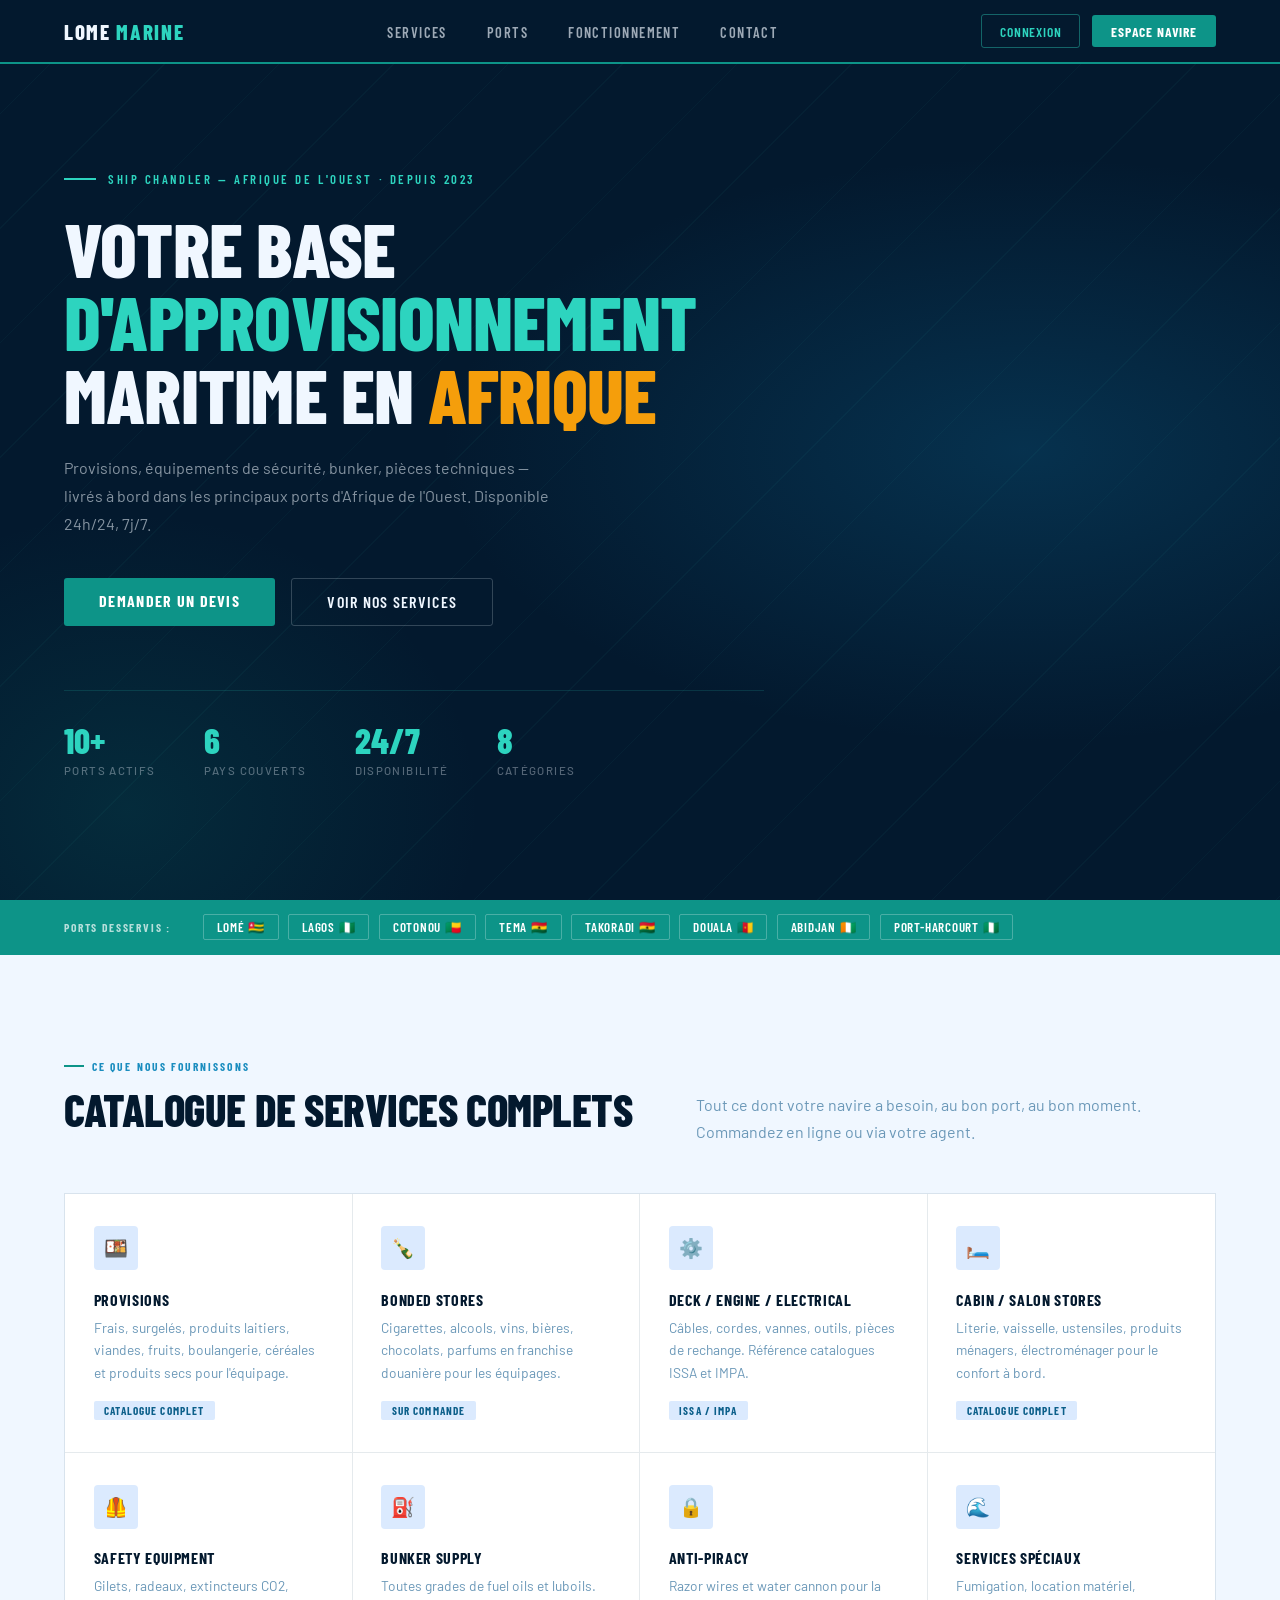
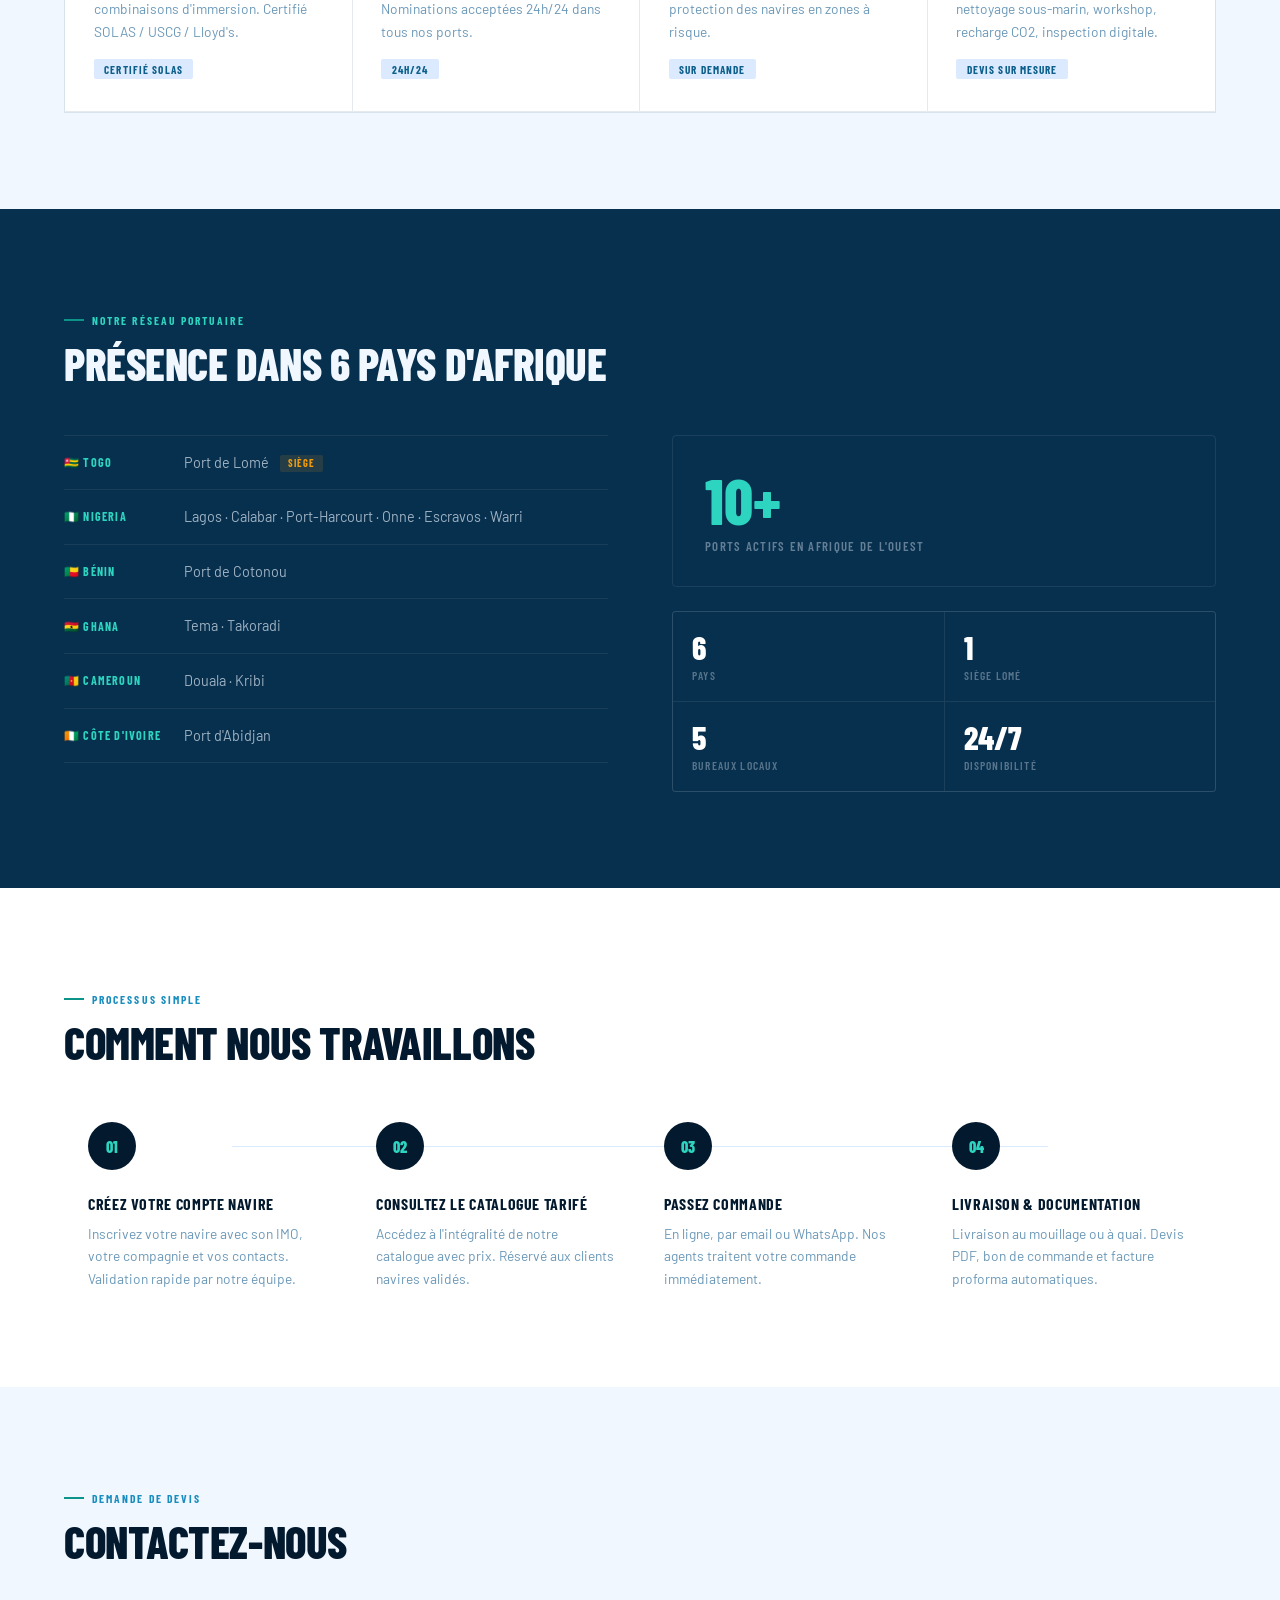
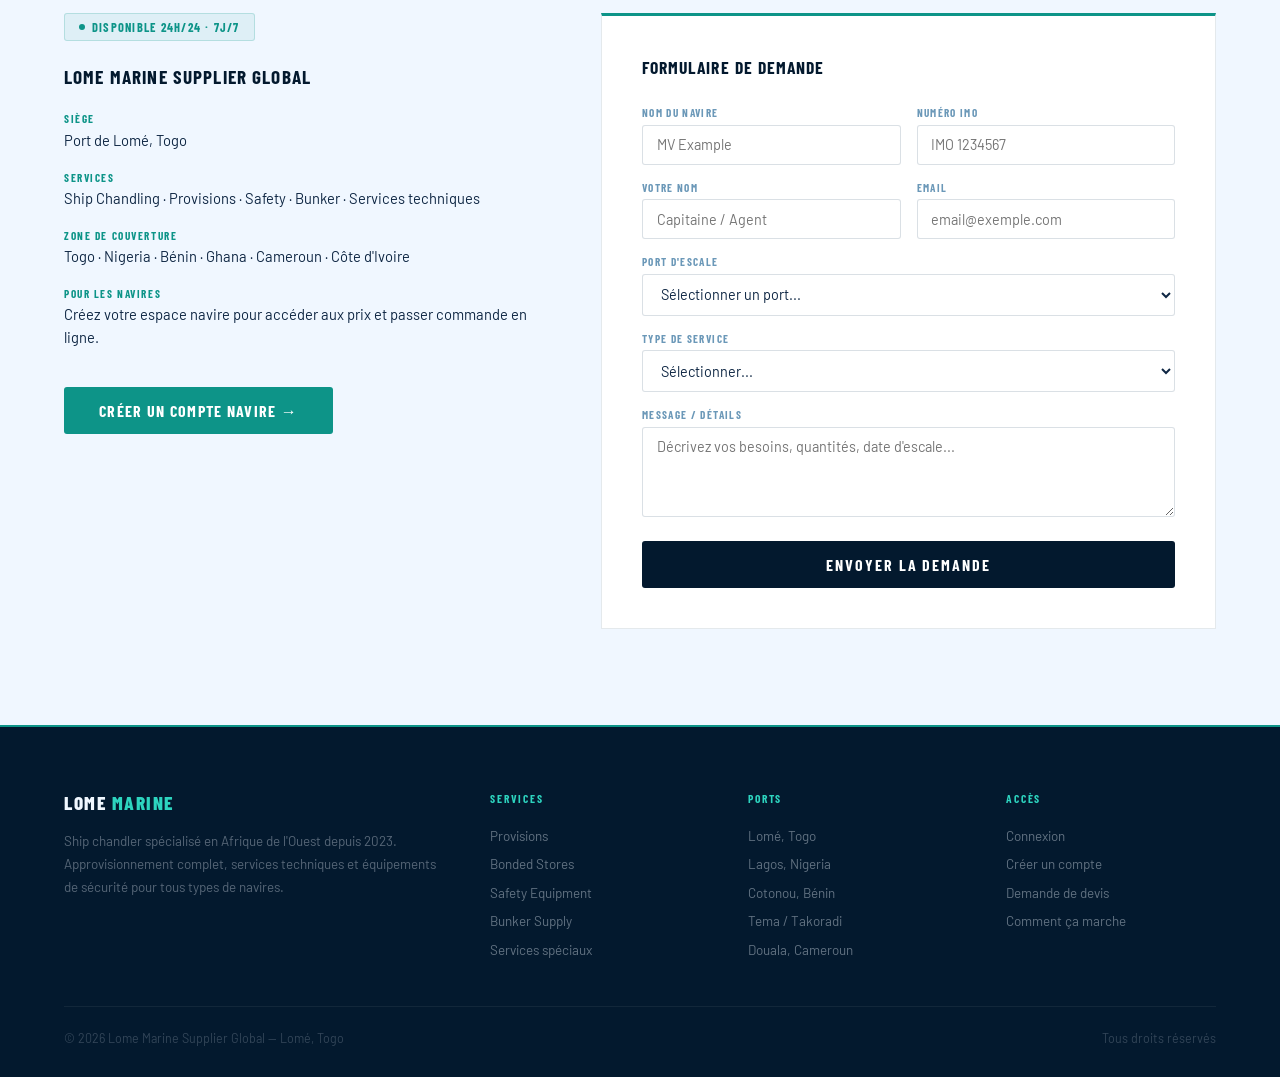
==== frontend/index.html @ 874ab438 "feat: page accueil vitrine publique + CSS maritime + JS interactions" ====
<!DOCTYPE html>
<html lang="fr">
<head>
  <meta charset="UTF-8" />
  <meta name="viewport" content="width=device-width, initial-scale=1.0" />
  <title>Lome Marine Supplier Global</title>
  <link href="https://fonts.googleapis.com/css2?family=Barlow+Condensed:wght@400;600;700;800&family=Barlow:wght@300;400;500&display=swap" rel="stylesheet" />
  <link rel="stylesheet" href="css/style.css" />
</head>
<body>

<!-- ─── NAVBAR ─── -->
<nav>
  <div class="nav-logo">LOME <span>MARINE</span></div>
  <ul class="nav-links" id="navLinks">
    <li><a href="#services">Services</a></li>
    <li><a href="#ports">Ports</a></li>
    <li><a href="#how">Fonctionnement</a></li>
    <li><a href="#contact">Contact</a></li>
  </ul>
  <div class="nav-actions">
    <button class="nav-hamburger" id="hamburger" aria-label="Menu">&#9776;</button>
    <a href="pages/login.html" class="btn-nav-out">Connexion</a>
    <a href="pages/register.html" class="btn-nav-in">Espace navire</a>
  </div>
</nav>

<!-- ─── HERO ─── -->
<section class="hero">
  <div class="hero-lines"></div>
  <div class="hero-content">
    <div class="hero-eyebrow">
      <span>Ship Chandler — Afrique de l'Ouest · Depuis 2023</span>
    </div>
    <h1>
      Votre base<br/>
      <span class="accent">d'approvisionnement</span>
      maritime en <span class="sub-accent">Afrique</span>
    </h1>
    <p class="hero-desc">
      Provisions, équipements de sécurité, bunker, pièces techniques — livrés à bord dans les principaux ports d'Afrique de l'Ouest. Disponible 24h/24, 7j/7.
    </p>
    <div class="hero-ctas">
      <a href="#contact" class="btn-cta-p">Demander un devis</a>
      <a href="#services" class="btn-cta-o">Voir nos services</a>
    </div>
    <div class="hero-stats">
      <div class="hero-stat"><strong>10+</strong><span>Ports actifs</span></div>
      <div class="hero-stat"><strong>6</strong><span>Pays couverts</span></div>
      <div class="hero-stat"><strong>24/7</strong><span>Disponibilité</span></div>
      <div class="hero-stat"><strong>8</strong><span>Catégories</span></div>
    </div>
  </div>
</section>

<!-- ─── BANDEAU PORTS ─── -->
<div class="port-banner">
  <span class="port-banner-label">Ports desservis :</span>
  <div class="port-pills">
    <span class="port-pill">Lomé 🇹🇬</span>
    <span class="port-pill">Lagos 🇳🇬</span>
    <span class="port-pill">Cotonou 🇧🇯</span>
    <span class="port-pill">Tema 🇬🇭</span>
    <span class="port-pill">Takoradi 🇬🇭</span>
    <span class="port-pill">Douala 🇨🇲</span>
    <span class="port-pill">Abidjan 🇨🇮</span>
    <span class="port-pill">Port-Harcourt 🇳🇬</span>
  </div>
</div>

<!-- ─── SERVICES ─── -->
<section id="services">
  <div class="services-top">
    <div>
      <p class="label-tag">Ce que nous fournissons</p>
      <h2 class="section-h">Catalogue de services complets</h2>
    </div>
    <p class="section-p">Tout ce dont votre navire a besoin, au bon port, au bon moment. Commandez en ligne ou via votre agent.</p>
  </div>
  <div class="services-grid">
    <div class="service-card">
      <div class="sc-icon">🍱</div>
      <div class="sc-title">Provisions</div>
      <p class="sc-desc">Frais, surgelés, produits laitiers, viandes, fruits, boulangerie, céréales et produits secs pour l'équipage.</p>
      <span class="sc-tag">Catalogue complet</span>
    </div>
    <div class="service-card">
      <div class="sc-icon">🍾</div>
      <div class="sc-title">Bonded Stores</div>
      <p class="sc-desc">Cigarettes, alcools, vins, bières, chocolats, parfums en franchise douanière pour les équipages.</p>
      <span class="sc-tag">Sur commande</span>
    </div>
    <div class="service-card">
      <div class="sc-icon">⚙️</div>
      <div class="sc-title">Deck / Engine / Electrical</div>
      <p class="sc-desc">Câbles, cordes, vannes, outils, pièces de rechange. Référence catalogues ISSA et IMPA.</p>
      <span class="sc-tag">ISSA / IMPA</span>
    </div>
    <div class="service-card">
      <div class="sc-icon">🛏️</div>
      <div class="sc-title">Cabin / Salon Stores</div>
      <p class="sc-desc">Literie, vaisselle, ustensiles, produits ménagers, électroménager pour le confort à bord.</p>
      <span class="sc-tag">Catalogue complet</span>
    </div>
    <div class="service-card">
      <div class="sc-icon">🦺</div>
      <div class="sc-title">Safety Equipment</div>
      <p class="sc-desc">Gilets, radeaux, extincteurs CO2, combinaisons d'immersion. Certifié SOLAS / USCG / Lloyd's.</p>
      <span class="sc-tag">Certifié SOLAS</span>
    </div>
    <div class="service-card">
      <div class="sc-icon">⛽</div>
      <div class="sc-title">Bunker Supply</div>
      <p class="sc-desc">Toutes grades de fuel oils et luboils. Nominations acceptées 24h/24 dans tous nos ports.</p>
      <span class="sc-tag">24h/24</span>
    </div>
    <div class="service-card">
      <div class="sc-icon">🔒</div>
      <div class="sc-title">Anti-Piracy</div>
      <p class="sc-desc">Razor wires et water cannon pour la protection des navires en zones à risque.</p>
      <span class="sc-tag">Sur demande</span>
    </div>
    <div class="service-card">
      <div class="sc-icon">🌊</div>
      <div class="sc-title">Services spéciaux</div>
      <p class="sc-desc">Fumigation, location matériel, nettoyage sous-marin, workshop, recharge CO2, inspection digitale.</p>
      <span class="sc-tag">Devis sur mesure</span>
    </div>
  </div>
</section>

<!-- ─── PORTS ─── -->
<section id="ports">
  <p class="label-tag">Notre réseau portuaire</p>
  <h2 class="section-h">Présence dans 6 pays d'Afrique</h2>
  <div class="ports-body">
    <table class="ports-table">
      <tbody>
        <tr><td class="flag-col">🇹🇬 Togo</td><td class="port-names">Port de Lomé <span class="hq-badge">Siège</span></td></tr>
        <tr><td class="flag-col">🇳🇬 Nigeria</td><td class="port-names">Lagos · Calabar · Port-Harcourt · Onne · Escravos · Warri</td></tr>
        <tr><td class="flag-col">🇧🇯 Bénin</td><td class="port-names">Port de Cotonou</td></tr>
        <tr><td class="flag-col">🇬🇭 Ghana</td><td class="port-names">Tema · Takoradi</td></tr>
        <tr><td class="flag-col">🇨🇲 Cameroun</td><td class="port-names">Douala · Kribi</td></tr>
        <tr><td class="flag-col">🇨🇮 Côte d'Ivoire</td><td class="port-names">Port d'Abidjan</td></tr>
      </tbody>
    </table>
    <div class="ports-numbers">
      <div class="port-big-number">
        <strong>10+</strong>
        <p>Ports actifs en Afrique de l'Ouest</p>
      </div>
      <div class="port-mini-grid">
        <div class="port-mini-cell"><strong>6</strong><span>Pays</span></div>
        <div class="port-mini-cell"><strong>1</strong><span>Siège Lomé</span></div>
        <div class="port-mini-cell"><strong>5</strong><span>Bureaux locaux</span></div>
        <div class="port-mini-cell"><strong>24/7</strong><span>Disponibilité</span></div>
      </div>
    </div>
  </div>
</section>

<!-- ─── COMMENT ÇA MARCHE ─── -->
<section id="how">
  <p class="label-tag">Processus simple</p>
  <h2 class="section-h">Comment nous travaillons</h2>
  <div class="how-steps">
    <div class="how-step">
      <div class="how-step-num">01</div>
      <h3>Créez votre compte navire</h3>
      <p>Inscrivez votre navire avec son IMO, votre compagnie et vos contacts. Validation rapide par notre équipe.</p>
    </div>
    <div class="how-step">
      <div class="how-step-num">02</div>
      <h3>Consultez le catalogue tarifé</h3>
      <p>Accédez à l'intégralité de notre catalogue avec prix. Réservé aux clients navires validés.</p>
    </div>
    <div class="how-step">
      <div class="how-step-num">03</div>
      <h3>Passez commande</h3>
      <p>En ligne, par email ou WhatsApp. Nos agents traitent votre commande immédiatement.</p>
    </div>
    <div class="how-step">
      <div class="how-step-num">04</div>
      <h3>Livraison & documentation</h3>
      <p>Livraison au mouillage ou à quai. Devis PDF, bon de commande et facture proforma automatiques.</p>
    </div>
  </div>
</section>

<!-- ─── CONTACT ─── -->
<section id="contact">
  <p class="label-tag">Demande de devis</p>
  <h2 class="section-h">Contactez-nous</h2>
  <div class="contact-grid">
    <div class="contact-aside">
      <div class="avail-badge">Disponible 24h/24 · 7j/7</div>
      <h3>Lome Marine Supplier Global</h3>
      <div class="contact-detail">
        <div class="cd-label">Siège</div>
        <p>Port de Lomé, Togo</p>
      </div>
      <div class="contact-detail">
        <div class="cd-label">Services</div>
        <p>Ship Chandling · Provisions · Safety · Bunker · Services techniques</p>
      </div>
      <div class="contact-detail">
        <div class="cd-label">Zone de couverture</div>
        <p>Togo · Nigeria · Bénin · Ghana · Cameroun · Côte d'Ivoire</p>
      </div>
      <div class="contact-detail">
        <div class="cd-label">Pour les navires</div>
        <p>Créez votre espace navire pour accéder aux prix et passer commande en ligne.</p>
      </div>
      <br/>
      <a href="pages/register.html" class="btn-cta-p">Créer un compte navire →</a>
    </div>
    <div class="contact-form-box">
      <h3>Formulaire de demande</h3>
      <form id="contactForm">
        <div class="form-row">
          <div class="form-group">
            <label>Nom du navire</label>
            <input type="text" placeholder="MV Example" />
          </div>
          <div class="form-group">
            <label>Numéro IMO</label>
            <input type="text" placeholder="IMO 1234567" />
          </div>
        </div>
        <div class="form-row">
          <div class="form-group">
            <label>Votre nom</label>
            <input type="text" placeholder="Capitaine / Agent" />
          </div>
          <div class="form-group">
            <label>Email</label>
            <input type="email" placeholder="email@exemple.com" />
          </div>
        </div>
        <div class="form-group">
          <label>Port d'escale</label>
          <select>
            <option value="">Sélectionner un port...</option>
            <option>Lomé, Togo</option>
            <option>Lagos, Nigeria</option>
            <option>Cotonou, Bénin</option>
            <option>Tema, Ghana</option>
            <option>Takoradi, Ghana</option>
            <option>Douala, Cameroun</option>
            <option>Abidjan, Côte d'Ivoire</option>
            <option>Autre port</option>
          </select>
        </div>
        <div class="form-group">
          <label>Type de service</label>
          <select>
            <option value="">Sélectionner...</option>
            <option>Provisions</option>
            <option>Bonded Stores</option>
            <option>Deck / Engine / Electrical</option>
            <option>Safety Equipment</option>
            <option>Bunker Supply</option>
            <option>Services spéciaux</option>
            <option>Plusieurs services</option>
          </select>
        </div>
        <div class="form-group">
          <label>Message / Détails</label>
          <textarea placeholder="Décrivez vos besoins, quantités, date d'escale..."></textarea>
        </div>
        <button type="submit" class="btn-send">Envoyer la demande</button>
      </form>
    </div>
  </div>
</section>

<!-- ─── FOOTER ─── -->
<footer>
  <div class="footer-grid">
    <div class="footer-brand">
      <span class="nav-logo">LOME <span>MARINE</span></span>
      <p>Ship chandler spécialisé en Afrique de l'Ouest depuis 2023. Approvisionnement complet, services techniques et équipements de sécurité pour tous types de navires.</p>
    </div>
    <div class="footer-col">
      <h4>Services</h4>
      <ul>
        <li><a href="#">Provisions</a></li>
        <li><a href="#">Bonded Stores</a></li>
        <li><a href="#">Safety Equipment</a></li>
        <li><a href="#">Bunker Supply</a></li>
        <li><a href="#">Services spéciaux</a></li>
      </ul>
    </div>
    <div class="footer-col">
      <h4>Ports</h4>
      <ul>
        <li><a href="#">Lomé, Togo</a></li>
        <li><a href="#">Lagos, Nigeria</a></li>
        <li><a href="#">Cotonou, Bénin</a></li>
        <li><a href="#">Tema / Takoradi</a></li>
        <li><a href="#">Douala, Cameroun</a></li>
      </ul>
    </div>
    <div class="footer-col">
      <h4>Accès</h4>
      <ul>
        <li><a href="pages/login.html">Connexion</a></li>
        <li><a href="pages/register.html">Créer un compte</a></li>
        <li><a href="#contact">Demande de devis</a></li>
        <li><a href="#how">Comment ça marche</a></li>
      </ul>
    </div>
  </div>
  <div class="footer-bottom">
    <span>© 2026 Lome Marine Supplier Global — Lomé, Togo</span>
    <span>Tous droits réservés</span>
  </div>
</footer>

<script src="js/main.js"></script>
</body>
</html>
---- frontend/css/style.css ----
/* ─── VARIABLES MARITIMES ─── */
:root {
  --ocean-deep:   #03192e;
  --ocean-mid:    #07304f;
  --ocean-bright: #0c5f8a;
  --ocean-light:  #1a8dbf;
  --teal-sea:     #0d9488;
  --teal-light:   #2dd4bf;
  --rust-light:   #f59e0b;
  --salt-white:   #f0f7ff;
  --mist:         #dbeafe;
  --text-dark:    #0f2744;
  --text-muted:   #6b98b8;
}

*, *::before, *::after { box-sizing: border-box; margin: 0; padding: 0; }
html { scroll-behavior: smooth; }
body { font-family: 'Barlow', sans-serif; color: var(--text-dark); background: #fff; overflow-x: hidden; }

/* ─── NAVBAR ─── */
nav {
  position: fixed; top: 0; left: 0; right: 0; z-index: 100;
  display: flex; align-items: center; justify-content: space-between;
  padding: 0 4rem; height: 64px;
  background: var(--ocean-deep);
  border-bottom: 2px solid var(--teal-sea);
}
.nav-logo { font-family: 'Barlow Condensed', sans-serif; font-weight: 800; font-size: 1.3rem; color: var(--salt-white); letter-spacing: 0.08em; text-transform: uppercase; }
.nav-logo span { color: var(--teal-light); }
.nav-links { display: flex; gap: 2.5rem; list-style: none; }
.nav-links a { font-family: 'Barlow Condensed', sans-serif; font-size: 0.9rem; font-weight: 600; color: rgba(240,247,255,0.65); text-decoration: none; letter-spacing: 0.1em; text-transform: uppercase; transition: color 0.2s; }
.nav-links a:hover { color: var(--teal-light); }
.nav-actions { display: flex; gap: 0.75rem; align-items: center; }
.btn-nav-out { padding: 0.45rem 1.1rem; border: 1px solid rgba(45,212,191,0.4); background: transparent; color: var(--teal-light); font-family: 'Barlow Condensed', sans-serif; font-size: 0.85rem; font-weight: 600; letter-spacing: 0.06em; text-transform: uppercase; border-radius: 3px; cursor: pointer; text-decoration: none; transition: all 0.2s; }
.btn-nav-out:hover { background: rgba(45,212,191,0.1); }
.btn-nav-in { padding: 0.45rem 1.2rem; background: var(--teal-sea); color: #fff; font-family: 'Barlow Condensed', sans-serif; font-size: 0.85rem; font-weight: 700; letter-spacing: 0.06em; text-transform: uppercase; border: none; border-radius: 3px; cursor: pointer; text-decoration: none; transition: background 0.2s; }
.btn-nav-in:hover { background: var(--ocean-light); }
.nav-hamburger { display: none; background: none; border: none; color: var(--salt-white); font-size: 1.5rem; cursor: pointer; }

/* ─── HERO ─── */
.hero { min-height: 100vh; background: var(--ocean-deep); display: flex; flex-direction: column; justify-content: center; padding: 7rem 4rem 4rem; position: relative; overflow: hidden; }
.hero::before { content: ''; position: absolute; inset: 0; background: radial-gradient(ellipse 70% 50% at 80% 50%, rgba(12,95,138,0.35) 0%, transparent 65%), radial-gradient(ellipse 50% 60% at 10% 90%, rgba(13,148,136,0.15) 0%, transparent 55%); }
.hero-lines { position: absolute; inset: 0; }
.hero-lines::before { content: ''; position: absolute; inset: 0; background-image: repeating-linear-gradient(135deg, transparent, transparent 80px, rgba(45,212,191,0.04) 80px, rgba(45,212,191,0.04) 81px); }
.hero-content { position: relative; z-index: 1; max-width: 700px; }
.hero-eyebrow { display: flex; align-items: center; gap: 0.75rem; margin-bottom: 1.5rem; }
.hero-eyebrow::before { content: ''; width: 32px; height: 2px; background: var(--teal-light); }
.hero-eyebrow span { font-family: 'Barlow Condensed', sans-serif; font-size: 0.8rem; font-weight: 600; letter-spacing: 0.2em; text-transform: uppercase; color: var(--teal-light); }
.hero h1 { font-family: 'Barlow Condensed', sans-serif; font-size: clamp(2.8rem, 6vw, 5rem); font-weight: 800; color: var(--salt-white); line-height: 0.95; letter-spacing: -0.01em; text-transform: uppercase; margin-bottom: 1.5rem; }
.hero h1 .accent { color: var(--teal-light); display: block; }
.hero h1 .sub-accent { color: var(--rust-light); }
.hero-desc { font-size: 1rem; color: rgba(240,247,255,0.55); line-height: 1.75; max-width: 500px; margin-bottom: 2.5rem; }
.hero-ctas { display: flex; gap: 1rem; flex-wrap: wrap; margin-bottom: 4rem; }
.btn-cta-p { padding: 0.85rem 2.2rem; background: var(--teal-sea); color: #fff; font-family: 'Barlow Condensed', sans-serif; font-size: 1rem; font-weight: 700; letter-spacing: 0.08em; text-transform: uppercase; border: none; border-radius: 3px; cursor: pointer; text-decoration: none; transition: background 0.2s; display: inline-block; }
.btn-cta-p:hover { background: var(--ocean-light); }
.btn-cta-o { padding: 0.85rem 2.2rem; background: transparent; color: var(--salt-white); font-family: 'Barlow Condensed', sans-serif; font-size: 1rem; font-weight: 600; letter-spacing: 0.08em; text-transform: uppercase; border: 1px solid rgba(240,247,255,0.2); border-radius: 3px; cursor: pointer; text-decoration: none; transition: all 0.2s; display: inline-block; }
.btn-cta-o:hover { border-color: rgba(240,247,255,0.5); background: rgba(240,247,255,0.05); }
.hero-stats { display: flex; gap: 3rem; padding-top: 2rem; border-top: 1px solid rgba(45,212,191,0.15); flex-wrap: wrap; }
.hero-stat strong { display: block; font-family: 'Barlow Condensed', sans-serif; font-size: 2.2rem; font-weight: 800; color: var(--teal-light); line-height: 1; }
.hero-stat span { font-size: 0.72rem; font-weight: 500; letter-spacing: 0.12em; text-transform: uppercase; color: rgba(240,247,255,0.35); margin-top: 0.3rem; display: block; }

/* ─── BANDEAU PORTS ─── */
.port-banner { background: var(--teal-sea); padding: 0.9rem 4rem; display: flex; align-items: center; gap: 2rem; flex-wrap: wrap; }
.port-banner-label { font-family: 'Barlow Condensed', sans-serif; font-size: 0.72rem; font-weight: 700; letter-spacing: 0.16em; text-transform: uppercase; color: rgba(255,255,255,0.7); white-space: nowrap; }
.port-pills { display: flex; gap: 0.6rem; flex-wrap: wrap; }
.port-pill { font-family: 'Barlow Condensed', sans-serif; font-size: 0.82rem; font-weight: 600; letter-spacing: 0.06em; text-transform: uppercase; color: #fff; padding: 0.25rem 0.8rem; border: 1px solid rgba(255,255,255,0.25); border-radius: 2px; }

/* ─── SECTIONS COMMUNES ─── */
section { padding: 6rem 4rem; }
.label-tag { display: inline-flex; align-items: center; gap: 0.5rem; font-family: 'Barlow Condensed', sans-serif; font-size: 0.72rem; font-weight: 700; letter-spacing: 0.18em; text-transform: uppercase; color: var(--ocean-light); margin-bottom: 0.8rem; }
.label-tag::before { content: ''; width: 20px; height: 2px; background: var(--teal-sea); }
.section-h { font-family: 'Barlow Condensed', sans-serif; font-size: clamp(1.9rem, 3.5vw, 2.8rem); font-weight: 800; color: var(--ocean-deep); line-height: 1.05; text-transform: uppercase; letter-spacing: -0.01em; margin-bottom: 0.8rem; }
.section-p { font-size: 1rem; color: var(--text-muted); line-height: 1.7; max-width: 520px; }

/* ─── SERVICES ─── */
#services { background: var(--salt-white); }
.services-top { display: flex; justify-content: space-between; align-items: flex-end; margin-bottom: 3rem; gap: 2rem; flex-wrap: wrap; }

/* Grille services : toujours 4 colonnes sur desktop, 2 sur tablette, 1 sur mobile */
.services-grid {
  display: grid;
  grid-template-columns: repeat(4, 1fr);
  border: 1px solid rgba(7,48,79,0.1);
  overflow: hidden;
}
.service-card {
  background: #fff;
  padding: 2rem 1.8rem;
  transition: background 0.25s;
  cursor: default;
  border-right: 1px solid rgba(7,48,79,0.1);
  border-bottom: 1px solid rgba(7,48,79,0.1);
}
/* Supprime la bordure droite des cartes en fin de ligne */
.service-card:nth-child(4n) { border-right: none; }
.service-card:hover { background: var(--ocean-deep); }
.service-card:hover .sc-title { color: #fff; }
.service-card:hover .sc-desc { color: rgba(240,247,255,0.5); }
.service-card:hover .sc-tag { background: rgba(45,212,191,0.15); color: var(--teal-light); }
.service-card:hover .sc-icon { background: var(--teal-sea); }
.sc-icon { width: 44px; height: 44px; background: var(--mist); border-radius: 4px; display: flex; align-items: center; justify-content: center; font-size: 1.2rem; margin-bottom: 1.2rem; transition: background 0.25s; }
.sc-title { font-family: 'Barlow Condensed', sans-serif; font-size: 1rem; font-weight: 700; letter-spacing: 0.04em; text-transform: uppercase; color: var(--ocean-deep); margin-bottom: 0.5rem; transition: color 0.25s; }
.sc-desc { font-size: 0.86rem; color: var(--text-muted); line-height: 1.65; transition: color 0.25s; }
.sc-tag { display: inline-block; margin-top: 1rem; font-family: 'Barlow Condensed', sans-serif; font-size: 0.7rem; font-weight: 700; letter-spacing: 0.1em; text-transform: uppercase; color: var(--ocean-bright); background: var(--mist); padding: 0.2rem 0.65rem; border-radius: 2px; transition: all 0.25s; }

/* ─── PORTS ─── */
#ports { background: var(--ocean-mid); }
#ports .section-h { color: var(--salt-white); }
#ports .section-p { color: rgba(240,247,255,0.45); }
#ports .label-tag { color: var(--teal-light); }
.ports-body { display: grid; grid-template-columns: 1fr 1fr; gap: 4rem; margin-top: 3rem; align-items: start; }
.ports-table { width: 100%; border-collapse: collapse; }
.ports-table tr { border-bottom: 1px solid rgba(255,255,255,0.07); }
.ports-table tr:first-child { border-top: 1px solid rgba(255,255,255,0.07); }
.ports-table td { padding: 1rem 0; font-size: 0.9rem; }
.ports-table .flag-col { width: 120px; font-family: 'Barlow Condensed', sans-serif; font-size: 0.75rem; font-weight: 700; letter-spacing: 0.1em; text-transform: uppercase; color: var(--teal-light); }
.ports-table .port-names { color: rgba(240,247,255,0.65); line-height: 1.5; }
.hq-badge { font-family: 'Barlow Condensed', sans-serif; font-size: 0.65rem; font-weight: 700; letter-spacing: 0.1em; text-transform: uppercase; color: var(--rust-light); background: rgba(245,158,11,0.12); padding: 0.15rem 0.5rem; border-radius: 2px; margin-left: 0.5rem; }
.ports-numbers { display: flex; flex-direction: column; gap: 1.5rem; }
.port-big-number { padding: 2rem; border: 1px solid rgba(255,255,255,0.08); border-radius: 4px; }
.port-big-number strong { display: block; font-family: 'Barlow Condensed', sans-serif; font-size: 4rem; font-weight: 800; color: var(--teal-light); line-height: 1; }
.port-big-number p { font-size: 0.8rem; font-family: 'Barlow Condensed', sans-serif; font-weight: 600; letter-spacing: 0.1em; text-transform: uppercase; color: rgba(240,247,255,0.4); margin-top: 0.4rem; }
.port-mini-grid { display: grid; grid-template-columns: 1fr 1fr; gap: 1px; background: rgba(255,255,255,0.08); border: 1px solid rgba(255,255,255,0.08); border-radius: 4px; overflow: hidden; }
.port-mini-cell { background: var(--ocean-mid); padding: 1.2rem; }
.port-mini-cell strong { display: block; font-family: 'Barlow Condensed', sans-serif; font-size: 2rem; font-weight: 800; color: #fff; line-height: 1; }
.port-mini-cell span { font-size: 0.72rem; font-family: 'Barlow Condensed', sans-serif; font-weight: 600; letter-spacing: 0.1em; text-transform: uppercase; color: rgba(240,247,255,0.35); margin-top: 0.3rem; display: block; }

/* ─── COMMENT ÇA MARCHE ─── */
#how { background: #fff; }
.how-steps { display: grid; grid-template-columns: repeat(4, 1fr); gap: 0; margin-top: 3.5rem; position: relative; }
.how-steps::before { content: ''; position: absolute; top: 24px; left: calc(12.5% + 24px); right: calc(12.5% + 24px); height: 1px; background: var(--mist); z-index: 0; }
.how-step { padding: 0 1.5rem; position: relative; z-index: 1; }
.how-step-num { width: 48px; height: 48px; background: var(--ocean-deep); border-radius: 50%; display: flex; align-items: center; justify-content: center; font-family: 'Barlow Condensed', sans-serif; font-size: 1rem; font-weight: 800; color: var(--teal-light); margin-bottom: 1.5rem; }
.how-step h3 { font-family: 'Barlow Condensed', sans-serif; font-size: 1rem; font-weight: 700; text-transform: uppercase; letter-spacing: 0.04em; color: var(--ocean-deep); margin-bottom: 0.6rem; }
.how-step p { font-size: 0.86rem; color: var(--text-muted); line-height: 1.65; }

/* ─── CONTACT ─── */
#contact { background: var(--salt-white); }
.contact-grid { display: grid; grid-template-columns: 1fr 1.3fr; gap: 4rem; margin-top: 3rem; align-items: start; }
.contact-aside h3 { font-family: 'Barlow Condensed', sans-serif; font-size: 1.2rem; font-weight: 700; text-transform: uppercase; letter-spacing: 0.06em; color: var(--ocean-deep); margin-bottom: 1.5rem; }
.contact-detail { margin-bottom: 1.2rem; }
.cd-label { font-family: 'Barlow Condensed', sans-serif; font-size: 0.7rem; font-weight: 700; letter-spacing: 0.14em; text-transform: uppercase; color: var(--teal-sea); margin-bottom: 0.2rem; }
.contact-detail p { font-size: 0.92rem; color: var(--text-dark); line-height: 1.55; }
.avail-badge { display: inline-flex; align-items: center; gap: 0.4rem; background: rgba(13,148,136,0.08); border: 1px solid rgba(13,148,136,0.2); color: var(--teal-sea); font-family: 'Barlow Condensed', sans-serif; font-size: 0.78rem; font-weight: 700; letter-spacing: 0.1em; text-transform: uppercase; padding: 0.4rem 0.9rem; border-radius: 3px; margin-bottom: 1.5rem; }
.avail-badge::before { content: ''; width: 6px; height: 6px; background: var(--teal-sea); border-radius: 50%; }
.contact-form-box { background: #fff; border: 1px solid rgba(7,48,79,0.1); border-top: 3px solid var(--teal-sea); padding: 2.5rem; }
.contact-form-box h3 { font-family: 'Barlow Condensed', sans-serif; font-size: 1.1rem; font-weight: 700; text-transform: uppercase; letter-spacing: 0.06em; color: var(--ocean-deep); margin-bottom: 1.8rem; }
.form-row { display: grid; grid-template-columns: 1fr 1fr; gap: 1rem; }
.form-group { display: flex; flex-direction: column; gap: 0.35rem; margin-bottom: 1rem; }
.form-group label { font-family: 'Barlow Condensed', sans-serif; font-size: 0.7rem; font-weight: 700; letter-spacing: 0.12em; text-transform: uppercase; color: var(--text-muted); }
.form-group input, .form-group select, .form-group textarea { padding: 0.65rem 0.85rem; border: 1px solid rgba(7,48,79,0.15); border-radius: 3px; font-family: 'Barlow', sans-serif; font-size: 0.9rem; color: var(--text-dark); background: #fff; outline: none; transition: border-color 0.2s; }
.form-group input:focus, .form-group select:focus, .form-group textarea:focus { border-color: var(--teal-sea); }
.form-group textarea { resize: vertical; min-height: 90px; }
.btn-send { width: 100%; padding: 0.9rem; background: var(--ocean-deep); color: #fff; font-family: 'Barlow Condensed', sans-serif; font-size: 1rem; font-weight: 700; letter-spacing: 0.12em; text-transform: uppercase; border: none; border-radius: 3px; cursor: pointer; margin-top: 0.5rem; transition: background 0.2s; }
.btn-send:hover { background: var(--teal-sea); }

/* ─── FOOTER ─── */
footer { background: var(--ocean-deep); padding: 4rem 4rem 2rem; border-top: 2px solid var(--teal-sea); }
.footer-grid { display: grid; grid-template-columns: 1.8fr 1fr 1fr 1fr; gap: 3rem; margin-bottom: 3rem; }
.footer-brand .nav-logo { display: block; font-size: 1.2rem; margin-bottom: 1rem; }
.footer-brand p { font-size: 0.84rem; color: rgba(240,247,255,0.35); line-height: 1.7; }
.footer-col h4 { font-family: 'Barlow Condensed', sans-serif; font-size: 0.72rem; font-weight: 700; letter-spacing: 0.16em; text-transform: uppercase; color: var(--teal-light); margin-bottom: 1.2rem; }
.footer-col ul { list-style: none; display: flex; flex-direction: column; gap: 0.6rem; }
.footer-col a { font-size: 0.84rem; color: rgba(240,247,255,0.4); text-decoration: none; transition: color 0.2s; }
.footer-col a:hover { color: var(--teal-light); }
.footer-bottom { border-top: 1px solid rgba(255,255,255,0.06); padding-top: 1.5rem; display: flex; justify-content: space-between; align-items: center; }
.footer-bottom span { font-size: 0.78rem; color: rgba(240,247,255,0.2); }

/* ─── RESPONSIVE ─── */
@media (max-width: 1100px) {
  .services-grid { grid-template-columns: repeat(2, 1fr); }
  .service-card:nth-child(4n) { border-right: 1px solid rgba(7,48,79,0.1); }
  .service-card:nth-child(2n) { border-right: none; }
}

@media (max-width: 960px) {
  nav { padding: 0 2rem; }
  .nav-links { display: none; }
  .nav-hamburger { display: block; }
  .nav-links.open { display: flex; flex-direction: column; position: fixed; top: 64px; left: 0; right: 0; background: var(--ocean-deep); padding: 1.5rem 2rem; gap: 1.2rem; border-bottom: 1px solid rgba(45,212,191,0.2); }
  .hero { padding: 7rem 2rem 4rem; }
  section { padding: 4rem 2rem; }
  .port-banner { padding: 0.9rem 2rem; }
  .ports-body { grid-template-columns: 1fr; }
  .contact-grid { grid-template-columns: 1fr; }
  .how-steps { grid-template-columns: repeat(2, 1fr); gap: 2rem; }
  .how-steps::before { display: none; }
  .footer-grid { grid-template-columns: 1fr 1fr; }
}

@media (max-width: 560px) {
  .services-grid { grid-template-columns: 1fr; }
  .service-card:nth-child(2n) { border-right: 1px solid rgba(7,48,79,0.1); }
  .service-card { border-right: none !important; }
  .hero h1 { font-size: 2.5rem; }
  .how-steps { grid-template-columns: 1fr; }
  .form-row { grid-template-columns: 1fr; }
  .footer-grid { grid-template-columns: 1fr; }
  .hero-stats { gap: 1.5rem; }
}
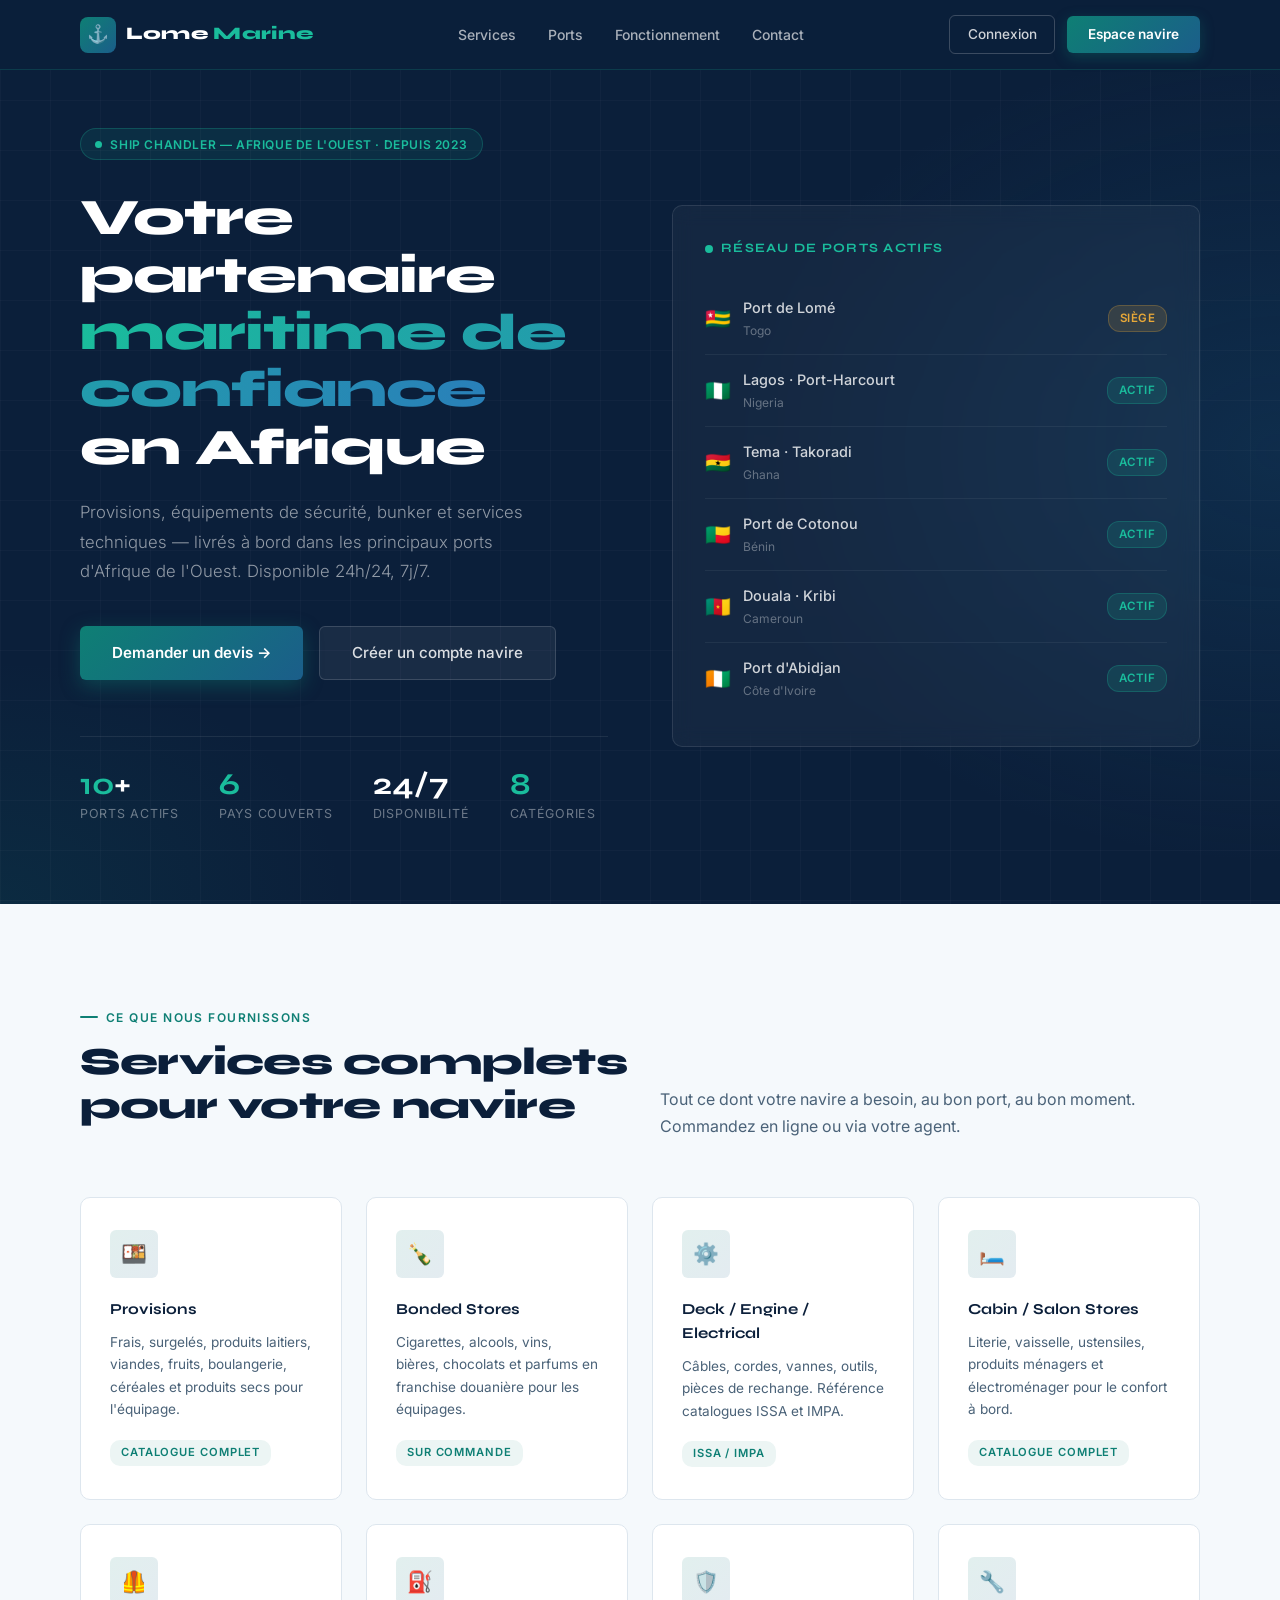
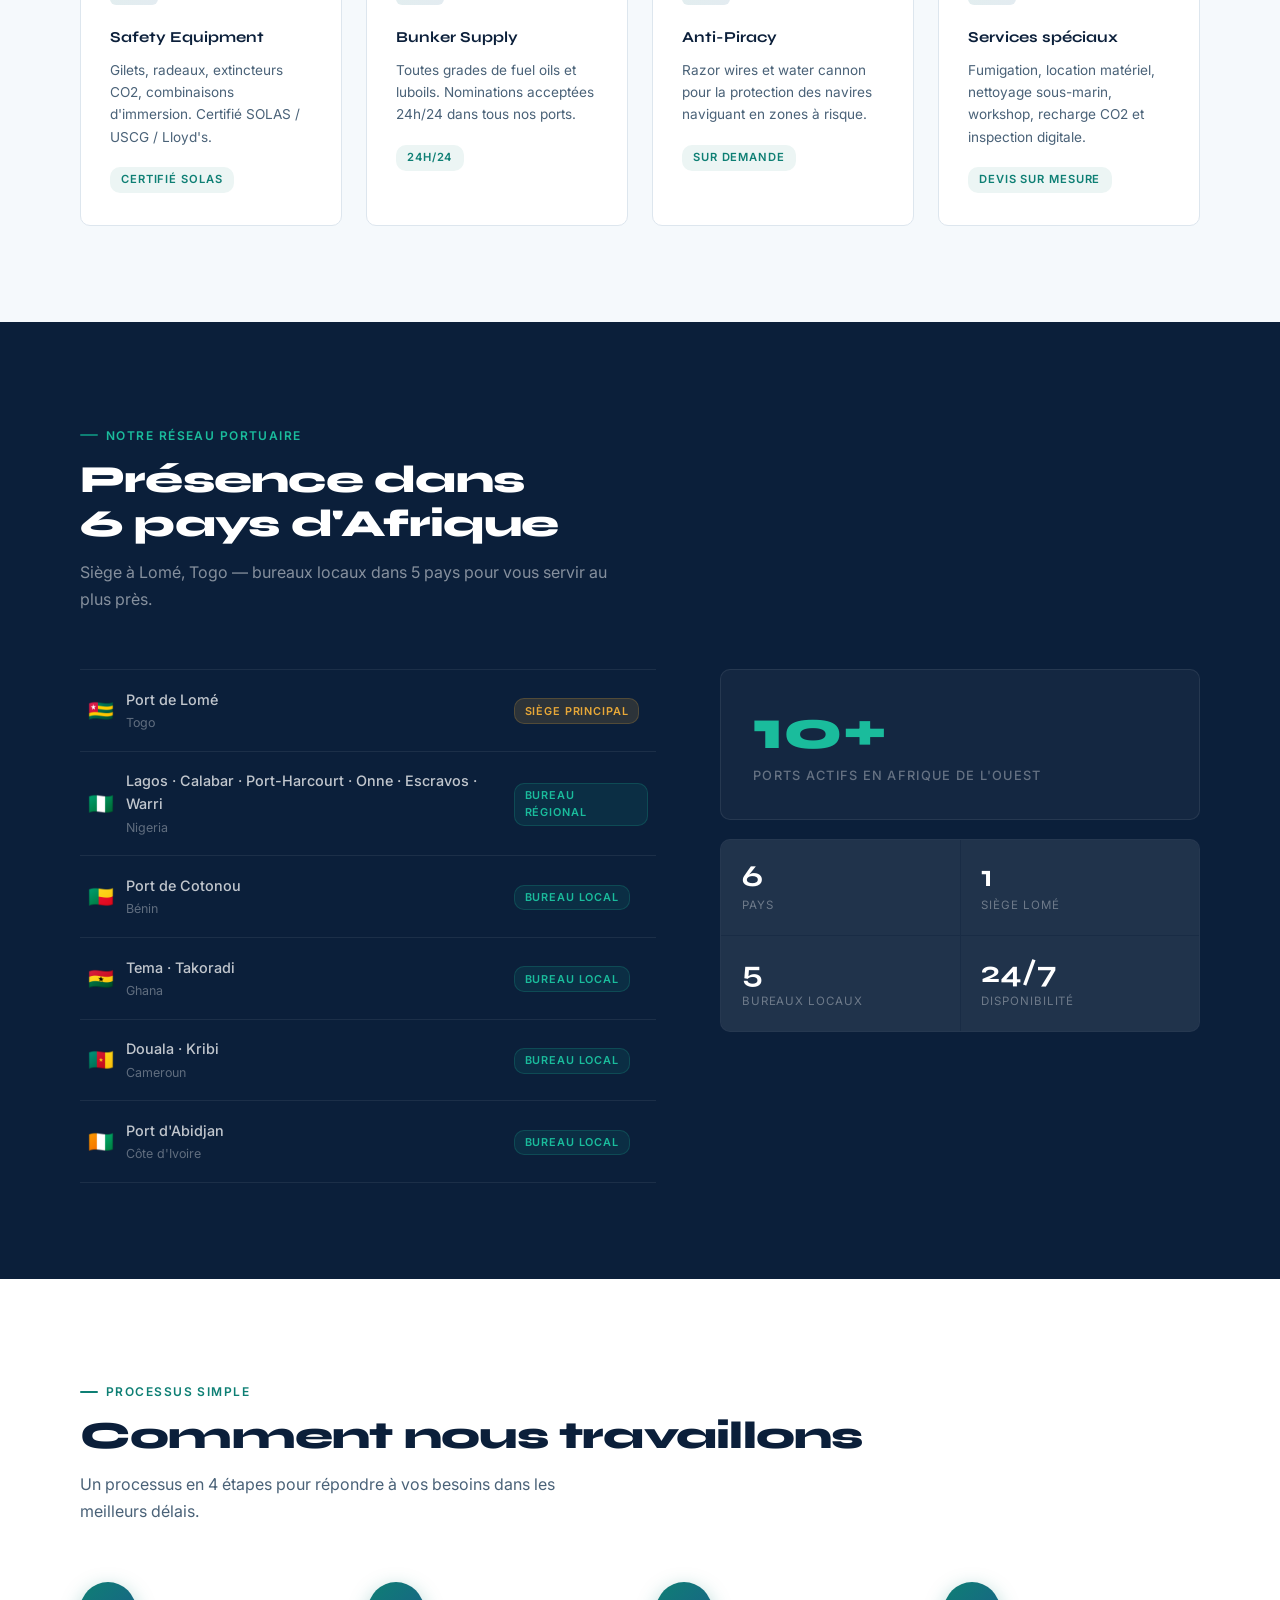
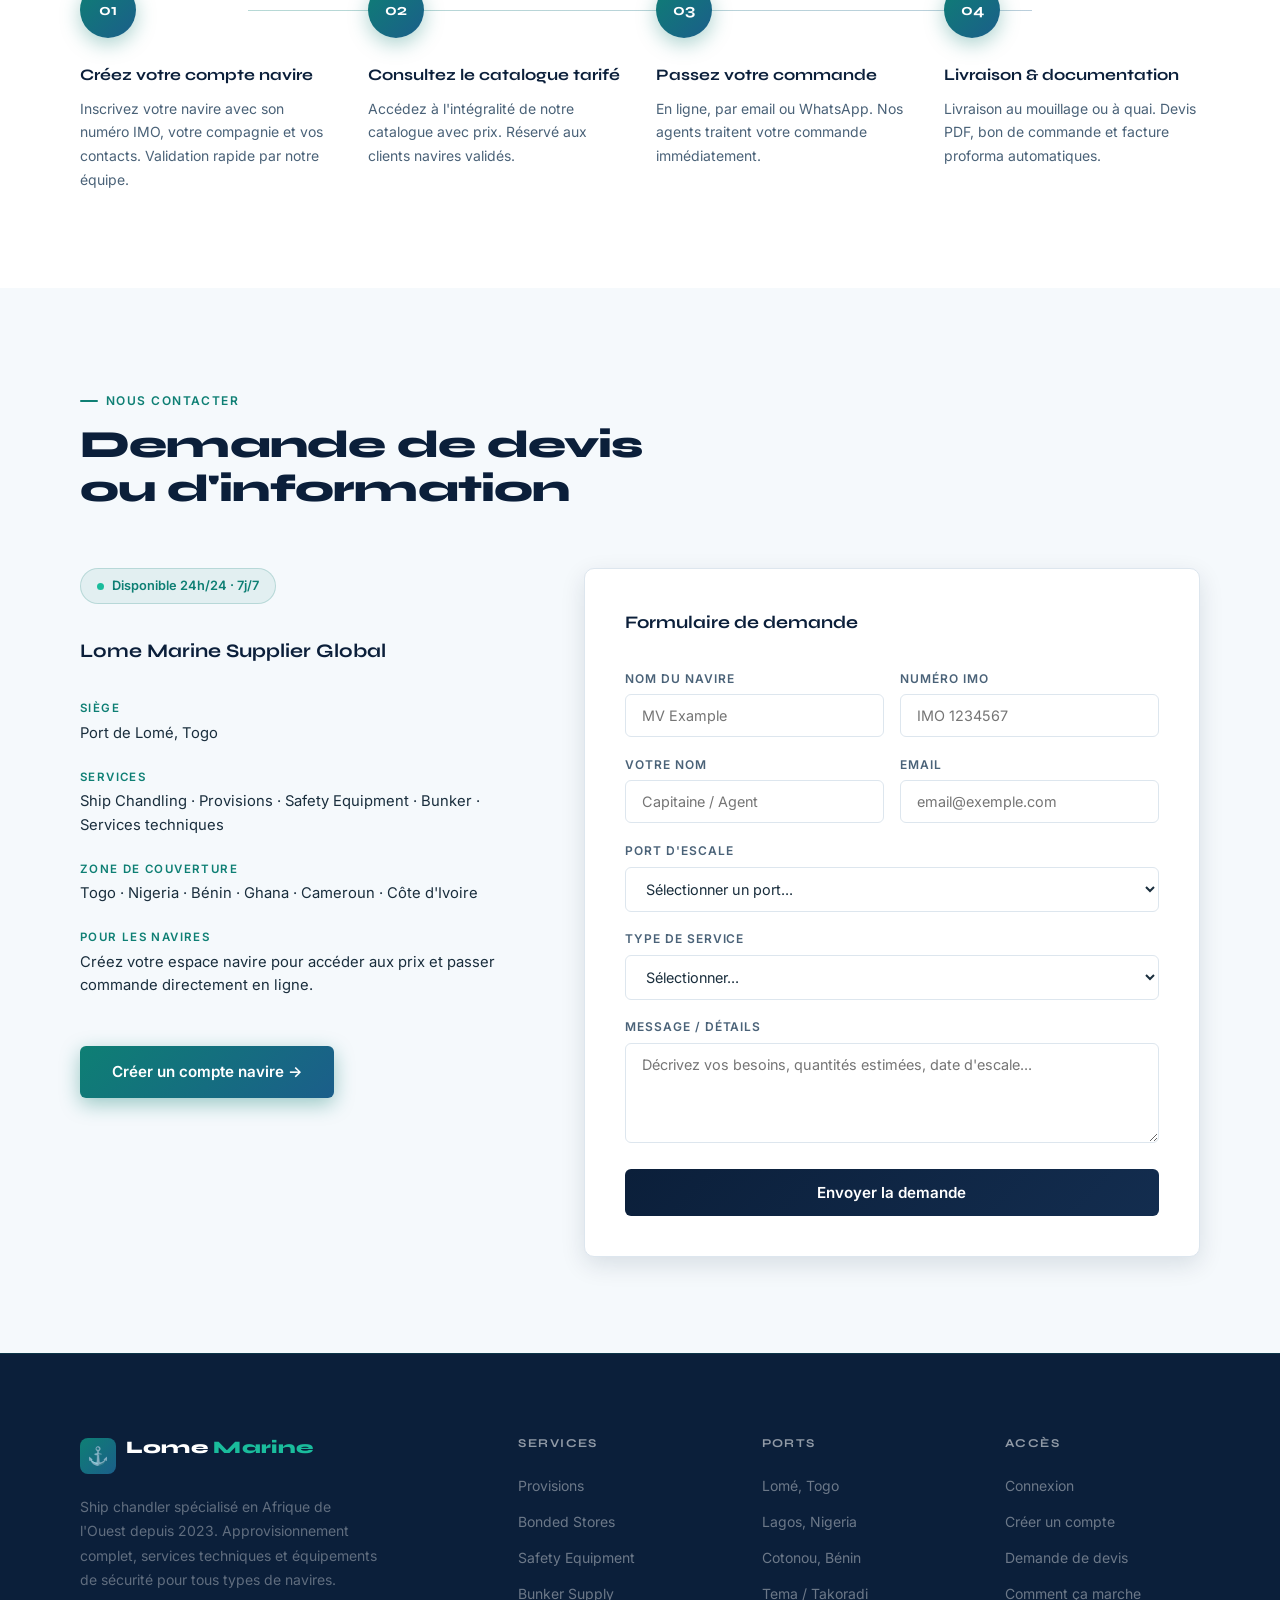
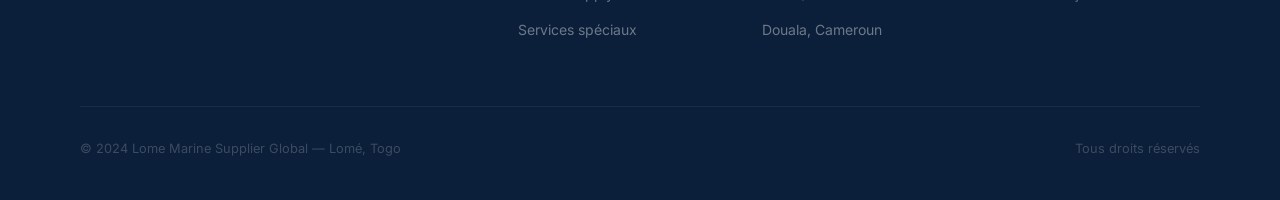
==== commit 7cf354b6: "feat: pages login, register, index finalisées + CSS maritime + JS interactions" ====
--- a/frontend/index.html
+++ b/frontend/index.html
@@ -3,216 +3,376 @@
 <head>
   <meta charset="UTF-8" />
   <meta name="viewport" content="width=device-width, initial-scale=1.0" />
-  <title>Lome Marine Supplier Global</title>
-  <link href="https://fonts.googleapis.com/css2?family=Barlow+Condensed:wght@400;600;700;800&family=Barlow:wght@300;400;500&display=swap" rel="stylesheet" />
+  <title>Lome Marine Supplier Global — Ship Chandler Afrique de l'Ouest</title>
   <link rel="stylesheet" href="css/style.css" />
 </head>
 <body>
 
-<!-- ─── NAVBAR ─── -->
-<nav>
-  <div class="nav-logo">LOME <span>MARINE</span></div>
-  <ul class="nav-links" id="navLinks">
+<!-- ══════════════════════════════════════
+     NAVBAR
+══════════════════════════════════════ -->
+<nav class="navbar">
+  <a href="index.html" class="navbar-logo">
+    <div class="logo-icon">⚓</div>
+    <span class="logo-text">Lome <span>Marine</span></span>
+  </a>
+  <ul class="navbar-links" id="navLinks">
     <li><a href="#services">Services</a></li>
     <li><a href="#ports">Ports</a></li>
     <li><a href="#how">Fonctionnement</a></li>
     <li><a href="#contact">Contact</a></li>
   </ul>
-  <div class="nav-actions">
+  <div class="navbar-actions">
     <button class="nav-hamburger" id="hamburger" aria-label="Menu">&#9776;</button>
-    <a href="pages/login.html" class="btn-nav-out">Connexion</a>
-    <a href="pages/register.html" class="btn-nav-in">Espace navire</a>
+    <a href="pages/login.html" class="btn-ghost">Connexion</a>
+    <a href="pages/register.html" class="btn-primary">Espace navire</a>
   </div>
 </nav>
 
-<!-- ─── HERO ─── -->
+<!-- ══════════════════════════════════════
+     HERO
+══════════════════════════════════════ -->
 <section class="hero">
-  <div class="hero-lines"></div>
-  <div class="hero-content">
-    <div class="hero-eyebrow">
+  <div class="hero-bg"></div>
+  <div class="hero-grid-lines"></div>
+
+  <div class="hero-left">
+    <div class="hero-badge">
+      <div class="hero-badge-dot"></div>
       <span>Ship Chandler — Afrique de l'Ouest · Depuis 2023</span>
     </div>
     <h1>
-      Votre base<br/>
-      <span class="accent">d'approvisionnement</span>
-      maritime en <span class="sub-accent">Afrique</span>
+      Votre partenaire<br/>
+      <span class="highlight">maritime de confiance</span><br/>
+      en Afrique
     </h1>
     <p class="hero-desc">
-      Provisions, équipements de sécurité, bunker, pièces techniques — livrés à bord dans les principaux ports d'Afrique de l'Ouest. Disponible 24h/24, 7j/7.
+      Provisions, équipements de sécurité, bunker et services techniques — livrés à bord dans les principaux ports d'Afrique de l'Ouest. Disponible 24h/24, 7j/7.
     </p>
-    <div class="hero-ctas">
-      <a href="#contact" class="btn-cta-p">Demander un devis</a>
-      <a href="#services" class="btn-cta-o">Voir nos services</a>
+    <div class="hero-actions">
+      <a href="#contact" class="btn-hero-primary">
+        Demander un devis →
+      </a>
+      <a href="pages/register.html" class="btn-hero-secondary">
+        Créer un compte navire
+      </a>
     </div>
     <div class="hero-stats">
-      <div class="hero-stat"><strong>10+</strong><span>Ports actifs</span></div>
-      <div class="hero-stat"><strong>6</strong><span>Pays couverts</span></div>
-      <div class="hero-stat"><strong>24/7</strong><span>Disponibilité</span></div>
-      <div class="hero-stat"><strong>8</strong><span>Catégories</span></div>
+      <div class="hero-stat">
+        <strong><span>10</span>+</strong>
+        <p>Ports actifs</p>
+      </div>
+      <div class="hero-stat">
+        <strong><span>6</span></strong>
+        <p>Pays couverts</p>
+      </div>
+      <div class="hero-stat">
+        <strong>24/7</strong>
+        <p>Disponibilité</p>
+      </div>
+      <div class="hero-stat">
+        <strong><span>8</span></strong>
+        <p>Catégories</p>
+      </div>
+    </div>
+  </div>
+
+  <div class="hero-right">
+    <div class="hero-card">
+      <div class="hero-card-title">Réseau de ports actifs</div>
+      <div class="hero-port-list">
+        <div class="hero-port-item">
+          <div class="port-info">
+            <span class="port-flag">🇹🇬</span>
+            <div>
+              <div class="port-name">Port de Lomé</div>
+              <div class="port-country">Togo</div>
+            </div>
+          </div>
+          <span class="port-status hq">Siège</span>
+        </div>
+        <div class="hero-port-item">
+          <div class="port-info">
+            <span class="port-flag">🇳🇬</span>
+            <div>
+              <div class="port-name">Lagos · Port-Harcourt</div>
+              <div class="port-country">Nigeria</div>
+            </div>
+          </div>
+          <span class="port-status active">Actif</span>
+        </div>
+        <div class="hero-port-item">
+          <div class="port-info">
+            <span class="port-flag">🇬🇭</span>
+            <div>
+              <div class="port-name">Tema · Takoradi</div>
+              <div class="port-country">Ghana</div>
+            </div>
+          </div>
+          <span class="port-status active">Actif</span>
+        </div>
+        <div class="hero-port-item">
+          <div class="port-info">
+            <span class="port-flag">🇧🇯</span>
+            <div>
+              <div class="port-name">Port de Cotonou</div>
+              <div class="port-country">Bénin</div>
+            </div>
+          </div>
+          <span class="port-status active">Actif</span>
+        </div>
+        <div class="hero-port-item">
+          <div class="port-info">
+            <span class="port-flag">🇨🇲</span>
+            <div>
+              <div class="port-name">Douala · Kribi</div>
+              <div class="port-country">Cameroun</div>
+            </div>
+          </div>
+          <span class="port-status active">Actif</span>
+        </div>
+        <div class="hero-port-item">
+          <div class="port-info">
+            <span class="port-flag">🇨🇮</span>
+            <div>
+              <div class="port-name">Port d'Abidjan</div>
+              <div class="port-country">Côte d'Ivoire</div>
+            </div>
+          </div>
+          <span class="port-status active">Actif</span>
+        </div>
+      </div>
     </div>
   </div>
 </section>
 
-<!-- ─── BANDEAU PORTS ─── -->
-<div class="port-banner">
-  <span class="port-banner-label">Ports desservis :</span>
-  <div class="port-pills">
-    <span class="port-pill">Lomé 🇹🇬</span>
-    <span class="port-pill">Lagos 🇳🇬</span>
-    <span class="port-pill">Cotonou 🇧🇯</span>
-    <span class="port-pill">Tema 🇬🇭</span>
-    <span class="port-pill">Takoradi 🇬🇭</span>
-    <span class="port-pill">Douala 🇨🇲</span>
-    <span class="port-pill">Abidjan 🇨🇮</span>
-    <span class="port-pill">Port-Harcourt 🇳🇬</span>
-  </div>
-</div>
-
-<!-- ─── SERVICES ─── -->
-<section id="services">
-  <div class="services-top">
+<!-- ══════════════════════════════════════
+     SERVICES
+══════════════════════════════════════ -->
+<section id="services" class="section section-light">
+  <div class="section-header-row">
     <div>
-      <p class="label-tag">Ce que nous fournissons</p>
-      <h2 class="section-h">Catalogue de services complets</h2>
-    </div>
-    <p class="section-p">Tout ce dont votre navire a besoin, au bon port, au bon moment. Commandez en ligne ou via votre agent.</p>
+      <p class="section-tag">Ce que nous fournissons</p>
+      <h2 class="section-title">Services complets<br/>pour votre navire</h2>
+    </div>
+    <p class="section-subtitle">Tout ce dont votre navire a besoin, au bon port, au bon moment. Commandez en ligne ou via votre agent.</p>
   </div>
   <div class="services-grid">
     <div class="service-card">
-      <div class="sc-icon">🍱</div>
-      <div class="sc-title">Provisions</div>
-      <p class="sc-desc">Frais, surgelés, produits laitiers, viandes, fruits, boulangerie, céréales et produits secs pour l'équipage.</p>
-      <span class="sc-tag">Catalogue complet</span>
-    </div>
-    <div class="service-card">
-      <div class="sc-icon">🍾</div>
-      <div class="sc-title">Bonded Stores</div>
-      <p class="sc-desc">Cigarettes, alcools, vins, bières, chocolats, parfums en franchise douanière pour les équipages.</p>
-      <span class="sc-tag">Sur commande</span>
-    </div>
-    <div class="service-card">
-      <div class="sc-icon">⚙️</div>
-      <div class="sc-title">Deck / Engine / Electrical</div>
-      <p class="sc-desc">Câbles, cordes, vannes, outils, pièces de rechange. Référence catalogues ISSA et IMPA.</p>
-      <span class="sc-tag">ISSA / IMPA</span>
-    </div>
-    <div class="service-card">
-      <div class="sc-icon">🛏️</div>
-      <div class="sc-title">Cabin / Salon Stores</div>
-      <p class="sc-desc">Literie, vaisselle, ustensiles, produits ménagers, électroménager pour le confort à bord.</p>
-      <span class="sc-tag">Catalogue complet</span>
-    </div>
-    <div class="service-card">
-      <div class="sc-icon">🦺</div>
-      <div class="sc-title">Safety Equipment</div>
-      <p class="sc-desc">Gilets, radeaux, extincteurs CO2, combinaisons d'immersion. Certifié SOLAS / USCG / Lloyd's.</p>
-      <span class="sc-tag">Certifié SOLAS</span>
-    </div>
-    <div class="service-card">
-      <div class="sc-icon">⛽</div>
-      <div class="sc-title">Bunker Supply</div>
-      <p class="sc-desc">Toutes grades de fuel oils et luboils. Nominations acceptées 24h/24 dans tous nos ports.</p>
-      <span class="sc-tag">24h/24</span>
-    </div>
-    <div class="service-card">
-      <div class="sc-icon">🔒</div>
-      <div class="sc-title">Anti-Piracy</div>
-      <p class="sc-desc">Razor wires et water cannon pour la protection des navires en zones à risque.</p>
-      <span class="sc-tag">Sur demande</span>
-    </div>
-    <div class="service-card">
-      <div class="sc-icon">🌊</div>
-      <div class="sc-title">Services spéciaux</div>
-      <p class="sc-desc">Fumigation, location matériel, nettoyage sous-marin, workshop, recharge CO2, inspection digitale.</p>
-      <span class="sc-tag">Devis sur mesure</span>
+      <div class="service-icon">🍱</div>
+      <div class="service-name">Provisions</div>
+      <p class="service-desc">Frais, surgelés, produits laitiers, viandes, fruits, boulangerie, céréales et produits secs pour l'équipage.</p>
+      <span class="service-tag">Catalogue complet</span>
+    </div>
+    <div class="service-card">
+      <div class="service-icon">🍾</div>
+      <div class="service-name">Bonded Stores</div>
+      <p class="service-desc">Cigarettes, alcools, vins, bières, chocolats et parfums en franchise douanière pour les équipages.</p>
+      <span class="service-tag">Sur commande</span>
+    </div>
+    <div class="service-card">
+      <div class="service-icon">⚙️</div>
+      <div class="service-name">Deck / Engine / Electrical</div>
+      <p class="service-desc">Câbles, cordes, vannes, outils, pièces de rechange. Référence catalogues ISSA et IMPA.</p>
+      <span class="service-tag">ISSA / IMPA</span>
+    </div>
+    <div class="service-card">
+      <div class="service-icon">🛏️</div>
+      <div class="service-name">Cabin / Salon Stores</div>
+      <p class="service-desc">Literie, vaisselle, ustensiles, produits ménagers et électroménager pour le confort à bord.</p>
+      <span class="service-tag">Catalogue complet</span>
+    </div>
+    <div class="service-card">
+      <div class="service-icon">🦺</div>
+      <div class="service-name">Safety Equipment</div>
+      <p class="service-desc">Gilets, radeaux, extincteurs CO2, combinaisons d'immersion. Certifié SOLAS / USCG / Lloyd's.</p>
+      <span class="service-tag">Certifié SOLAS</span>
+    </div>
+    <div class="service-card">
+      <div class="service-icon">⛽</div>
+      <div class="service-name">Bunker Supply</div>
+      <p class="service-desc">Toutes grades de fuel oils et luboils. Nominations acceptées 24h/24 dans tous nos ports.</p>
+      <span class="service-tag">24h/24</span>
+    </div>
+    <div class="service-card">
+      <div class="service-icon">🛡️</div>
+      <div class="service-name">Anti-Piracy</div>
+      <p class="service-desc">Razor wires et water cannon pour la protection des navires naviguant en zones à risque.</p>
+      <span class="service-tag">Sur demande</span>
+    </div>
+    <div class="service-card">
+      <div class="service-icon">🔧</div>
+      <div class="service-name">Services spéciaux</div>
+      <p class="service-desc">Fumigation, location matériel, nettoyage sous-marin, workshop, recharge CO2 et inspection digitale.</p>
+      <span class="service-tag">Devis sur mesure</span>
     </div>
   </div>
 </section>
 
-<!-- ─── PORTS ─── -->
-<section id="ports">
-  <p class="label-tag">Notre réseau portuaire</p>
-  <h2 class="section-h">Présence dans 6 pays d'Afrique</h2>
-  <div class="ports-body">
+<!-- ══════════════════════════════════════
+     PORTS
+══════════════════════════════════════ -->
+<section id="ports" class="section section-dark">
+  <div class="section-header">
+    <p class="section-tag" style="color: var(--teal-bright);">Notre réseau portuaire</p>
+    <h2 class="section-title section-title-light">Présence dans<br/>6 pays d'Afrique</h2>
+    <p class="section-subtitle section-subtitle-light">Siège à Lomé, Togo — bureaux locaux dans 5 pays pour vous servir au plus près.</p>
+  </div>
+  <div class="ports-layout">
     <table class="ports-table">
       <tbody>
-        <tr><td class="flag-col">🇹🇬 Togo</td><td class="port-names">Port de Lomé <span class="hq-badge">Siège</span></td></tr>
-        <tr><td class="flag-col">🇳🇬 Nigeria</td><td class="port-names">Lagos · Calabar · Port-Harcourt · Onne · Escravos · Warri</td></tr>
-        <tr><td class="flag-col">🇧🇯 Bénin</td><td class="port-names">Port de Cotonou</td></tr>
-        <tr><td class="flag-col">🇬🇭 Ghana</td><td class="port-names">Tema · Takoradi</td></tr>
-        <tr><td class="flag-col">🇨🇲 Cameroun</td><td class="port-names">Douala · Kribi</td></tr>
-        <tr><td class="flag-col">🇨🇮 Côte d'Ivoire</td><td class="port-names">Port d'Abidjan</td></tr>
+        <tr>
+          <td>
+            <div class="port-flag-name">
+              <span class="port-flag">🇹🇬</span>
+              <div>
+                <div class="port-label">Port de Lomé</div>
+                <div class="port-sub">Togo</div>
+              </div>
+            </div>
+          </td>
+          <td><span class="port-badge hq">Siège principal</span></td>
+        </tr>
+        <tr>
+          <td>
+            <div class="port-flag-name">
+              <span class="port-flag">🇳🇬</span>
+              <div>
+                <div class="port-label">Lagos · Calabar · Port-Harcourt · Onne · Escravos · Warri</div>
+                <div class="port-sub">Nigeria</div>
+              </div>
+            </div>
+          </td>
+          <td><span class="port-badge branch">Bureau régional</span></td>
+        </tr>
+        <tr>
+          <td>
+            <div class="port-flag-name">
+              <span class="port-flag">🇧🇯</span>
+              <div>
+                <div class="port-label">Port de Cotonou</div>
+                <div class="port-sub">Bénin</div>
+              </div>
+            </div>
+          </td>
+          <td><span class="port-badge branch">Bureau local</span></td>
+        </tr>
+        <tr>
+          <td>
+            <div class="port-flag-name">
+              <span class="port-flag">🇬🇭</span>
+              <div>
+                <div class="port-label">Tema · Takoradi</div>
+                <div class="port-sub">Ghana</div>
+              </div>
+            </div>
+          </td>
+          <td><span class="port-badge branch">Bureau local</span></td>
+        </tr>
+        <tr>
+          <td>
+            <div class="port-flag-name">
+              <span class="port-flag">🇨🇲</span>
+              <div>
+                <div class="port-label">Douala · Kribi</div>
+                <div class="port-sub">Cameroun</div>
+              </div>
+            </div>
+          </td>
+          <td><span class="port-badge branch">Bureau local</span></td>
+        </tr>
+        <tr>
+          <td>
+            <div class="port-flag-name">
+              <span class="port-flag">🇨🇮</span>
+              <div>
+                <div class="port-label">Port d'Abidjan</div>
+                <div class="port-sub">Côte d'Ivoire</div>
+              </div>
+            </div>
+          </td>
+          <td><span class="port-badge branch">Bureau local</span></td>
+        </tr>
       </tbody>
     </table>
     <div class="ports-numbers">
-      <div class="port-big-number">
+      <div class="ports-big-stat">
         <strong>10+</strong>
         <p>Ports actifs en Afrique de l'Ouest</p>
       </div>
-      <div class="port-mini-grid">
-        <div class="port-mini-cell"><strong>6</strong><span>Pays</span></div>
-        <div class="port-mini-cell"><strong>1</strong><span>Siège Lomé</span></div>
-        <div class="port-mini-cell"><strong>5</strong><span>Bureaux locaux</span></div>
-        <div class="port-mini-cell"><strong>24/7</strong><span>Disponibilité</span></div>
+      <div class="ports-mini-grid">
+        <div class="ports-mini-cell"><strong>6</strong><span>Pays</span></div>
+        <div class="ports-mini-cell"><strong>1</strong><span>Siège Lomé</span></div>
+        <div class="ports-mini-cell"><strong>5</strong><span>Bureaux locaux</span></div>
+        <div class="ports-mini-cell"><strong>24/7</strong><span>Disponibilité</span></div>
       </div>
     </div>
   </div>
 </section>
 
-<!-- ─── COMMENT ÇA MARCHE ─── -->
-<section id="how">
-  <p class="label-tag">Processus simple</p>
-  <h2 class="section-h">Comment nous travaillons</h2>
-  <div class="how-steps">
+<!-- ══════════════════════════════════════
+     COMMENT ÇA MARCHE
+══════════════════════════════════════ -->
+<section id="how" class="section section-white">
+  <div class="section-header">
+    <p class="section-tag">Processus simple</p>
+    <h2 class="section-title">Comment nous travaillons</h2>
+    <p class="section-subtitle">Un processus en 4 étapes pour répondre à vos besoins dans les meilleurs délais.</p>
+  </div>
+  <div class="how-grid">
     <div class="how-step">
-      <div class="how-step-num">01</div>
+      <div class="how-num">01</div>
       <h3>Créez votre compte navire</h3>
-      <p>Inscrivez votre navire avec son IMO, votre compagnie et vos contacts. Validation rapide par notre équipe.</p>
+      <p>Inscrivez votre navire avec son numéro IMO, votre compagnie et vos contacts. Validation rapide par notre équipe.</p>
     </div>
     <div class="how-step">
-      <div class="how-step-num">02</div>
+      <div class="how-num">02</div>
       <h3>Consultez le catalogue tarifé</h3>
       <p>Accédez à l'intégralité de notre catalogue avec prix. Réservé aux clients navires validés.</p>
     </div>
     <div class="how-step">
-      <div class="how-step-num">03</div>
-      <h3>Passez commande</h3>
+      <div class="how-num">03</div>
+      <h3>Passez votre commande</h3>
       <p>En ligne, par email ou WhatsApp. Nos agents traitent votre commande immédiatement.</p>
     </div>
     <div class="how-step">
-      <div class="how-step-num">04</div>
+      <div class="how-num">04</div>
       <h3>Livraison & documentation</h3>
       <p>Livraison au mouillage ou à quai. Devis PDF, bon de commande et facture proforma automatiques.</p>
     </div>
   </div>
 </section>
 
-<!-- ─── CONTACT ─── -->
-<section id="contact">
-  <p class="label-tag">Demande de devis</p>
-  <h2 class="section-h">Contactez-nous</h2>
-  <div class="contact-grid">
-    <div class="contact-aside">
-      <div class="avail-badge">Disponible 24h/24 · 7j/7</div>
+<!-- ══════════════════════════════════════
+     CONTACT
+══════════════════════════════════════ -->
+<section id="contact" class="section section-light">
+  <div class="section-header">
+    <p class="section-tag">Nous contacter</p>
+    <h2 class="section-title">Demande de devis<br/>ou d'information</h2>
+  </div>
+  <div class="contact-layout">
+    <div class="contact-info">
+      <div class="availability-tag">Disponible 24h/24 · 7j/7</div>
       <h3>Lome Marine Supplier Global</h3>
-      <div class="contact-detail">
-        <div class="cd-label">Siège</div>
+      <div class="contact-item">
+        <div class="contact-item-label">Siège</div>
         <p>Port de Lomé, Togo</p>
       </div>
-      <div class="contact-detail">
-        <div class="cd-label">Services</div>
-        <p>Ship Chandling · Provisions · Safety · Bunker · Services techniques</p>
-      </div>
-      <div class="contact-detail">
-        <div class="cd-label">Zone de couverture</div>
+      <div class="contact-item">
+        <div class="contact-item-label">Services</div>
+        <p>Ship Chandling · Provisions · Safety Equipment · Bunker · Services techniques</p>
+      </div>
+      <div class="contact-item">
+        <div class="contact-item-label">Zone de couverture</div>
         <p>Togo · Nigeria · Bénin · Ghana · Cameroun · Côte d'Ivoire</p>
       </div>
-      <div class="contact-detail">
-        <div class="cd-label">Pour les navires</div>
-        <p>Créez votre espace navire pour accéder aux prix et passer commande en ligne.</p>
+      <div class="contact-item">
+        <div class="contact-item-label">Pour les navires</div>
+        <p>Créez votre espace navire pour accéder aux prix et passer commande directement en ligne.</p>
       </div>
       <br/>
-      <a href="pages/register.html" class="btn-cta-p">Créer un compte navire →</a>
+      <a href="pages/register.html" class="btn-hero-primary" style="display:inline-flex;">Créer un compte navire →</a>
     </div>
     <div class="contact-form-box">
       <h3>Formulaire de demande</h3>
@@ -266,19 +426,24 @@
         </div>
         <div class="form-group">
           <label>Message / Détails</label>
-          <textarea placeholder="Décrivez vos besoins, quantités, date d'escale..."></textarea>
-        </div>
-        <button type="submit" class="btn-send">Envoyer la demande</button>
+          <textarea placeholder="Décrivez vos besoins, quantités estimées, date d'escale..."></textarea>
+        </div>
+        <button type="submit" class="btn-submit">Envoyer la demande</button>
       </form>
     </div>
   </div>
 </section>
 
-<!-- ─── FOOTER ─── -->
-<footer>
+<!-- ══════════════════════════════════════
+     FOOTER
+══════════════════════════════════════ -->
+<footer class="footer">
   <div class="footer-grid">
     <div class="footer-brand">
-      <span class="nav-logo">LOME <span>MARINE</span></span>
+      <div class="navbar-logo" style="margin-bottom:1rem;">
+        <div class="logo-icon">⚓</div>
+        <span class="logo-text">Lome <span>Marine</span></span>
+      </div>
       <p>Ship chandler spécialisé en Afrique de l'Ouest depuis 2023. Approvisionnement complet, services techniques et équipements de sécurité pour tous types de navires.</p>
     </div>
     <div class="footer-col">
@@ -312,8 +477,8 @@
     </div>
   </div>
   <div class="footer-bottom">
-    <span>© 2026 Lome Marine Supplier Global — Lomé, Togo</span>
-    <span>Tous droits réservés</span>
+    <p>© 2024 Lome Marine Supplier Global — Lomé, Togo</p>
+    <p>Tous droits réservés</p>
   </div>
 </footer>
 
--- a/frontend/css/style.css
+++ b/frontend/css/style.css
@@ -1,200 +1,1854 @@
-/* ─── VARIABLES MARITIMES ─── */
+/* ═══════════════════════════════════════════
+   LOME MARINE SUPPLIER GLOBAL
+   Palette : Océan · Acier · Sel · Corail
+═══════════════════════════════════════════ */
+@import url('https://fonts.googleapis.com/css2?family=Inter:wght@300;400;500;600;700&family=Syne:wght@600;700;800&display=swap');
+
 :root {
-  --ocean-deep:   #03192e;
-  --ocean-mid:    #07304f;
-  --ocean-bright: #0c5f8a;
-  --ocean-light:  #1a8dbf;
-  --teal-sea:     #0d9488;
-  --teal-light:   #2dd4bf;
-  --rust-light:   #f59e0b;
-  --salt-white:   #f0f7ff;
-  --mist:         #dbeafe;
-  --text-dark:    #0f2744;
-  --text-muted:   #6b98b8;
-}
-
+  /* Couleurs principales */
+  --navy:        #0b1f3a;   /* Bleu marine nuit */
+  --navy-soft:   #132d4f;   /* Bleu marine doux */
+  --sea:         #1b5e8a;   /* Bleu mer */
+  --sea-light:   #2980b9;   /* Bleu ciel marin */
+  --teal:        #0e7f74;   /* Vert-bleu mer profonde */
+  --teal-bright: #1abc9c;   /* Écume turquoise */
+  --steel:       #4a7fa5;   /* Acier maritime */
+  --coral:       #e07b54;   /* Corail signal */
+  --amber:       #e8a838;   /* Ambre balise */
+
+  /* Neutres */
+  --white:       #ffffff;
+  --salt:        #f5f9fc;   /* Blanc sel */
+  --mist:        #e8f1f8;   /* Brume marine */
+  --gray-light:  #dde6ee;
+  --gray-mid:    #7a96ad;
+  --gray-dark:   #3d5a70;
+  --text:        #1a2e3d;
+  --text-soft:   #4a6278;
+  --text-muted:  #8aabb7;
+
+  /* Typographie */
+  --font-head: 'Syne', sans-serif;
+  --font-body: 'Inter', sans-serif;
+
+  /* Ombres */
+  --shadow-sm:  0 2px 8px rgba(11,31,58,0.08);
+  --shadow-md:  0 8px 24px rgba(11,31,58,0.12);
+  --shadow-lg:  0 20px 50px rgba(11,31,58,0.18);
+
+  /* Rayon */
+  --radius:     10px;
+  --radius-sm:  6px;
+}
+
+/* ── Reset ── */
 *, *::before, *::after { box-sizing: border-box; margin: 0; padding: 0; }
-html { scroll-behavior: smooth; }
-body { font-family: 'Barlow', sans-serif; color: var(--text-dark); background: #fff; overflow-x: hidden; }
-
-/* ─── NAVBAR ─── */
-nav {
-  position: fixed; top: 0; left: 0; right: 0; z-index: 100;
+html { scroll-behavior: smooth; font-size: 16px; }
+body { font-family: var(--font-body); color: var(--text); background: var(--white); overflow-x: hidden; line-height: 1.6; }
+img { max-width: 100%; display: block; }
+a { text-decoration: none; }
+
+/* ══════════════════════════════════════
+   NAVBAR
+══════════════════════════════════════ */
+.navbar {
+  position: fixed; top: 0; left: 0; right: 0; z-index: 200;
+  height: 70px;
   display: flex; align-items: center; justify-content: space-between;
-  padding: 0 4rem; height: 64px;
-  background: var(--ocean-deep);
-  border-bottom: 2px solid var(--teal-sea);
-}
-.nav-logo { font-family: 'Barlow Condensed', sans-serif; font-weight: 800; font-size: 1.3rem; color: var(--salt-white); letter-spacing: 0.08em; text-transform: uppercase; }
-.nav-logo span { color: var(--teal-light); }
-.nav-links { display: flex; gap: 2.5rem; list-style: none; }
-.nav-links a { font-family: 'Barlow Condensed', sans-serif; font-size: 0.9rem; font-weight: 600; color: rgba(240,247,255,0.65); text-decoration: none; letter-spacing: 0.1em; text-transform: uppercase; transition: color 0.2s; }
-.nav-links a:hover { color: var(--teal-light); }
-.nav-actions { display: flex; gap: 0.75rem; align-items: center; }
-.btn-nav-out { padding: 0.45rem 1.1rem; border: 1px solid rgba(45,212,191,0.4); background: transparent; color: var(--teal-light); font-family: 'Barlow Condensed', sans-serif; font-size: 0.85rem; font-weight: 600; letter-spacing: 0.06em; text-transform: uppercase; border-radius: 3px; cursor: pointer; text-decoration: none; transition: all 0.2s; }
-.btn-nav-out:hover { background: rgba(45,212,191,0.1); }
-.btn-nav-in { padding: 0.45rem 1.2rem; background: var(--teal-sea); color: #fff; font-family: 'Barlow Condensed', sans-serif; font-size: 0.85rem; font-weight: 700; letter-spacing: 0.06em; text-transform: uppercase; border: none; border-radius: 3px; cursor: pointer; text-decoration: none; transition: background 0.2s; }
-.btn-nav-in:hover { background: var(--ocean-light); }
-.nav-hamburger { display: none; background: none; border: none; color: var(--salt-white); font-size: 1.5rem; cursor: pointer; }
-
-/* ─── HERO ─── */
-.hero { min-height: 100vh; background: var(--ocean-deep); display: flex; flex-direction: column; justify-content: center; padding: 7rem 4rem 4rem; position: relative; overflow: hidden; }
-.hero::before { content: ''; position: absolute; inset: 0; background: radial-gradient(ellipse 70% 50% at 80% 50%, rgba(12,95,138,0.35) 0%, transparent 65%), radial-gradient(ellipse 50% 60% at 10% 90%, rgba(13,148,136,0.15) 0%, transparent 55%); }
-.hero-lines { position: absolute; inset: 0; }
-.hero-lines::before { content: ''; position: absolute; inset: 0; background-image: repeating-linear-gradient(135deg, transparent, transparent 80px, rgba(45,212,191,0.04) 80px, rgba(45,212,191,0.04) 81px); }
-.hero-content { position: relative; z-index: 1; max-width: 700px; }
-.hero-eyebrow { display: flex; align-items: center; gap: 0.75rem; margin-bottom: 1.5rem; }
-.hero-eyebrow::before { content: ''; width: 32px; height: 2px; background: var(--teal-light); }
-.hero-eyebrow span { font-family: 'Barlow Condensed', sans-serif; font-size: 0.8rem; font-weight: 600; letter-spacing: 0.2em; text-transform: uppercase; color: var(--teal-light); }
-.hero h1 { font-family: 'Barlow Condensed', sans-serif; font-size: clamp(2.8rem, 6vw, 5rem); font-weight: 800; color: var(--salt-white); line-height: 0.95; letter-spacing: -0.01em; text-transform: uppercase; margin-bottom: 1.5rem; }
-.hero h1 .accent { color: var(--teal-light); display: block; }
-.hero h1 .sub-accent { color: var(--rust-light); }
-.hero-desc { font-size: 1rem; color: rgba(240,247,255,0.55); line-height: 1.75; max-width: 500px; margin-bottom: 2.5rem; }
-.hero-ctas { display: flex; gap: 1rem; flex-wrap: wrap; margin-bottom: 4rem; }
-.btn-cta-p { padding: 0.85rem 2.2rem; background: var(--teal-sea); color: #fff; font-family: 'Barlow Condensed', sans-serif; font-size: 1rem; font-weight: 700; letter-spacing: 0.08em; text-transform: uppercase; border: none; border-radius: 3px; cursor: pointer; text-decoration: none; transition: background 0.2s; display: inline-block; }
-.btn-cta-p:hover { background: var(--ocean-light); }
-.btn-cta-o { padding: 0.85rem 2.2rem; background: transparent; color: var(--salt-white); font-family: 'Barlow Condensed', sans-serif; font-size: 1rem; font-weight: 600; letter-spacing: 0.08em; text-transform: uppercase; border: 1px solid rgba(240,247,255,0.2); border-radius: 3px; cursor: pointer; text-decoration: none; transition: all 0.2s; display: inline-block; }
-.btn-cta-o:hover { border-color: rgba(240,247,255,0.5); background: rgba(240,247,255,0.05); }
-.hero-stats { display: flex; gap: 3rem; padding-top: 2rem; border-top: 1px solid rgba(45,212,191,0.15); flex-wrap: wrap; }
-.hero-stat strong { display: block; font-family: 'Barlow Condensed', sans-serif; font-size: 2.2rem; font-weight: 800; color: var(--teal-light); line-height: 1; }
-.hero-stat span { font-size: 0.72rem; font-weight: 500; letter-spacing: 0.12em; text-transform: uppercase; color: rgba(240,247,255,0.35); margin-top: 0.3rem; display: block; }
-
-/* ─── BANDEAU PORTS ─── */
-.port-banner { background: var(--teal-sea); padding: 0.9rem 4rem; display: flex; align-items: center; gap: 2rem; flex-wrap: wrap; }
-.port-banner-label { font-family: 'Barlow Condensed', sans-serif; font-size: 0.72rem; font-weight: 700; letter-spacing: 0.16em; text-transform: uppercase; color: rgba(255,255,255,0.7); white-space: nowrap; }
-.port-pills { display: flex; gap: 0.6rem; flex-wrap: wrap; }
-.port-pill { font-family: 'Barlow Condensed', sans-serif; font-size: 0.82rem; font-weight: 600; letter-spacing: 0.06em; text-transform: uppercase; color: #fff; padding: 0.25rem 0.8rem; border: 1px solid rgba(255,255,255,0.25); border-radius: 2px; }
-
-/* ─── SECTIONS COMMUNES ─── */
-section { padding: 6rem 4rem; }
-.label-tag { display: inline-flex; align-items: center; gap: 0.5rem; font-family: 'Barlow Condensed', sans-serif; font-size: 0.72rem; font-weight: 700; letter-spacing: 0.18em; text-transform: uppercase; color: var(--ocean-light); margin-bottom: 0.8rem; }
-.label-tag::before { content: ''; width: 20px; height: 2px; background: var(--teal-sea); }
-.section-h { font-family: 'Barlow Condensed', sans-serif; font-size: clamp(1.9rem, 3.5vw, 2.8rem); font-weight: 800; color: var(--ocean-deep); line-height: 1.05; text-transform: uppercase; letter-spacing: -0.01em; margin-bottom: 0.8rem; }
-.section-p { font-size: 1rem; color: var(--text-muted); line-height: 1.7; max-width: 520px; }
-
-/* ─── SERVICES ─── */
-#services { background: var(--salt-white); }
-.services-top { display: flex; justify-content: space-between; align-items: flex-end; margin-bottom: 3rem; gap: 2rem; flex-wrap: wrap; }
-
-/* Grille services : toujours 4 colonnes sur desktop, 2 sur tablette, 1 sur mobile */
+  padding: 0 5rem;
+  background: rgba(11,31,58,0.97);
+  backdrop-filter: blur(16px);
+  border-bottom: 1px solid rgba(27,188,156,0.18);
+  transition: box-shadow 0.3s;
+}
+
+.navbar.scrolled { box-shadow: 0 4px 30px rgba(0,0,0,0.35); }
+
+.navbar-logo {
+  display: flex; align-items: center; gap: 0.6rem;
+}
+
+.logo-icon {
+  width: 36px; height: 36px;
+  background: linear-gradient(135deg, var(--teal) 0%, var(--sea) 100%);
+  border-radius: 8px;
+  display: flex; align-items: center; justify-content: center;
+  font-size: 1.1rem;
+}
+
+.logo-text {
+  font-family: var(--font-head);
+  font-size: 1.1rem;
+  font-weight: 800;
+  color: var(--white);
+  letter-spacing: 0.02em;
+}
+
+.logo-text span { color: var(--teal-bright); }
+
+.navbar-links {
+  display: flex; align-items: center; gap: 2rem;
+  list-style: none;
+}
+
+.navbar-links a {
+  font-size: 0.875rem;
+  font-weight: 500;
+  color: rgba(255,255,255,0.65);
+  transition: color 0.2s;
+  position: relative;
+  padding-bottom: 2px;
+}
+
+.navbar-links a::after {
+  content: '';
+  position: absolute;
+  bottom: 0; left: 0; right: 0;
+  height: 1px;
+  background: var(--teal-bright);
+  transform: scaleX(0);
+  transition: transform 0.2s;
+}
+
+.navbar-links a:hover { color: var(--white); }
+.navbar-links a:hover::after { transform: scaleX(1); }
+
+.navbar-actions { display: flex; align-items: center; gap: 0.75rem; }
+
+.btn-ghost {
+  padding: 0.5rem 1.1rem;
+  background: transparent;
+  border: 1px solid rgba(255,255,255,0.2);
+  color: rgba(255,255,255,0.8);
+  font-family: var(--font-body);
+  font-size: 0.85rem;
+  font-weight: 500;
+  border-radius: var(--radius-sm);
+  cursor: pointer;
+  transition: all 0.2s;
+}
+
+.btn-ghost:hover { border-color: var(--teal-bright); color: var(--teal-bright); }
+
+.btn-primary {
+  padding: 0.5rem 1.3rem;
+  background: linear-gradient(135deg, var(--teal) 0%, var(--sea) 100%);
+  color: var(--white);
+  font-family: var(--font-body);
+  font-size: 0.85rem;
+  font-weight: 600;
+  border: none;
+  border-radius: var(--radius-sm);
+  cursor: pointer;
+  transition: opacity 0.2s, transform 0.2s;
+  box-shadow: 0 4px 14px rgba(14,127,116,0.35);
+}
+
+.btn-primary:hover { opacity: 0.9; transform: translateY(-1px); }
+
+.nav-hamburger {
+  display: none;
+  background: none;
+  border: none;
+  color: var(--white);
+  font-size: 1.4rem;
+  cursor: pointer;
+  padding: 0.3rem;
+}
+
+/* ══════════════════════════════════════
+   HERO
+══════════════════════════════════════ */
+.hero {
+  min-height: 100vh;
+  background: var(--navy);
+  display: grid;
+  grid-template-columns: 1fr 1fr;
+  align-items: center;
+  padding: 8rem 5rem 5rem;
+  gap: 4rem;
+  position: relative;
+  overflow: hidden;
+}
+
+.hero-bg {
+  position: absolute; inset: 0; z-index: 0;
+  background:
+    radial-gradient(ellipse 65% 70% at 100% 50%, rgba(27,94,138,0.22) 0%, transparent 65%),
+    radial-gradient(ellipse 45% 45% at 0% 100%, rgba(14,127,116,0.12) 0%, transparent 60%);
+}
+
+.hero-grid-lines {
+  position: absolute; inset: 0; z-index: 0;
+  background-image:
+    linear-gradient(rgba(255,255,255,0.025) 1px, transparent 1px),
+    linear-gradient(90deg, rgba(255,255,255,0.025) 1px, transparent 1px);
+  background-size: 50px 50px;
+}
+
+.hero-left { position: relative; z-index: 1; }
+
+.hero-badge {
+  display: inline-flex; align-items: center; gap: 0.5rem;
+  background: rgba(27,188,156,0.1);
+  border: 1px solid rgba(27,188,156,0.25);
+  padding: 0.35rem 0.9rem;
+  border-radius: 20px;
+  margin-bottom: 1.8rem;
+}
+
+.hero-badge-dot {
+  width: 7px; height: 7px;
+  background: var(--teal-bright);
+  border-radius: 50%;
+  animation: pulse 2s infinite;
+}
+
+@keyframes pulse {
+  0%, 100% { opacity: 1; transform: scale(1); }
+  50% { opacity: 0.5; transform: scale(1.3); }
+}
+
+.hero-badge span {
+  font-size: 0.75rem;
+  font-weight: 600;
+  color: var(--teal-bright);
+  letter-spacing: 0.05em;
+  text-transform: uppercase;
+}
+
+.hero h1 {
+  font-family: var(--font-head);
+  font-size: clamp(2.2rem, 4vw, 3.4rem);
+  font-weight: 800;
+  color: var(--white);
+  line-height: 1.12;
+  margin-bottom: 1.4rem;
+  letter-spacing: -0.02em;
+}
+
+.hero h1 .highlight {
+  background: linear-gradient(90deg, var(--teal-bright), var(--sea-light));
+  -webkit-background-clip: text;
+  -webkit-text-fill-color: transparent;
+  background-clip: text;
+}
+
+.hero-desc {
+  font-size: 1.05rem;
+  color: rgba(255,255,255,0.55);
+  line-height: 1.75;
+  max-width: 480px;
+  margin-bottom: 2.5rem;
+  font-weight: 300;
+}
+
+.hero-actions { display: flex; gap: 1rem; flex-wrap: wrap; margin-bottom: 3.5rem; }
+
+.btn-hero-primary {
+  padding: 0.85rem 2rem;
+  background: linear-gradient(135deg, var(--teal) 0%, var(--sea) 100%);
+  color: var(--white);
+  font-family: var(--font-body);
+  font-size: 0.95rem;
+  font-weight: 600;
+  border: none;
+  border-radius: var(--radius-sm);
+  cursor: pointer;
+  transition: all 0.2s;
+  box-shadow: 0 6px 20px rgba(14,127,116,0.4);
+  display: inline-flex; align-items: center; gap: 0.5rem;
+}
+
+.btn-hero-primary:hover { transform: translateY(-2px); box-shadow: 0 10px 28px rgba(14,127,116,0.5); }
+
+.btn-hero-secondary {
+  padding: 0.85rem 2rem;
+  background: rgba(255,255,255,0.06);
+  color: rgba(255,255,255,0.85);
+  font-family: var(--font-body);
+  font-size: 0.95rem;
+  font-weight: 500;
+  border: 1px solid rgba(255,255,255,0.15);
+  border-radius: var(--radius-sm);
+  cursor: pointer;
+  transition: all 0.2s;
+  display: inline-flex; align-items: center; gap: 0.5rem;
+}
+
+.btn-hero-secondary:hover { background: rgba(255,255,255,0.1); border-color: rgba(255,255,255,0.3); }
+
+.hero-stats {
+  display: flex; gap: 2.5rem;
+  padding-top: 2rem;
+  border-top: 1px solid rgba(255,255,255,0.08);
+}
+
+.hero-stat strong {
+  display: block;
+  font-family: var(--font-head);
+  font-size: 1.9rem;
+  font-weight: 700;
+  color: var(--white);
+  line-height: 1;
+}
+
+.hero-stat strong span { color: var(--teal-bright); }
+
+.hero-stat p {
+  font-size: 0.78rem;
+  color: rgba(255,255,255,0.4);
+  margin-top: 0.3rem;
+  font-weight: 400;
+  text-transform: uppercase;
+  letter-spacing: 0.06em;
+}
+
+/* Carte droite hero */
+.hero-right { position: relative; z-index: 1; }
+
+.hero-card {
+  background: rgba(255,255,255,0.04);
+  border: 1px solid rgba(255,255,255,0.1);
+  border-radius: var(--radius);
+  padding: 2rem;
+  backdrop-filter: blur(10px);
+}
+
+.hero-card-title {
+  font-family: var(--font-head);
+  font-size: 0.8rem;
+  font-weight: 700;
+  color: var(--teal-bright);
+  text-transform: uppercase;
+  letter-spacing: 0.1em;
+  margin-bottom: 1.5rem;
+  display: flex; align-items: center; gap: 0.5rem;
+}
+
+.hero-card-title::before {
+  content: '';
+  width: 8px; height: 8px;
+  background: var(--teal-bright);
+  border-radius: 50%;
+}
+
+.hero-port-list { display: flex; flex-direction: column; gap: 0; }
+
+.hero-port-item {
+  display: flex; align-items: center; justify-content: space-between;
+  padding: 0.85rem 0;
+  border-bottom: 1px solid rgba(255,255,255,0.06);
+}
+
+.hero-port-item:last-child { border-bottom: none; }
+
+.port-info { display: flex; align-items: center; gap: 0.75rem; }
+
+.port-flag { font-size: 1.1rem; }
+
+.port-name {
+  font-size: 0.9rem;
+  font-weight: 500;
+  color: rgba(255,255,255,0.8);
+}
+
+.port-country {
+  font-size: 0.75rem;
+  color: rgba(255,255,255,0.35);
+  margin-top: 0.1rem;
+}
+
+.port-status {
+  font-size: 0.72rem;
+  font-weight: 600;
+  padding: 0.2rem 0.65rem;
+  border-radius: 12px;
+  text-transform: uppercase;
+  letter-spacing: 0.05em;
+}
+
+.port-status.active {
+  background: rgba(27,188,156,0.15);
+  color: var(--teal-bright);
+  border: 1px solid rgba(27,188,156,0.25);
+}
+
+.port-status.hq {
+  background: rgba(232,168,56,0.15);
+  color: var(--amber);
+  border: 1px solid rgba(232,168,56,0.25);
+}
+
+/* ══════════════════════════════════════
+   SECTION GÉNÉRIQUE
+══════════════════════════════════════ */
+.section { padding: 6rem 5rem; }
+.section-dark { background: var(--navy); }
+.section-light { background: var(--salt); }
+.section-white { background: var(--white); }
+
+.section-tag {
+  display: inline-flex; align-items: center; gap: 0.5rem;
+  font-size: 0.75rem;
+  font-weight: 600;
+  letter-spacing: 0.12em;
+  text-transform: uppercase;
+  color: var(--teal);
+  margin-bottom: 0.8rem;
+}
+
+.section-tag::before {
+  content: '';
+  width: 18px; height: 2px;
+  background: var(--teal);
+  border-radius: 2px;
+}
+
+.section-title {
+  font-family: var(--font-head);
+  font-size: clamp(1.7rem, 3vw, 2.4rem);
+  font-weight: 800;
+  color: var(--navy);
+  line-height: 1.15;
+  letter-spacing: -0.02em;
+  margin-bottom: 0.8rem;
+}
+
+.section-title-light { color: var(--white); }
+
+.section-subtitle {
+  font-size: 1rem;
+  color: var(--text-soft);
+  line-height: 1.7;
+  max-width: 540px;
+  font-weight: 400;
+}
+
+.section-subtitle-light { color: rgba(255,255,255,0.5); }
+
+.section-header { margin-bottom: 3.5rem; }
+
+.section-header-row {
+  display: flex; justify-content: space-between; align-items: flex-end;
+  margin-bottom: 3.5rem; gap: 2rem; flex-wrap: wrap;
+}
+
+/* ══════════════════════════════════════
+   SERVICES
+══════════════════════════════════════ */
 .services-grid {
   display: grid;
   grid-template-columns: repeat(4, 1fr);
-  border: 1px solid rgba(7,48,79,0.1);
+  gap: 1.5rem;
+}
+
+.service-card {
+  background: var(--white);
+  border: 1px solid var(--gray-light);
+  border-radius: var(--radius);
+  padding: 2rem 1.8rem;
+  transition: all 0.3s;
+  cursor: default;
+  position: relative;
   overflow: hidden;
 }
-.service-card {
-  background: #fff;
-  padding: 2rem 1.8rem;
-  transition: background 0.25s;
-  cursor: default;
-  border-right: 1px solid rgba(7,48,79,0.1);
-  border-bottom: 1px solid rgba(7,48,79,0.1);
-}
-/* Supprime la bordure droite des cartes en fin de ligne */
-.service-card:nth-child(4n) { border-right: none; }
-.service-card:hover { background: var(--ocean-deep); }
-.service-card:hover .sc-title { color: #fff; }
-.service-card:hover .sc-desc { color: rgba(240,247,255,0.5); }
-.service-card:hover .sc-tag { background: rgba(45,212,191,0.15); color: var(--teal-light); }
-.service-card:hover .sc-icon { background: var(--teal-sea); }
-.sc-icon { width: 44px; height: 44px; background: var(--mist); border-radius: 4px; display: flex; align-items: center; justify-content: center; font-size: 1.2rem; margin-bottom: 1.2rem; transition: background 0.25s; }
-.sc-title { font-family: 'Barlow Condensed', sans-serif; font-size: 1rem; font-weight: 700; letter-spacing: 0.04em; text-transform: uppercase; color: var(--ocean-deep); margin-bottom: 0.5rem; transition: color 0.25s; }
-.sc-desc { font-size: 0.86rem; color: var(--text-muted); line-height: 1.65; transition: color 0.25s; }
-.sc-tag { display: inline-block; margin-top: 1rem; font-family: 'Barlow Condensed', sans-serif; font-size: 0.7rem; font-weight: 700; letter-spacing: 0.1em; text-transform: uppercase; color: var(--ocean-bright); background: var(--mist); padding: 0.2rem 0.65rem; border-radius: 2px; transition: all 0.25s; }
-
-/* ─── PORTS ─── */
-#ports { background: var(--ocean-mid); }
-#ports .section-h { color: var(--salt-white); }
-#ports .section-p { color: rgba(240,247,255,0.45); }
-#ports .label-tag { color: var(--teal-light); }
-.ports-body { display: grid; grid-template-columns: 1fr 1fr; gap: 4rem; margin-top: 3rem; align-items: start; }
+
+.service-card::before {
+  content: '';
+  position: absolute;
+  top: 0; left: 0; right: 0;
+  height: 3px;
+  background: linear-gradient(90deg, var(--teal), var(--sea));
+  transform: scaleX(0);
+  transform-origin: left;
+  transition: transform 0.3s;
+}
+
+.service-card:hover {
+  border-color: var(--gray-mid);
+  box-shadow: var(--shadow-md);
+  transform: translateY(-4px);
+}
+
+.service-card:hover::before { transform: scaleX(1); }
+
+.service-icon {
+  width: 48px; height: 48px;
+  background: linear-gradient(135deg, rgba(14,127,116,0.12), rgba(27,94,138,0.12));
+  border-radius: var(--radius-sm);
+  display: flex; align-items: center; justify-content: center;
+  font-size: 1.3rem;
+  margin-bottom: 1.2rem;
+  transition: all 0.3s;
+}
+
+.service-card:hover .service-icon {
+  background: linear-gradient(135deg, var(--teal), var(--sea));
+}
+
+.service-name {
+  font-family: var(--font-head);
+  font-size: 0.95rem;
+  font-weight: 700;
+  color: var(--navy);
+  margin-bottom: 0.6rem;
+}
+
+.service-desc {
+  font-size: 0.85rem;
+  color: var(--text-soft);
+  line-height: 1.65;
+}
+
+.service-tag {
+  display: inline-block;
+  margin-top: 1.2rem;
+  font-size: 0.7rem;
+  font-weight: 600;
+  letter-spacing: 0.08em;
+  text-transform: uppercase;
+  color: var(--teal);
+  background: rgba(14,127,116,0.08);
+  padding: 0.25rem 0.7rem;
+  border-radius: 10px;
+}
+
+/* ══════════════════════════════════════
+   PORTS
+══════════════════════════════════════ */
+.ports-layout {
+  display: grid;
+  grid-template-columns: 1.2fr 1fr;
+  gap: 4rem;
+  align-items: start;
+}
+
 .ports-table { width: 100%; border-collapse: collapse; }
-.ports-table tr { border-bottom: 1px solid rgba(255,255,255,0.07); }
+
+.ports-table tr {
+  border-bottom: 1px solid rgba(255,255,255,0.07);
+  transition: background 0.2s;
+}
+
 .ports-table tr:first-child { border-top: 1px solid rgba(255,255,255,0.07); }
-.ports-table td { padding: 1rem 0; font-size: 0.9rem; }
-.ports-table .flag-col { width: 120px; font-family: 'Barlow Condensed', sans-serif; font-size: 0.75rem; font-weight: 700; letter-spacing: 0.1em; text-transform: uppercase; color: var(--teal-light); }
-.ports-table .port-names { color: rgba(240,247,255,0.65); line-height: 1.5; }
-.hq-badge { font-family: 'Barlow Condensed', sans-serif; font-size: 0.65rem; font-weight: 700; letter-spacing: 0.1em; text-transform: uppercase; color: var(--rust-light); background: rgba(245,158,11,0.12); padding: 0.15rem 0.5rem; border-radius: 2px; margin-left: 0.5rem; }
-.ports-numbers { display: flex; flex-direction: column; gap: 1.5rem; }
-.port-big-number { padding: 2rem; border: 1px solid rgba(255,255,255,0.08); border-radius: 4px; }
-.port-big-number strong { display: block; font-family: 'Barlow Condensed', sans-serif; font-size: 4rem; font-weight: 800; color: var(--teal-light); line-height: 1; }
-.port-big-number p { font-size: 0.8rem; font-family: 'Barlow Condensed', sans-serif; font-weight: 600; letter-spacing: 0.1em; text-transform: uppercase; color: rgba(240,247,255,0.4); margin-top: 0.4rem; }
-.port-mini-grid { display: grid; grid-template-columns: 1fr 1fr; gap: 1px; background: rgba(255,255,255,0.08); border: 1px solid rgba(255,255,255,0.08); border-radius: 4px; overflow: hidden; }
-.port-mini-cell { background: var(--ocean-mid); padding: 1.2rem; }
-.port-mini-cell strong { display: block; font-family: 'Barlow Condensed', sans-serif; font-size: 2rem; font-weight: 800; color: #fff; line-height: 1; }
-.port-mini-cell span { font-size: 0.72rem; font-family: 'Barlow Condensed', sans-serif; font-weight: 600; letter-spacing: 0.1em; text-transform: uppercase; color: rgba(240,247,255,0.35); margin-top: 0.3rem; display: block; }
-
-/* ─── COMMENT ÇA MARCHE ─── */
-#how { background: #fff; }
-.how-steps { display: grid; grid-template-columns: repeat(4, 1fr); gap: 0; margin-top: 3.5rem; position: relative; }
-.how-steps::before { content: ''; position: absolute; top: 24px; left: calc(12.5% + 24px); right: calc(12.5% + 24px); height: 1px; background: var(--mist); z-index: 0; }
-.how-step { padding: 0 1.5rem; position: relative; z-index: 1; }
-.how-step-num { width: 48px; height: 48px; background: var(--ocean-deep); border-radius: 50%; display: flex; align-items: center; justify-content: center; font-family: 'Barlow Condensed', sans-serif; font-size: 1rem; font-weight: 800; color: var(--teal-light); margin-bottom: 1.5rem; }
-.how-step h3 { font-family: 'Barlow Condensed', sans-serif; font-size: 1rem; font-weight: 700; text-transform: uppercase; letter-spacing: 0.04em; color: var(--ocean-deep); margin-bottom: 0.6rem; }
-.how-step p { font-size: 0.86rem; color: var(--text-muted); line-height: 1.65; }
-
-/* ─── CONTACT ─── */
-#contact { background: var(--salt-white); }
-.contact-grid { display: grid; grid-template-columns: 1fr 1.3fr; gap: 4rem; margin-top: 3rem; align-items: start; }
-.contact-aside h3 { font-family: 'Barlow Condensed', sans-serif; font-size: 1.2rem; font-weight: 700; text-transform: uppercase; letter-spacing: 0.06em; color: var(--ocean-deep); margin-bottom: 1.5rem; }
-.contact-detail { margin-bottom: 1.2rem; }
-.cd-label { font-family: 'Barlow Condensed', sans-serif; font-size: 0.7rem; font-weight: 700; letter-spacing: 0.14em; text-transform: uppercase; color: var(--teal-sea); margin-bottom: 0.2rem; }
-.contact-detail p { font-size: 0.92rem; color: var(--text-dark); line-height: 1.55; }
-.avail-badge { display: inline-flex; align-items: center; gap: 0.4rem; background: rgba(13,148,136,0.08); border: 1px solid rgba(13,148,136,0.2); color: var(--teal-sea); font-family: 'Barlow Condensed', sans-serif; font-size: 0.78rem; font-weight: 700; letter-spacing: 0.1em; text-transform: uppercase; padding: 0.4rem 0.9rem; border-radius: 3px; margin-bottom: 1.5rem; }
-.avail-badge::before { content: ''; width: 6px; height: 6px; background: var(--teal-sea); border-radius: 50%; }
-.contact-form-box { background: #fff; border: 1px solid rgba(7,48,79,0.1); border-top: 3px solid var(--teal-sea); padding: 2.5rem; }
-.contact-form-box h3 { font-family: 'Barlow Condensed', sans-serif; font-size: 1.1rem; font-weight: 700; text-transform: uppercase; letter-spacing: 0.06em; color: var(--ocean-deep); margin-bottom: 1.8rem; }
+.ports-table tr:hover { background: rgba(255,255,255,0.03); }
+
+.ports-table td { padding: 1.1rem 0.5rem; vertical-align: middle; }
+
+.port-flag-name { display: flex; align-items: center; gap: 0.75rem; }
+
+.port-flag { font-size: 1.3rem; }
+
+.port-label {
+  font-size: 0.9rem;
+  font-weight: 500;
+  color: rgba(255,255,255,0.75);
+}
+
+.port-sub {
+  font-size: 0.78rem;
+  color: rgba(255,255,255,0.35);
+  margin-top: 0.15rem;
+}
+
+.port-badge {
+  display: inline-flex; align-items: center;
+  font-size: 0.68rem;
+  font-weight: 600;
+  letter-spacing: 0.08em;
+  text-transform: uppercase;
+  padding: 0.2rem 0.6rem;
+  border-radius: 10px;
+}
+
+.port-badge.hq {
+  background: rgba(232,168,56,0.15);
+  color: var(--amber);
+  border: 1px solid rgba(232,168,56,0.2);
+}
+
+.port-badge.branch {
+  background: rgba(27,188,156,0.1);
+  color: var(--teal-bright);
+  border: 1px solid rgba(27,188,156,0.2);
+}
+
+.ports-numbers { display: flex; flex-direction: column; gap: 1.2rem; }
+
+.ports-big-stat {
+  background: rgba(255,255,255,0.04);
+  border: 1px solid rgba(255,255,255,0.08);
+  border-radius: var(--radius);
+  padding: 2rem;
+}
+
+.ports-big-stat strong {
+  display: block;
+  font-family: var(--font-head);
+  font-size: 3.5rem;
+  font-weight: 800;
+  color: var(--teal-bright);
+  line-height: 1;
+}
+
+.ports-big-stat p {
+  font-size: 0.8rem;
+  color: rgba(255,255,255,0.35);
+  text-transform: uppercase;
+  letter-spacing: 0.1em;
+  margin-top: 0.5rem;
+  font-weight: 500;
+}
+
+.ports-mini-grid {
+  display: grid; grid-template-columns: 1fr 1fr; gap: 1px;
+  background: rgba(255,255,255,0.06);
+  border-radius: var(--radius);
+  overflow: hidden;
+  border: 1px solid rgba(255,255,255,0.06);
+}
+
+.ports-mini-cell {
+  background: rgba(255,255,255,0.03);
+  padding: 1.3rem;
+}
+
+.ports-mini-cell strong {
+  display: block;
+  font-family: var(--font-head);
+  font-size: 1.9rem;
+  font-weight: 700;
+  color: var(--white);
+  line-height: 1;
+}
+
+.ports-mini-cell span {
+  font-size: 0.72rem;
+  color: rgba(255,255,255,0.35);
+  text-transform: uppercase;
+  letter-spacing: 0.08em;
+  margin-top: 0.3rem;
+  display: block;
+}
+
+/* ══════════════════════════════════════
+   COMMENT ÇA MARCHE
+══════════════════════════════════════ */
+.how-grid {
+  display: grid;
+  grid-template-columns: repeat(4, 1fr);
+  gap: 2rem;
+  position: relative;
+}
+
+.how-grid::before {
+  content: '';
+  position: absolute;
+  top: 28px;
+  left: calc(12.5% + 28px);
+  right: calc(12.5% + 28px);
+  height: 1px;
+  background: linear-gradient(90deg, var(--teal), var(--sea));
+  opacity: 0.3;
+}
+
+.how-step { position: relative; }
+
+.how-num {
+  width: 56px; height: 56px;
+  background: linear-gradient(135deg, var(--teal), var(--sea));
+  border-radius: 50%;
+  display: flex; align-items: center; justify-content: center;
+  font-family: var(--font-head);
+  font-size: 1rem;
+  font-weight: 700;
+  color: var(--white);
+  margin-bottom: 1.5rem;
+  position: relative; z-index: 1;
+  box-shadow: 0 6px 20px rgba(14,127,116,0.35);
+}
+
+.how-step h3 {
+  font-family: var(--font-head);
+  font-size: 1rem;
+  font-weight: 700;
+  color: var(--navy);
+  margin-bottom: 0.6rem;
+}
+
+.how-step p {
+  font-size: 0.875rem;
+  color: var(--text-soft);
+  line-height: 1.7;
+}
+
+/* ══════════════════════════════════════
+   CONTACT
+══════════════════════════════════════ */
+.contact-layout {
+  display: grid;
+  grid-template-columns: 1fr 1.4fr;
+  gap: 4rem;
+  align-items: start;
+}
+
+.contact-info h3 {
+  font-family: var(--font-head);
+  font-size: 1.2rem;
+  font-weight: 700;
+  color: var(--navy);
+  margin-bottom: 2rem;
+}
+
+.contact-item { margin-bottom: 1.4rem; }
+
+.contact-item-label {
+  font-size: 0.72rem;
+  font-weight: 600;
+  letter-spacing: 0.12em;
+  text-transform: uppercase;
+  color: var(--teal);
+  margin-bottom: 0.25rem;
+}
+
+.contact-item p {
+  font-size: 0.925rem;
+  color: var(--text);
+  line-height: 1.6;
+}
+
+.availability-tag {
+  display: inline-flex; align-items: center; gap: 0.5rem;
+  background: rgba(14,127,116,0.08);
+  border: 1px solid rgba(14,127,116,0.2);
+  color: var(--teal);
+  font-size: 0.8rem;
+  font-weight: 600;
+  padding: 0.45rem 1rem;
+  border-radius: 20px;
+  margin-bottom: 2rem;
+}
+
+.availability-tag::before {
+  content: '';
+  width: 7px; height: 7px;
+  background: var(--teal-bright);
+  border-radius: 50%;
+  animation: pulse 2s infinite;
+}
+
+.contact-form-box {
+  background: var(--white);
+  border: 1px solid var(--gray-light);
+  border-radius: var(--radius);
+  padding: 2.5rem;
+  box-shadow: var(--shadow-md);
+}
+
+.contact-form-box h3 {
+  font-family: var(--font-head);
+  font-size: 1.1rem;
+  font-weight: 700;
+  color: var(--navy);
+  margin-bottom: 2rem;
+}
+
+/* Formulaires */
 .form-row { display: grid; grid-template-columns: 1fr 1fr; gap: 1rem; }
-.form-group { display: flex; flex-direction: column; gap: 0.35rem; margin-bottom: 1rem; }
-.form-group label { font-family: 'Barlow Condensed', sans-serif; font-size: 0.7rem; font-weight: 700; letter-spacing: 0.12em; text-transform: uppercase; color: var(--text-muted); }
-.form-group input, .form-group select, .form-group textarea { padding: 0.65rem 0.85rem; border: 1px solid rgba(7,48,79,0.15); border-radius: 3px; font-family: 'Barlow', sans-serif; font-size: 0.9rem; color: var(--text-dark); background: #fff; outline: none; transition: border-color 0.2s; }
-.form-group input:focus, .form-group select:focus, .form-group textarea:focus { border-color: var(--teal-sea); }
-.form-group textarea { resize: vertical; min-height: 90px; }
-.btn-send { width: 100%; padding: 0.9rem; background: var(--ocean-deep); color: #fff; font-family: 'Barlow Condensed', sans-serif; font-size: 1rem; font-weight: 700; letter-spacing: 0.12em; text-transform: uppercase; border: none; border-radius: 3px; cursor: pointer; margin-top: 0.5rem; transition: background 0.2s; }
-.btn-send:hover { background: var(--teal-sea); }
-
-/* ─── FOOTER ─── */
-footer { background: var(--ocean-deep); padding: 4rem 4rem 2rem; border-top: 2px solid var(--teal-sea); }
-.footer-grid { display: grid; grid-template-columns: 1.8fr 1fr 1fr 1fr; gap: 3rem; margin-bottom: 3rem; }
-.footer-brand .nav-logo { display: block; font-size: 1.2rem; margin-bottom: 1rem; }
-.footer-brand p { font-size: 0.84rem; color: rgba(240,247,255,0.35); line-height: 1.7; }
-.footer-col h4 { font-family: 'Barlow Condensed', sans-serif; font-size: 0.72rem; font-weight: 700; letter-spacing: 0.16em; text-transform: uppercase; color: var(--teal-light); margin-bottom: 1.2rem; }
-.footer-col ul { list-style: none; display: flex; flex-direction: column; gap: 0.6rem; }
-.footer-col a { font-size: 0.84rem; color: rgba(240,247,255,0.4); text-decoration: none; transition: color 0.2s; }
-.footer-col a:hover { color: var(--teal-light); }
-.footer-bottom { border-top: 1px solid rgba(255,255,255,0.06); padding-top: 1.5rem; display: flex; justify-content: space-between; align-items: center; }
-.footer-bottom span { font-size: 0.78rem; color: rgba(240,247,255,0.2); }
-
-/* ─── RESPONSIVE ─── */
-@media (max-width: 1100px) {
+
+.form-group { display: flex; flex-direction: column; gap: 0.4rem; margin-bottom: 1.1rem; }
+
+.form-group label {
+  font-size: 0.75rem;
+  font-weight: 600;
+  letter-spacing: 0.08em;
+  text-transform: uppercase;
+  color: var(--text-soft);
+}
+
+.form-group input,
+.form-group select,
+.form-group textarea {
+  padding: 0.75rem 1rem;
+  border: 1.5px solid var(--gray-light);
+  border-radius: var(--radius-sm);
+  font-family: var(--font-body);
+  font-size: 0.9rem;
+  color: var(--text);
+  background: var(--white);
+  outline: none;
+  transition: border-color 0.2s, box-shadow 0.2s;
+}
+
+.form-group input:focus,
+.form-group select:focus,
+.form-group textarea:focus {
+  border-color: var(--teal);
+  box-shadow: 0 0 0 3px rgba(14,127,116,0.1);
+}
+
+.form-group textarea { resize: vertical; min-height: 100px; }
+
+.btn-submit {
+  width: 100%;
+  padding: 0.9rem;
+  background: linear-gradient(135deg, var(--navy) 0%, var(--navy-soft) 100%);
+  color: var(--white);
+  font-family: var(--font-body);
+  font-size: 0.95rem;
+  font-weight: 600;
+  border: none;
+  border-radius: var(--radius-sm);
+  cursor: pointer;
+  transition: all 0.2s;
+  margin-top: 0.5rem;
+}
+
+.btn-submit:hover {
+  background: linear-gradient(135deg, var(--teal) 0%, var(--sea) 100%);
+  box-shadow: 0 6px 20px rgba(14,127,116,0.35);
+}
+
+/* ══════════════════════════════════════
+   FOOTER
+══════════════════════════════════════ */
+.footer {
+  background: var(--navy);
+  padding: 5rem 5rem 2.5rem;
+  border-top: 1px solid rgba(27,188,156,0.15);
+}
+
+.footer-grid {
+  display: grid;
+  grid-template-columns: 2fr 1fr 1fr 1fr;
+  gap: 3rem;
+  margin-bottom: 4rem;
+}
+
+.footer-brand .logo-text { font-size: 1.1rem; display: block; margin-bottom: 1rem; }
+
+.footer-brand p {
+  font-size: 0.875rem;
+  color: rgba(255,255,255,0.35);
+  line-height: 1.75;
+  max-width: 300px;
+}
+
+.footer-col h4 {
+  font-family: var(--font-head);
+  font-size: 0.75rem;
+  font-weight: 700;
+  letter-spacing: 0.12em;
+  text-transform: uppercase;
+  color: rgba(255,255,255,0.55);
+  margin-bottom: 1.2rem;
+}
+
+.footer-col ul { list-style: none; display: flex; flex-direction: column; gap: 0.65rem; }
+
+.footer-col a {
+  font-size: 0.875rem;
+  color: rgba(255,255,255,0.4);
+  transition: color 0.2s;
+}
+
+.footer-col a:hover { color: var(--teal-bright); }
+
+.footer-bottom {
+  border-top: 1px solid rgba(255,255,255,0.06);
+  padding-top: 2rem;
+  display: flex;
+  justify-content: space-between;
+  align-items: center;
+  flex-wrap: wrap;
+  gap: 1rem;
+}
+
+.footer-bottom p { font-size: 0.8rem; color: rgba(255,255,255,0.2); }
+
+/* ══════════════════════════════════════
+   PAGE LOGIN
+══════════════════════════════════════ */
+.login-page {
+  min-height: 100vh;
+  background: var(--navy);
+  display: flex;
+  align-items: center;
+  justify-content: center;
+  padding: 2rem;
+  position: relative;
+  overflow: hidden;
+}
+
+.login-page::before {
+  content: '';
+  position: absolute; inset: 0;
+  background:
+    radial-gradient(ellipse 60% 70% at 85% 20%, rgba(27,94,138,0.28) 0%, transparent 60%),
+    radial-gradient(ellipse 40% 50% at 10% 85%, rgba(14,127,116,0.15) 0%, transparent 55%);
+}
+
+.login-wrapper {
+  position: relative; z-index: 1;
+  display: grid;
+  grid-template-columns: 1fr 1fr;
+  max-width: 920px;
+  width: 100%;
+  border-radius: var(--radius);
+  overflow: hidden;
+  box-shadow: var(--shadow-lg), 0 0 0 1px rgba(255,255,255,0.06);
+}
+
+/* Panneau gauche */
+.login-brand {
+  background: linear-gradient(160deg, var(--navy-soft) 0%, #081828 100%);
+  padding: 3.5rem;
+  display: flex;
+  flex-direction: column;
+  justify-content: space-between;
+  border-right: 1px solid rgba(255,255,255,0.06);
+  position: relative;
+  overflow: hidden;
+}
+
+.login-brand-deco {
+  position: absolute;
+  bottom: -80px; right: -80px;
+  width: 260px; height: 260px;
+  border: 30px solid rgba(27,188,156,0.05);
+  border-radius: 50%;
+}
+
+.login-brand-deco2 {
+  position: absolute;
+  top: -40px; left: -40px;
+  width: 160px; height: 160px;
+  border: 20px solid rgba(27,94,138,0.08);
+  border-radius: 50%;
+}
+
+.login-brand .logo-wrap { margin-bottom: 3rem; }
+
+.login-brand h2 {
+  font-family: var(--font-head);
+  font-size: 1.9rem;
+  font-weight: 800;
+  color: var(--white);
+  line-height: 1.12;
+  margin-bottom: 1rem;
+  letter-spacing: -0.02em;
+}
+
+.login-brand h2 span {
+  background: linear-gradient(90deg, var(--teal-bright), var(--sea-light));
+  -webkit-background-clip: text;
+  -webkit-text-fill-color: transparent;
+  background-clip: text;
+}
+
+.login-brand > p {
+  font-size: 0.9rem;
+  color: rgba(255,255,255,0.82);
+  line-height: 1.75;
+  margin-bottom: 3rem;
+}
+
+.login-features { display: flex; flex-direction: column; gap: 0.85rem; }
+
+.login-feature {
+  display: flex; align-items: center; gap: 0.8rem;
+  font-size: 0.875rem;
+  color: rgba(255,255,255,0.55);
+}
+
+.login-feature-icon {
+  width: 24px; height: 24px;
+  background: rgba(27,188,156,0.12);
+  border: 1px solid rgba(27,188,156,0.2);
+  border-radius: 50%;
+  display: flex; align-items: center; justify-content: center;
+  flex-shrink: 0;
+  font-size: 0.7rem;
+  color: var(--teal-bright);
+}
+
+/* Panneau droit */
+.login-form-panel {
+  background: var(--white);
+  padding: 3.5rem;
+  display: flex;
+  flex-direction: column;
+  justify-content: center;
+}
+
+.login-form-panel h3 {
+  font-family: var(--font-head);
+  font-size: 1.6rem;
+  font-weight: 800;
+  color: var(--navy);
+  margin-bottom: 0.35rem;
+  letter-spacing: -0.02em;
+}
+
+.login-form-subtitle {
+  font-size: 0.9rem;
+  color: var(--text-muted);
+  margin-bottom: 2rem;
+}
+
+.role-tabs {
+  display: flex;
+  background: var(--salt);
+  border-radius: var(--radius-sm);
+  padding: 0.25rem;
+  margin-bottom: 2rem;
+  gap: 0.25rem;
+}
+
+.role-tab {
+  flex: 1;
+  padding: 0.55rem 0.5rem;
+  background: transparent;
+  border: none;
+  font-family: var(--font-body);
+  font-size: 0.82rem;
+  font-weight: 600;
+  color: var(--text-muted);
+  border-radius: 6px;
+  cursor: pointer;
+  transition: all 0.2s;
+}
+
+.role-tab.active {
+  background: var(--white);
+  color: var(--navy);
+  box-shadow: var(--shadow-sm);
+}
+
+.role-tab:hover:not(.active) { color: var(--text); }
+
+.login-form-panel .form-group { margin-bottom: 1.1rem; }
+
+.login-form-panel .form-group label {
+  display: block;
+  font-size: 0.78rem;
+  font-weight: 600;
+  letter-spacing: 0.06em;
+  text-transform: uppercase;
+  color: var(--text-soft);
+  margin-bottom: 0.4rem;
+}
+
+.login-form-panel .form-group input {
+  width: 100%;
+  padding: 0.8rem 1rem;
+  border: 1.5px solid var(--gray-light);
+  border-radius: var(--radius-sm);
+  font-family: var(--font-body);
+  font-size: 0.9rem;
+  color: var(--text);
+  background: var(--white);
+  outline: none;
+  transition: all 0.2s;
+}
+
+.login-form-panel .form-group input:focus {
+  border-color: var(--teal);
+  box-shadow: 0 0 0 3px rgba(14,127,116,0.1);
+}
+
+.forgot-link {
+  display: block;
+  text-align: right;
+  font-size: 0.82rem;
+  font-weight: 500;
+  color: var(--sea);
+  margin-top: -0.6rem;
+  margin-bottom: 1.5rem;
+  transition: color 0.2s;
+}
+
+.forgot-link:hover { color: var(--teal); }
+
+.btn-login {
+  width: 100%;
+  padding: 0.9rem;
+  background: linear-gradient(135deg, var(--navy) 0%, var(--navy-soft) 100%);
+  color: var(--white);
+  font-family: var(--font-body);
+  font-size: 0.95rem;
+  font-weight: 600;
+  border: none;
+  border-radius: var(--radius-sm);
+  cursor: pointer;
+  transition: all 0.2s;
+  margin-bottom: 1.5rem;
+}
+
+.btn-login:hover {
+  background: linear-gradient(135deg, var(--teal) 0%, var(--sea) 100%);
+  box-shadow: 0 6px 20px rgba(14,127,116,0.35);
+}
+
+.btn-login:disabled { opacity: 0.6; cursor: not-allowed; }
+
+.login-divider {
+  display: flex; align-items: center; gap: 1rem;
+  margin-bottom: 1.5rem;
+}
+
+.login-divider::before, .login-divider::after {
+  content: ''; flex: 1; height: 1px; background: var(--gray-light);
+}
+
+.login-divider span {
+  font-size: 0.78rem;
+  color: var(--text-muted);
+  white-space: nowrap;
+}
+
+.register-prompt {
+  text-align: center;
+  font-size: 0.875rem;
+  color: var(--text-soft);
+}
+
+.register-prompt a {
+  color: var(--teal);
+  font-weight: 600;
+  transition: color 0.2s;
+}
+
+.register-prompt a:hover { color: var(--navy); }
+
+.login-alert {
+  display: none;
+  padding: 0.75rem 1rem;
+  background: rgba(224,123,84,0.1);
+  border: 1px solid rgba(224,123,84,0.3);
+  border-radius: var(--radius-sm);
+  font-size: 0.85rem;
+  color: var(--coral);
+  margin-bottom: 1rem;
+}
+
+.login-alert.show { display: block; }
+
+.back-home {
+  position: fixed;
+  top: 1.2rem; left: 1.5rem;
+  display: inline-flex; align-items: center; gap: 0.4rem;
+  font-size: 0.82rem;
+  font-weight: 500;
+  color: rgba(255,255,255,0.4);
+  z-index: 10;
+  transition: color 0.2s;
+}
+
+.back-home:hover { color: var(--teal-bright); }
+
+/* ══════════════════════════════════════
+   RESPONSIVE
+══════════════════════════════════════ */
+@media (max-width: 1200px) {
   .services-grid { grid-template-columns: repeat(2, 1fr); }
-  .service-card:nth-child(4n) { border-right: 1px solid rgba(7,48,79,0.1); }
-  .service-card:nth-child(2n) { border-right: none; }
-}
-
-@media (max-width: 960px) {
-  nav { padding: 0 2rem; }
-  .nav-links { display: none; }
+}
+
+@media (max-width: 1024px) {
+  .navbar { padding: 0 2.5rem; }
+  .navbar-links { display: none; }
   .nav-hamburger { display: block; }
-  .nav-links.open { display: flex; flex-direction: column; position: fixed; top: 64px; left: 0; right: 0; background: var(--ocean-deep); padding: 1.5rem 2rem; gap: 1.2rem; border-bottom: 1px solid rgba(45,212,191,0.2); }
-  .hero { padding: 7rem 2rem 4rem; }
-  section { padding: 4rem 2rem; }
-  .port-banner { padding: 0.9rem 2rem; }
-  .ports-body { grid-template-columns: 1fr; }
-  .contact-grid { grid-template-columns: 1fr; }
-  .how-steps { grid-template-columns: repeat(2, 1fr); gap: 2rem; }
-  .how-steps::before { display: none; }
+  .navbar-links.open {
+    display: flex; flex-direction: column;
+    position: fixed; top: 70px; left: 0; right: 0;
+    background: var(--navy);
+    padding: 1.5rem 2.5rem;
+    gap: 1.2rem;
+    border-bottom: 1px solid rgba(27,188,156,0.15);
+    box-shadow: var(--shadow-lg);
+  }
+  .hero { grid-template-columns: 1fr; padding: 7rem 2.5rem 4rem; }
+  .hero-right { display: none; }
+  .section { padding: 4.5rem 2.5rem; }
+  .footer { padding: 4rem 2.5rem 2rem; }
+  .ports-layout { grid-template-columns: 1fr; }
+  .contact-layout { grid-template-columns: 1fr; }
   .footer-grid { grid-template-columns: 1fr 1fr; }
-}
-
-@media (max-width: 560px) {
+  .how-grid { grid-template-columns: repeat(2, 1fr); }
+  .how-grid::before { display: none; }
+}
+
+@media (max-width: 700px) {
+  .login-wrapper { grid-template-columns: 1fr; }
+  .login-brand { display: none; }
+  .login-form-panel { padding: 2.5rem 1.8rem; }
+}
+
+@media (max-width: 600px) {
   .services-grid { grid-template-columns: 1fr; }
-  .service-card:nth-child(2n) { border-right: 1px solid rgba(7,48,79,0.1); }
-  .service-card { border-right: none !important; }
-  .hero h1 { font-size: 2.5rem; }
-  .how-steps { grid-template-columns: 1fr; }
+  .hero { padding: 6rem 1.5rem 3rem; }
+  .section { padding: 3.5rem 1.5rem; }
   .form-row { grid-template-columns: 1fr; }
   .footer-grid { grid-template-columns: 1fr; }
-  .hero-stats { gap: 1.5rem; }
+  .how-grid { grid-template-columns: 1fr; }
+  .hero-stats { flex-wrap: wrap; gap: 1.5rem; }
+}/* ══════════════════════════════════════
+   PAGE REGISTER
+══════════════════════════════════════ */
+
+body.register-page {
+  min-height: 100vh;
+  background: var(--navy);
+  font-family: var(--font-body);
+  overflow-x: hidden;
+}
+
+/* Fond animé vagues */
+.reg-bg {
+  position: fixed;
+  inset: 0;
+  z-index: 0;
+  overflow: hidden;
+  pointer-events: none;
+}
+
+.reg-wave {
+  position: absolute;
+  width: 200%;
+  height: 200%;
+  border-radius: 45%;
+  animation: regWave 20s infinite linear;
+}
+
+.reg-wave-1 { background: rgba(27,94,138,0.06);  top: -60%; left: -50%; animation-duration: 18s; }
+.reg-wave-2 { background: rgba(14,127,116,0.05); top: -50%; left: -60%; animation-duration: 25s; animation-direction: reverse; }
+.reg-wave-3 { background: rgba(11,31,58,0.08);   top: -70%; left: -40%; animation-duration: 32s; }
+
+@keyframes regWave {
+  from { transform: rotate(0deg); }
+  to   { transform: rotate(360deg); }
+}
+
+/* Wrapper */
+.reg-wrapper {
+  position: relative;
+  z-index: 1;
+  display: grid;
+  grid-template-columns: 400px 1fr;
+  min-height: 100vh;
+}
+
+/* ── Panneau gauche ── */
+.reg-brand {
+  background: linear-gradient(160deg, var(--navy-soft) 0%, #081828 100%);
+  border-right: 1px solid rgba(255,255,255,0.06);
+  padding: 3.5rem;
+  display: flex;
+  flex-direction: column;
+  position: sticky;
+  top: 0;
+  height: 100vh;
+  overflow-y: auto;
+}
+
+.reg-back {
+  display: inline-flex;
+  align-items: center;
+  gap: 0.4rem;
+  color: rgba(255,255,255,0.4);
+  font-size: 0.82rem;
+  font-weight: 500;
+  text-decoration: none;
+  margin-bottom: 2.5rem;
+  transition: color 0.2s;
+}
+
+.reg-back:hover { color: var(--teal-bright); }
+
+.reg-brand-logo {
+  display: flex;
+  align-items: center;
+  gap: 0.6rem;
+  margin-bottom: 2.5rem;
+}
+
+.reg-brand-logo .logo-icon {
+  width: 36px;
+  height: 36px;
+  background: linear-gradient(135deg, var(--teal) 0%, var(--sea) 100%);
+  border-radius: 8px;
+  display: flex;
+  align-items: center;
+  justify-content: center;
+  font-size: 1.1rem;
+}
+
+.reg-brand-logo .logo-text {
+  font-family: var(--font-head);
+  font-size: 1.05rem;
+  font-weight: 800;
+  color: var(--white);
+  letter-spacing: 0.02em;
+}
+
+.reg-brand-logo .logo-text span { color: var(--teal-bright); }
+
+.reg-brand-title {
+  font-family: var(--font-head);
+  font-size: 1.7rem;
+  font-weight: 800;
+  color: var(--white);
+  line-height: 1.15;
+  letter-spacing: -0.02em;
+  margin-bottom: 0.9rem;
+}
+
+.reg-brand-sub {
+  font-size: 0.88rem;
+  color: rgba(255,255,255,0.82) !important;
+  line-height: 1.75;
+  margin-bottom: 2.5rem;
+}
+
+.reg-features {
+  list-style: none;
+  padding: 0;
+  margin: 0 0 2rem;
+  display: flex;
+  flex-direction: column;
+  gap: 1.2rem;
+}
+
+.reg-features li {
+  display: flex;
+  gap: 0.85rem;
+  align-items: flex-start;
+}
+
+.reg-feat-icon {
+  width: 32px;
+  height: 32px;
+  background: rgba(27,188,156,0.1);
+  border: 1px solid rgba(27,188,156,0.2);
+  border-radius: 50%;
+  display: flex;
+  align-items: center;
+  justify-content: center;
+  font-size: 0.85rem;
+  flex-shrink: 0;
+  margin-top: 0.1rem;
+}
+
+.reg-features strong {
+  display: block;
+  color: var(--white);
+  font-size: 0.87rem;
+  font-weight: 600;
+  margin-bottom: 0.2rem;
+}
+
+.reg-features p {
+  color: rgba(255,255,255,0.4);
+  font-size: 0.8rem;
+  line-height: 1.55;
+  margin: 0;
+}
+
+.reg-already {
+  margin-top: auto;
+  color: rgba(255,255,255,0.35);
+  font-size: 0.85rem;
+}
+
+.reg-already a {
+  color: var(--teal-bright);
+  font-weight: 600;
+  text-decoration: none;
+  transition: color 0.2s;
+}
+
+.reg-already a:hover { color: var(--white); }
+
+/* ── Panneau droit ── */
+.reg-form-panel {
+  background: var(--salt);
+  padding: 3.5rem 4rem;
+  overflow-y: auto;
+}
+
+.reg-form-header { margin-bottom: 2rem; }
+
+.reg-form-header h1 {
+  font-family: var(--font-head);
+  font-size: 1.8rem;
+  font-weight: 800;
+  color: var(--navy);
+  letter-spacing: -0.02em;
+  margin-bottom: 0.35rem;
+}
+
+.reg-form-header p {
+  color: var(--text-soft);
+  font-size: 0.9rem;
+}
+
+/* Onglets type de compte */
+.reg-tabs {
+  display: flex;
+  gap: 0.25rem;
+  margin-bottom: 2rem;
+  background: var(--mist);
+  padding: 0.25rem;
+  border-radius: var(--radius-sm);
+  width: fit-content;
+}
+
+.reg-tab {
+  padding: 0.55rem 1.3rem;
+  border: none;
+  background: transparent;
+  border-radius: 6px;
+  font-size: 0.83rem;
+  font-weight: 600;
+  color: var(--text-muted);
+  cursor: pointer;
+  font-family: var(--font-body);
+  transition: all 0.2s;
+}
+
+.reg-tab.active {
+  background: var(--white);
+  color: var(--navy);
+  box-shadow: var(--shadow-sm);
+}
+
+.reg-tab:hover:not(.active) { color: var(--text); }
+
+/* Indicateur d'étapes */
+.reg-steps {
+  display: flex;
+  align-items: center;
+  margin-bottom: 2.5rem;
+  gap: 0;
+}
+
+.reg-step {
+  display: flex;
+  align-items: center;
+  gap: 0.5rem;
+  opacity: 0.4;
+  transition: opacity 0.3s;
+}
+
+.reg-step.active { opacity: 1; }
+
+.reg-step.done { opacity: 1; }
+
+.reg-step span {
+  width: 28px;
+  height: 28px;
+  border-radius: 50%;
+  background: var(--gray-light);
+  color: var(--white);
+  font-size: 0.78rem;
+  font-weight: 700;
+  display: flex;
+  align-items: center;
+  justify-content: center;
+  transition: background 0.3s;
+  font-family: var(--font-head);
+}
+
+.reg-step.active span { background: var(--sea); }
+.reg-step.done span   { background: var(--teal); }
+
+.reg-step p {
+  font-size: 0.78rem;
+  font-weight: 600;
+  color: var(--navy);
+  margin: 0;
+  white-space: nowrap;
+}
+
+.reg-step-line {
+  flex: 1;
+  height: 1px;
+  background: var(--gray-light);
+  margin: 0 0.5rem;
+  max-width: 50px;
+}
+
+/* Contenu des étapes */
+.reg-step-content { display: none; }
+.reg-step-content.active { display: block; }
+
+/* Champs */
+.reg-field { margin-bottom: 1.1rem; }
+
+.reg-field label {
+  display: block;
+  font-size: 0.75rem;
+  font-weight: 600;
+  letter-spacing: 0.08em;
+  text-transform: uppercase;
+  color: var(--text-soft);
+  margin-bottom: 0.4rem;
+}
+
+.reg-field input,
+.reg-field select {
+  width: 100%;
+  padding: 0.75rem 1rem;
+  border: 1.5px solid var(--gray-light);
+  border-radius: var(--radius-sm);
+  font-family: var(--font-body);
+  font-size: 0.9rem;
+  color: var(--text);
+  background: var(--white);
+  outline: none;
+  transition: border-color 0.2s, box-shadow 0.2s;
+  box-sizing: border-box;
+}
+
+.reg-field input:focus,
+.reg-field select:focus {
+  border-color: var(--teal);
+  box-shadow: 0 0 0 3px rgba(14,127,116,0.1);
+}
+
+.reg-field select {
+  appearance: none;
+  background-image: url("data:image/svg+xml,%3Csvg xmlns='http://www.w3.org/2000/svg' width='12' height='8' viewBox='0 0 12 8'%3E%3Cpath d='M1 1l5 5 5-5' stroke='%233d5a70' stroke-width='1.5' fill='none' stroke-linecap='round'/%3E%3C/svg%3E");
+  background-repeat: no-repeat;
+  background-position: right 1rem center;
+  cursor: pointer;
+}
+
+.reg-field-group {
+  display: grid;
+  grid-template-columns: 1fr 1fr;
+  gap: 1rem;
+}
+
+/* Input mot de passe avec toggle */
+.reg-input-icon { position: relative; }
+.reg-input-icon input { padding-right: 2.8rem; }
+
+.toggle-pwd {
+  position: absolute;
+  right: 0.75rem;
+  top: 50%;
+  transform: translateY(-50%);
+  background: none;
+  border: none;
+  cursor: pointer;
+  font-size: 0.95rem;
+  color: var(--gray-mid);
+  padding: 0;
+  transition: color 0.2s;
+}
+
+.toggle-pwd:hover { color: var(--navy); }
+
+/* Force mot de passe */
+.pwd-strength {
+  height: 3px;
+  background: var(--gray-light);
+  border-radius: 2px;
+  margin-top: 0.45rem;
+  overflow: hidden;
+}
+
+.pwd-bar {
+  height: 100%;
+  width: 0%;
+  border-radius: 2px;
+  transition: width 0.4s, background 0.4s;
+}
+
+.pwd-label {
+  font-size: 0.72rem;
+  color: var(--text-muted);
+  display: block;
+  margin-top: 0.25rem;
+}
+
+/* Champs masqués */
+.hidden { display: none !important; }
+
+/* Zones de dépôt documents */
+.reg-doc-intro {
+  font-size: 0.85rem;
+  color: var(--text-soft);
+  margin-bottom: 1.2rem;
+  line-height: 1.65;
+}
+
+.reg-doc-zone {
+  border: 1.5px dashed var(--gray-light);
+  border-radius: var(--radius);
+  padding: 1.2rem 1.5rem;
+  margin-bottom: 1rem;
+  cursor: pointer;
+  display: flex;
+  align-items: center;
+  gap: 1rem;
+  background: var(--white);
+  transition: border-color 0.2s, background 0.2s;
+}
+
+.reg-doc-zone:hover {
+  border-color: var(--teal);
+  background: rgba(14,127,116,0.04);
+}
+
+.reg-doc-zone.uploaded {
+  border-color: var(--teal-bright);
+  background: rgba(27,188,156,0.05);
+}
+
+.reg-doc-zone.optional { opacity: 0.75; }
+
+.doc-icon { font-size: 1.4rem; flex-shrink: 0; }
+
+.reg-doc-zone p {
+  margin: 0;
+  font-size: 0.87rem;
+  font-weight: 600;
+  color: var(--navy);
+}
+
+.reg-doc-zone small {
+  display: block;
+  font-size: 0.75rem;
+  color: var(--text-muted);
+  margin-top: 0.2rem;
+}
+
+.badge-opt {
+  background: var(--mist);
+  color: var(--text-soft);
+  font-size: 0.68rem;
+  padding: 0.15rem 0.5rem;
+  border-radius: 10px;
+  font-weight: 600;
+  vertical-align: middle;
+  margin-left: 0.4rem;
+}
+
+/* Checkbox CGU */
+.reg-checkbox-field { margin-top: 1.2rem; }
+
+.reg-checkbox-label {
+  display: flex;
+  gap: 0.75rem;
+  align-items: flex-start;
+  font-size: 0.84rem;
+  color: var(--text-soft);
+  line-height: 1.6;
+  cursor: pointer;
+}
+
+.reg-checkbox-label input[type="checkbox"] {
+  width: 16px;
+  height: 16px;
+  flex-shrink: 0;
+  margin-top: 0.15rem;
+  accent-color: var(--teal);
+}
+
+.reg-checkbox-label a {
+  color: var(--sea);
+  font-weight: 600;
+  text-decoration: none;
+  transition: color 0.2s;
+}
+
+.reg-checkbox-label a:hover { color: var(--teal); }
+
+/* Boutons register */
+.reg-btn-next {
+  display: block;
+  width: 100%;
+  padding: 0.9rem;
+  background: linear-gradient(135deg, var(--navy) 0%, var(--navy-soft) 100%);
+  color: var(--white);
+  border: none;
+  border-radius: var(--radius-sm);
+  font-size: 0.95rem;
+  font-weight: 600;
+  font-family: var(--font-body);
+  cursor: pointer;
+  margin-top: 1.5rem;
+  transition: all 0.2s;
+  text-align: center;
+}
+
+.reg-btn-next:hover {
+  background: linear-gradient(135deg, var(--teal) 0%, var(--sea) 100%);
+  box-shadow: 0 6px 20px rgba(14,127,116,0.35);
+  transform: translateY(-1px);
+}
+
+.reg-btn-row {
+  display: flex;
+  gap: 1rem;
+  margin-top: 1.5rem;
+}
+
+.reg-btn-back {
+  flex: 1;
+  padding: 0.9rem;
+  background: var(--mist);
+  color: var(--navy);
+  border: 1px solid var(--gray-light);
+  border-radius: var(--radius-sm);
+  font-size: 0.9rem;
+  font-weight: 600;
+  font-family: var(--font-body);
+  cursor: pointer;
+  transition: background 0.2s;
+}
+
+.reg-btn-back:hover { background: var(--gray-light); }
+
+.reg-btn-submit {
+  flex: 2;
+  padding: 0.9rem;
+  background: linear-gradient(135deg, var(--navy) 0%, var(--navy-soft) 100%);
+  color: var(--white);
+  border: none;
+  border-radius: var(--radius-sm);
+  font-size: 0.95rem;
+  font-weight: 600;
+  font-family: var(--font-body);
+  cursor: pointer;
+  transition: all 0.2s;
+}
+
+.reg-btn-submit:hover {
+  background: linear-gradient(135deg, var(--teal) 0%, var(--sea) 100%);
+  box-shadow: 0 6px 20px rgba(14,127,116,0.35);
+}
+
+.reg-btn-submit:disabled { opacity: 0.6; cursor: not-allowed; }
+
+/* Message de succès */
+.reg-success {
+  text-align: center;
+  padding: 5rem 2rem;
+}
+
+.reg-success .success-icon { font-size: 3.5rem; margin-bottom: 1.5rem; }
+
+.reg-success h2 {
+  font-family: var(--font-head);
+  font-size: 2rem;
+  font-weight: 800;
+  color: var(--navy);
+  margin-bottom: 1rem;
+}
+
+.reg-success p {
+  color: var(--text-soft);
+  font-size: 1rem;
+  line-height: 1.75;
+  max-width: 420px;
+  margin: 0 auto;
+}
+
+/* ── Responsive register ── */
+@media (max-width: 1024px) {
+  .reg-wrapper {
+    grid-template-columns: 1fr;
+  }
+
+  .reg-brand {
+    position: static;
+    height: auto;
+    padding: 2.5rem;
+  }
+
+  .reg-form-panel {
+    padding: 2.5rem 2rem;
+  }
+
+  .reg-field-group {
+    grid-template-columns: 1fr;
+  }
+}
+
+@media (max-width: 600px) {
+  .reg-form-panel { padding: 2rem 1.5rem; }
+  .reg-tabs { width: 100%; }
+  .reg-tab { flex: 1; text-align: center; padding: 0.55rem 0.5rem; }
+  .reg-step p { display: none; }
+  .reg-brand { padding: 2rem 1.5rem; }
+}/* ── LOGIN : mode Administration ── */
+
+/* Transition douce sur le panneau */
+.login-form-panel {
+  transition: background 0.35s ease;
+}
+
+/* Quand admin est actif : fond légèrement différent */
+.login-form-panel.admin-mode {
+  background: #f5f7fa;
+}
+
+/* Titre change de couleur */
+.login-form-panel.admin-mode h3 {
+  color: var(--sea);
+}
+
+/* Bouton submit vire au bleu marine plus foncé */
+.login-form-panel.admin-mode .btn-login {
+  background: linear-gradient(135deg, #061523 0%, var(--navy) 100%);
+}
+
+.login-form-panel.admin-mode .btn-login:hover {
+  background: linear-gradient(135deg, var(--sea) 0%, var(--navy-soft) 100%);
+}
+
+/* Badge admin sous les onglets */
+.login-admin-badge {
+  display: none;
+  align-items: center;
+  gap: 0.5rem;
+  background: rgba(27,94,138,0.08);
+  border: 1px solid rgba(27,94,138,0.2);
+  border-radius: var(--radius-sm);
+  padding: 0.55rem 1rem;
+  font-size: 0.8rem;
+  font-weight: 600;
+  color: var(--sea);
+  margin-bottom: 1.2rem;
+}
+
+.login-admin-badge::before {
+  content: '🔐';
+  font-size: 1rem;
+}
+
+.login-form-panel.admin-mode .login-admin-badge {
+  display: flex;
+}
+
+/* Inputs : bordure bleu marine en mode admin au focus */
+.login-form-panel.admin-mode .form-group input:focus {
+  border-color: var(--sea);
+  box-shadow: 0 0 0 3px rgba(27,94,138,0.12);
+}
+
+/* Onglet admin actif : couleur différente du vert teal */
+.role-tab.active {
+  background: var(--white);
+  color: var(--navy);
+  box-shadow: var(--shadow-sm);
+}
+
+/* Quand admin est sélectionné, l'onglet actif prend une teinte marine */
+.login-form-panel.admin-mode .role-tab.active {
+  color: var(--sea);
 }
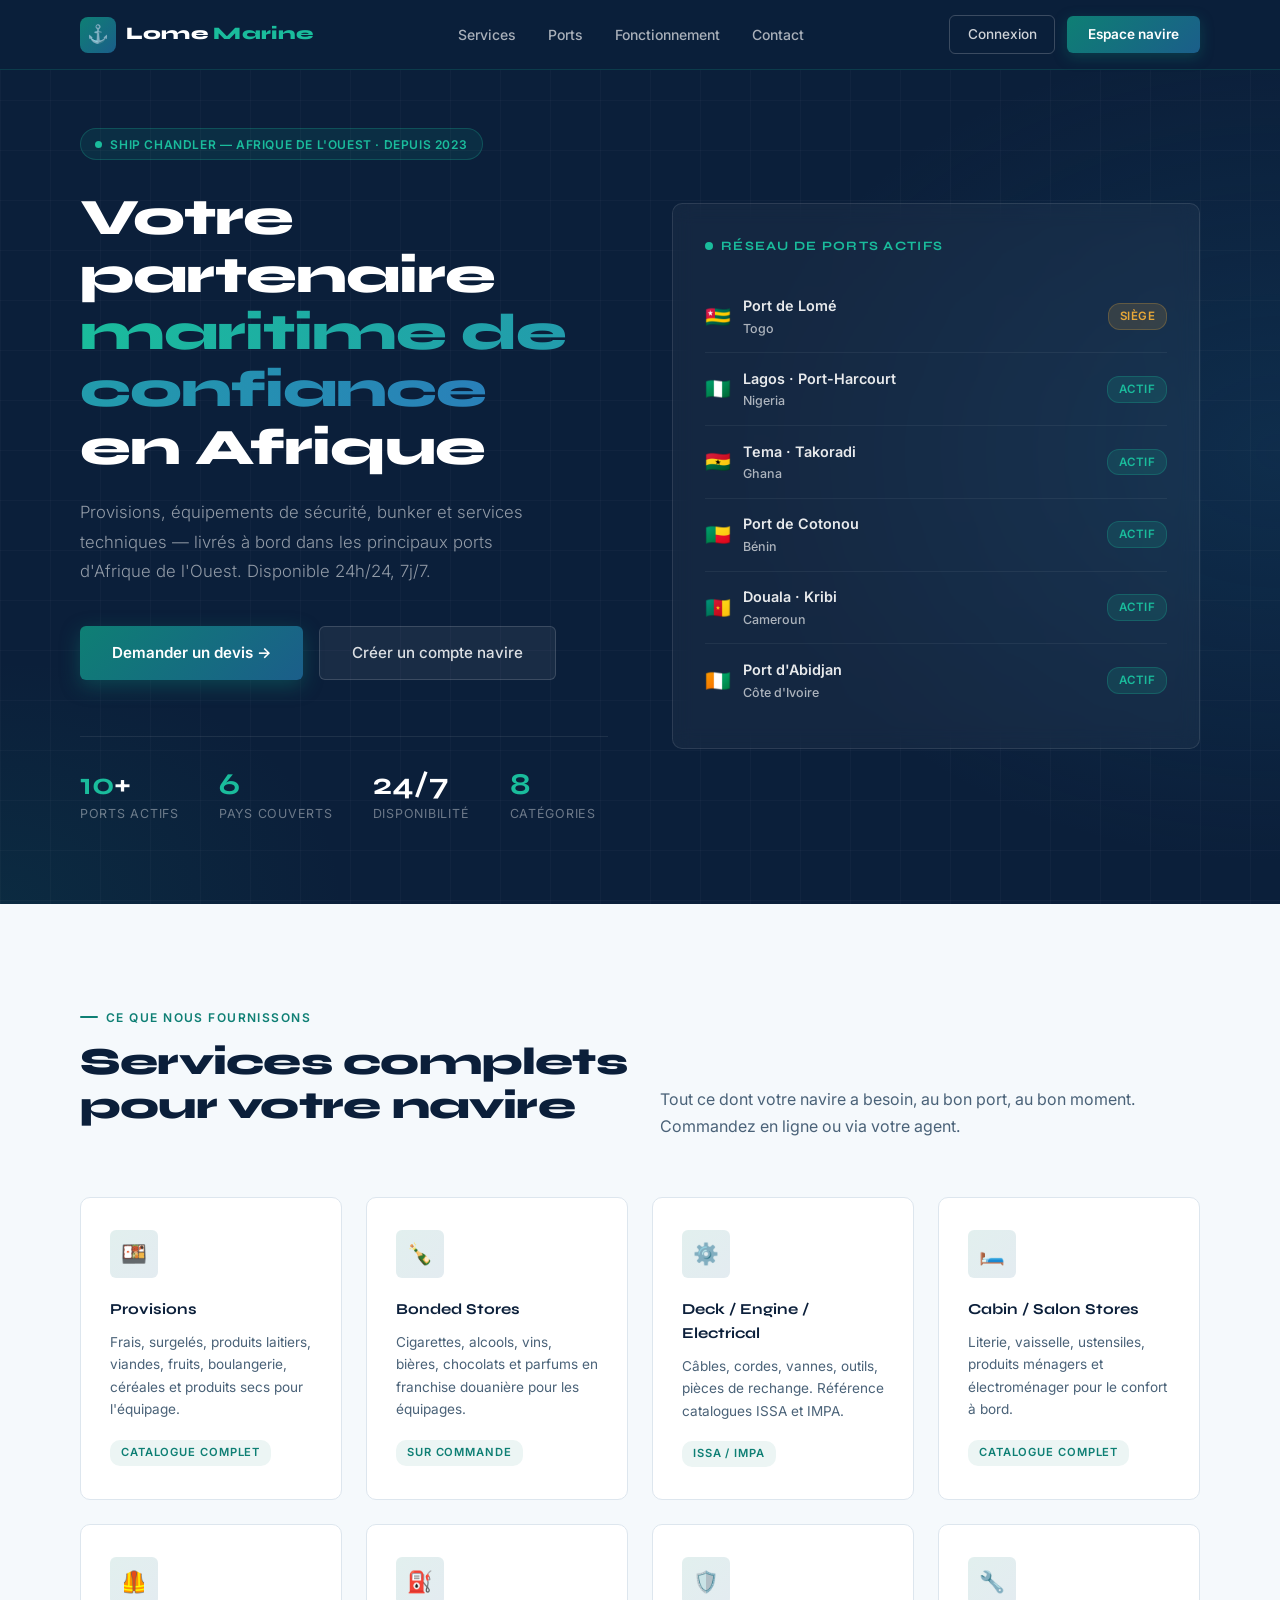
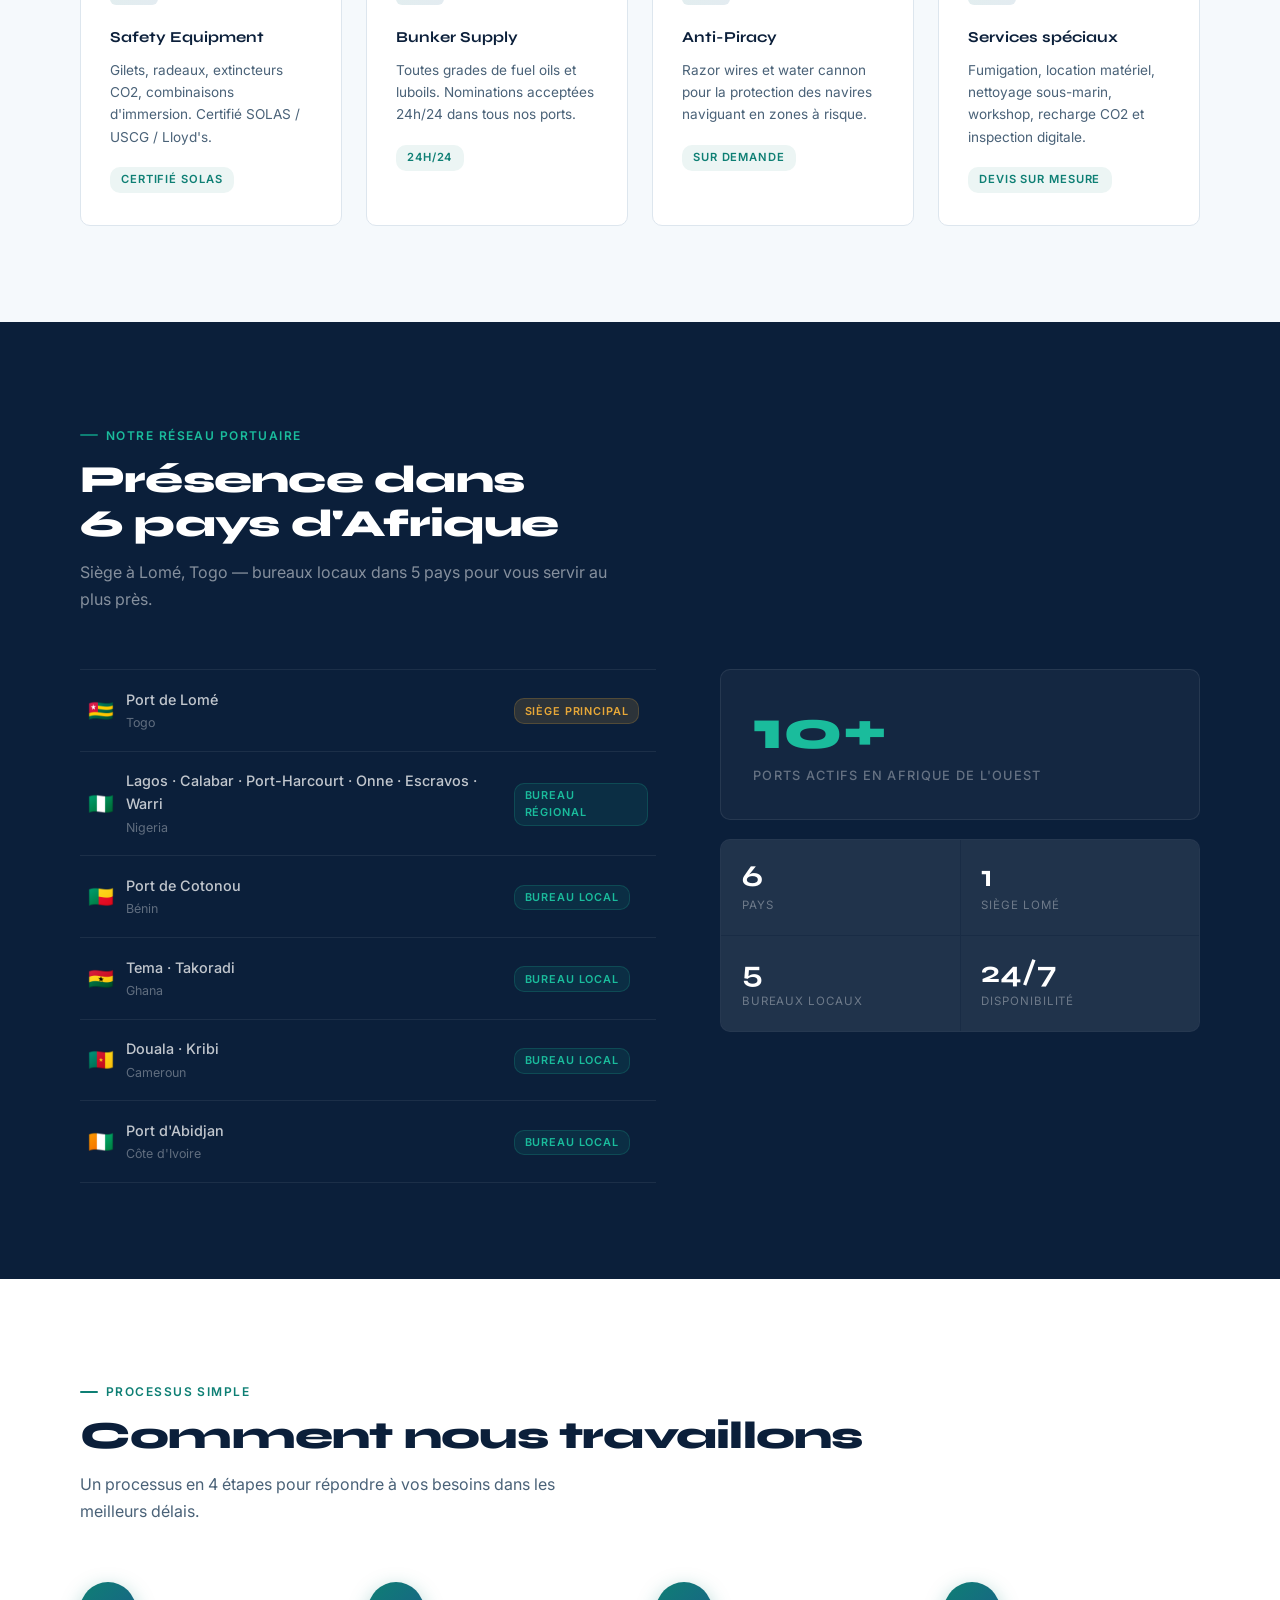
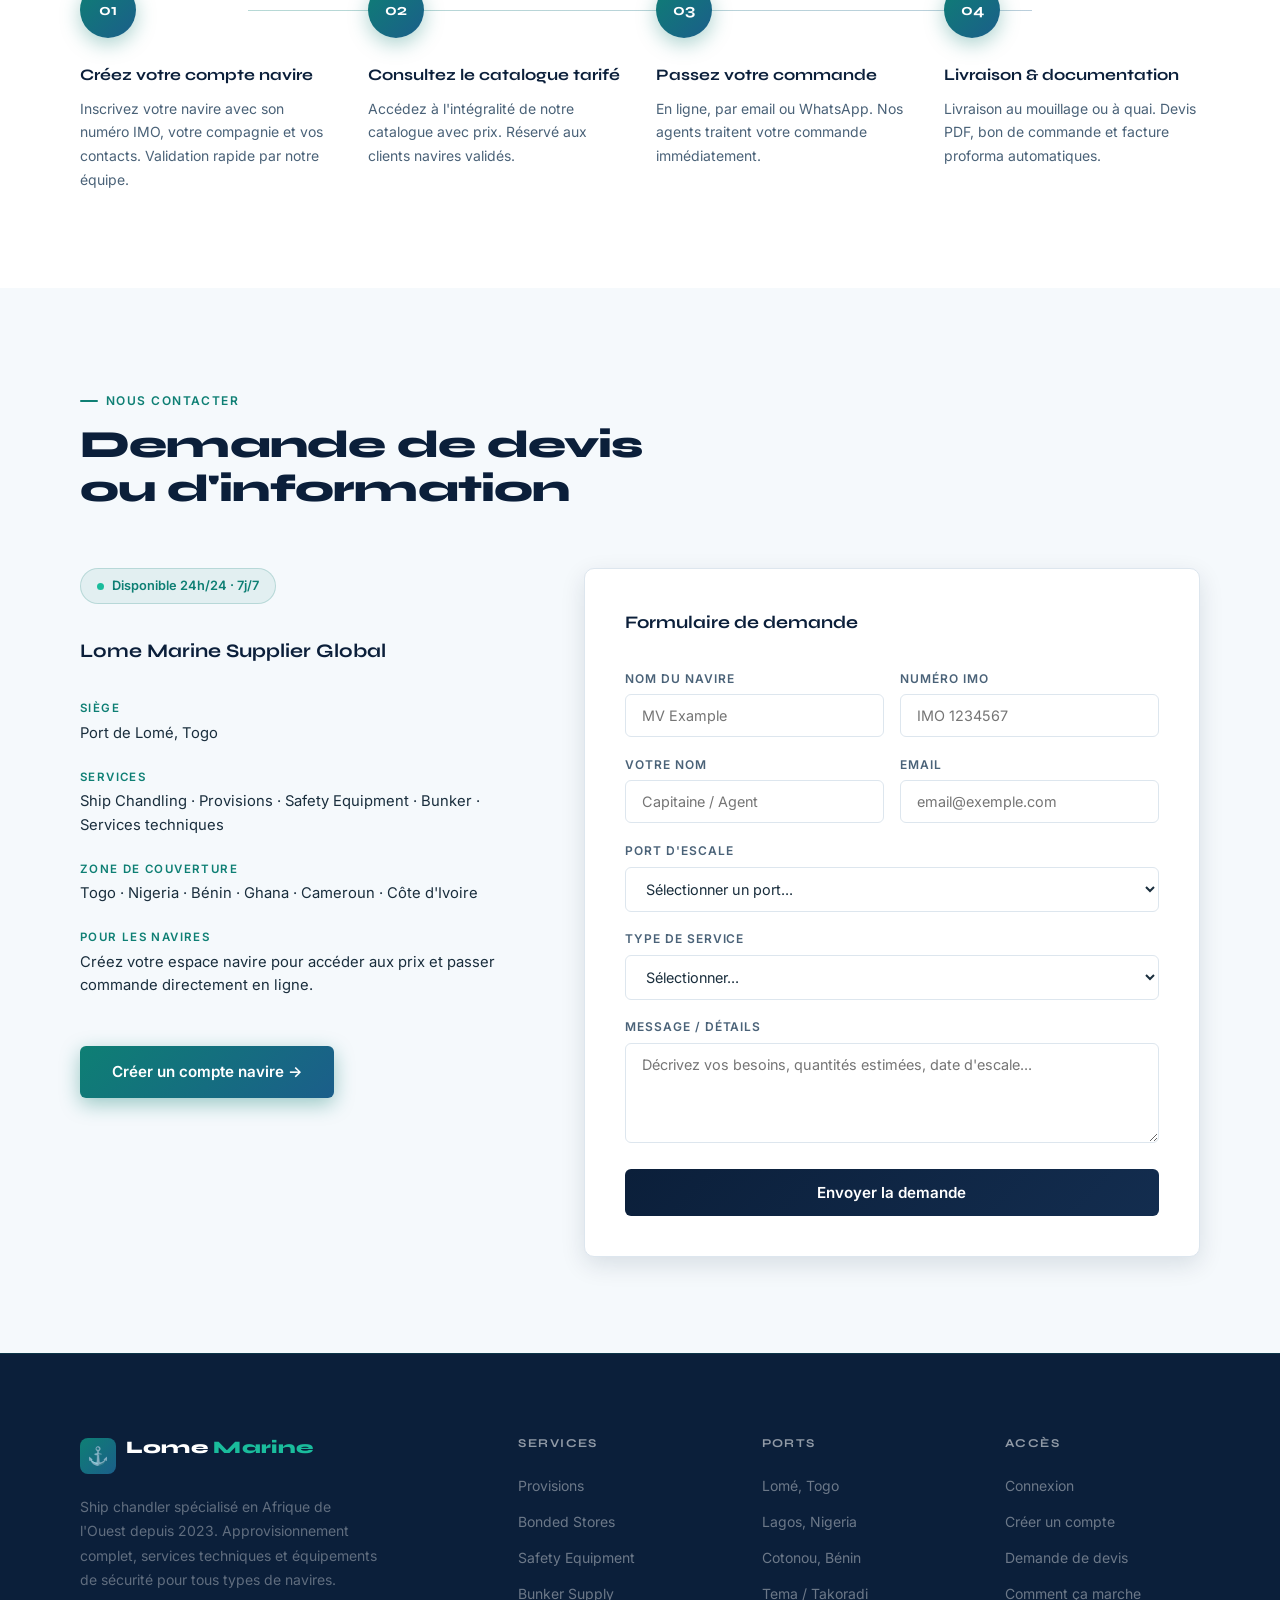
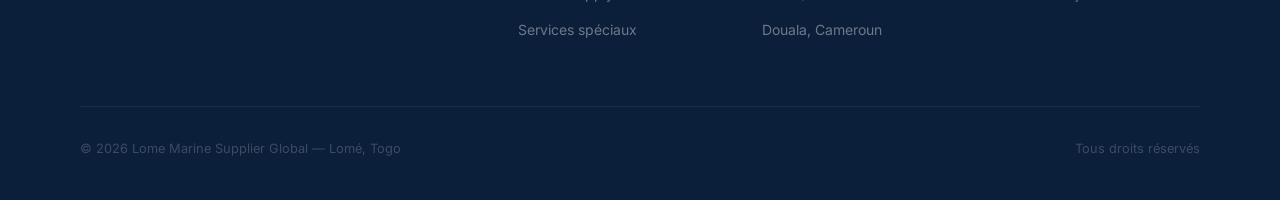
==== commit 4dec5732: "Ajout complet frontend UI et catalogue" ====
--- a/frontend/index.html
+++ b/frontend/index.html
@@ -477,7 +477,7 @@
     </div>
   </div>
   <div class="footer-bottom">
-    <p>© 2024 Lome Marine Supplier Global — Lomé, Togo</p>
+    <p>© 2026 Lome Marine Supplier Global — Lomé, Togo</p>
     <p>Tous droits réservés</p>
   </div>
 </footer>
--- a/frontend/css/style.css
+++ b/frontend/css/style.css
@@ -1851,4 +1851,697 @@
 /* Quand admin est sélectionné, l'onglet actif prend une teinte marine */
 .login-form-panel.admin-mode .role-tab.active {
   color: var(--sea);
-}+}
+/* ══════════════════════════════════════
+   DASHBOARD — à coller à la fin de style.css
+══════════════════════════════════════ */
+
+/* ── Variables Dark Mode ── */
+[data-theme="dark"] {
+  --white:      #0f1923;
+  --salt:       #141f2b;
+  --mist:       #1a2836;
+  --gray-light: #1e2f40;
+  --gray-mid:   #3a5568;
+  --text:       #e2eaf2;
+  --text-soft:  #8aabb7;
+  --text-muted: #4a6278;
+  --navy:       #0a1520;
+  --navy-soft:  #0d1c2a;
+}
+
+/* ── Body dashboard ── */
+.dash-body {
+  background: var(--salt);
+  min-height: 100vh;
+  display: flex;
+  font-family: var(--font-body);
+  overflow: hidden;
+  transition: background 0.3s, color 0.3s;
+}
+
+/* ── Sidebar ── */
+.dash-sidebar {
+  width: 260px;
+  min-width: 260px;
+  background: var(--navy);
+  border-right: 1px solid rgba(27,188,156,0.12);
+  display: flex;
+  flex-direction: column;
+  height: 100vh;
+  position: sticky;
+  top: 0;
+  overflow-y: auto;
+  transition: transform 0.3s, background 0.3s;
+  z-index: 100;
+}
+
+.dash-sidebar-logo {
+  display: flex;
+  align-items: center;
+  gap: 0.6rem;
+  padding: 1.5rem 1.5rem 1.2rem;
+  border-bottom: 1px solid rgba(255,255,255,0.06);
+}
+
+.dash-nav {
+  padding: 1.2rem 0.75rem;
+  flex: 1;
+  display: flex;
+  flex-direction: column;
+  gap: 1.5rem;
+}
+
+.dash-nav-group { display: flex; flex-direction: column; gap: 0.2rem; }
+
+.dash-nav-label {
+  font-size: 0.65rem;
+  font-weight: 700;
+  letter-spacing: 0.14em;
+  text-transform: uppercase;
+  color: rgba(255,255,255,0.25);
+  padding: 0 0.75rem;
+  margin-bottom: 0.3rem;
+}
+
+.dash-nav-link {
+  display: flex;
+  align-items: center;
+  gap: 0.75rem;
+  padding: 0.65rem 0.75rem;
+  border-radius: var(--radius-sm);
+  font-size: 0.875rem;
+  font-weight: 500;
+  color: rgba(255,255,255,0.5);
+  transition: all 0.2s;
+}
+
+.dash-nav-link:hover {
+  background: rgba(255,255,255,0.06);
+  color: rgba(255,255,255,0.85);
+}
+
+.dash-nav-link.active {
+  background: linear-gradient(135deg, rgba(14,127,116,0.2), rgba(27,94,138,0.15));
+  color: var(--white);
+  border: 1px solid rgba(27,188,156,0.15);
+}
+
+.dash-nav-icon { font-size: 1rem; width: 20px; text-align: center; }
+
+.dash-nav-badge {
+  margin-left: auto;
+  background: var(--teal);
+  color: var(--white);
+  font-size: 0.68rem;
+  font-weight: 700;
+  padding: 0.1rem 0.5rem;
+  border-radius: 10px;
+}
+
+.dash-sidebar-footer {
+  padding: 1rem 1.5rem;
+  border-top: 1px solid rgba(255,255,255,0.06);
+}
+
+.dash-user-info {
+  display: flex;
+  align-items: center;
+  gap: 0.75rem;
+  margin-bottom: 0.8rem;
+}
+
+.dash-user-avatar {
+  width: 36px; height: 36px;
+  background: linear-gradient(135deg, var(--teal), var(--sea));
+  border-radius: 50%;
+  display: flex; align-items: center; justify-content: center;
+  font-size: 0.75rem; font-weight: 700;
+  color: var(--white); flex-shrink: 0;
+}
+
+.dash-user-name { font-size: 0.85rem; font-weight: 600; color: var(--white); }
+.dash-user-role { font-size: 0.72rem; color: rgba(255,255,255,0.35); margin-top: 0.1rem; }
+
+.dash-logout {
+  display: block;
+  font-size: 0.8rem;
+  color: rgba(255,255,255,0.3);
+  transition: color 0.2s;
+  padding: 0.3rem 0;
+}
+
+.dash-logout:hover { color: var(--coral); }
+
+/* ── Main ── */
+.dash-main {
+  flex: 1;
+  display: flex;
+  flex-direction: column;
+  overflow: hidden;
+  min-width: 0;
+}
+
+/* ── Header ── */
+.dash-header {
+  background: var(--white);
+  border-bottom: 1px solid var(--gray-light);
+  padding: 1rem 2rem;
+  display: flex;
+  align-items: center;
+  justify-content: space-between;
+  gap: 1rem;
+  flex-wrap: wrap;
+  position: sticky;
+  top: 0;
+  z-index: 50;
+  transition: background 0.3s, border-color 0.3s;
+}
+
+.dash-header-left { display: flex; align-items: center; gap: 1rem; }
+
+.dash-toggle-sidebar {
+  background: none;
+  border: 1px solid var(--gray-light);
+  border-radius: var(--radius-sm);
+  padding: 0.4rem 0.6rem;
+  font-size: 1rem;
+  cursor: pointer;
+  color: var(--text-soft);
+  transition: all 0.2s;
+}
+
+.dash-toggle-sidebar:hover { border-color: var(--teal); color: var(--teal); }
+
+.dash-page-title {
+  font-family: var(--font-head);
+  font-size: 1.2rem;
+  font-weight: 800;
+  color: var(--navy);
+  margin: 0;
+}
+
+[data-theme="dark"] .dash-page-title { color: var(--text); }
+
+.dash-page-sub { font-size: 0.78rem; color: var(--text-muted); margin: 0; }
+
+.dash-header-right { display: flex; align-items: center; gap: 0.75rem; }
+
+/* ── Bouton dark/light mode ── */
+.dash-theme-btn {
+  width: 38px; height: 38px;
+  background: var(--salt);
+  border: 1px solid var(--gray-light);
+  border-radius: var(--radius-sm);
+  display: flex; align-items: center; justify-content: center;
+  font-size: 1rem;
+  cursor: pointer;
+  transition: all 0.2s;
+  color: var(--text-soft);
+}
+
+.dash-theme-btn:hover { border-color: var(--teal); color: var(--teal); }
+
+/* ── Bouton langue ── */
+.dash-lang-btn {
+  display: flex;
+  align-items: center;
+  gap: 0.4rem;
+  padding: 0.4rem 0.85rem;
+  background: var(--salt);
+  border: 1px solid var(--gray-light);
+  border-radius: var(--radius-sm);
+  font-size: 0.82rem;
+  font-weight: 600;
+  color: var(--text-soft);
+  cursor: pointer;
+  transition: all 0.2s;
+}
+
+.dash-lang-btn:hover { border-color: var(--teal); color: var(--teal); }
+.dash-lang-btn .lang-flag { font-size: 1rem; }
+
+/* ── Port tag ── */
+.dash-port-tag {
+  display: flex; align-items: center; gap: 0.4rem;
+  background: rgba(14,127,116,0.08);
+  border: 1px solid rgba(14,127,116,0.2);
+  color: var(--teal);
+  font-size: 0.8rem; font-weight: 600;
+  padding: 0.4rem 0.85rem;
+  border-radius: 20px;
+}
+
+.dash-notif-btn {
+  position: relative;
+  background: none;
+  border: 1px solid var(--gray-light);
+  border-radius: var(--radius-sm);
+  padding: 0.4rem 0.65rem;
+  font-size: 1rem;
+  cursor: pointer;
+  transition: border-color 0.2s;
+}
+
+.dash-notif-btn:hover { border-color: var(--teal); }
+
+.dash-notif-count {
+  position: absolute; top: -5px; right: -5px;
+  background: var(--coral); color: var(--white);
+  font-size: 0.6rem; font-weight: 700;
+  width: 16px; height: 16px;
+  border-radius: 50%;
+  display: flex; align-items: center; justify-content: center;
+}
+
+/* ── Contenu ── */
+.dash-content {
+  flex: 1;
+  overflow-y: auto;
+  padding: 2rem;
+  display: flex;
+  flex-direction: column;
+  gap: 1.5rem;
+}
+
+/* ── Stats ── */
+.dash-stats-grid {
+  display: grid;
+  grid-template-columns: repeat(4, 1fr);
+  gap: 1.2rem;
+}
+
+.dash-stat-card {
+  background: var(--white);
+  border: 1px solid var(--gray-light);
+  border-radius: var(--radius);
+  padding: 1.4rem 1.5rem;
+  display: flex; align-items: center; gap: 1.1rem;
+  transition: box-shadow 0.2s, background 0.3s, border-color 0.3s;
+}
+
+.dash-stat-card:hover { box-shadow: var(--shadow-sm); }
+
+.dash-stat-icon {
+  width: 48px; height: 48px;
+  border-radius: var(--radius-sm);
+  display: flex; align-items: center; justify-content: center;
+  font-size: 1.3rem; flex-shrink: 0;
+}
+
+.dash-stat-info { display: flex; flex-direction: column; }
+
+.dash-stat-label {
+  font-size: 0.75rem; color: var(--text-muted);
+  font-weight: 500; text-transform: uppercase; letter-spacing: 0.06em;
+}
+
+.dash-stat-value {
+  font-family: var(--font-head);
+  font-size: 1.6rem; font-weight: 800;
+  color: var(--navy); line-height: 1.1; margin: 0.2rem 0;
+  transition: color 0.3s;
+}
+
+[data-theme="dark"] .dash-stat-value { color: var(--text); }
+
+.dash-stat-trend { font-size: 0.72rem; font-weight: 600; }
+.dash-stat-trend.up { color: var(--teal); }
+.dash-stat-trend.down { color: var(--coral); }
+.dash-stat-trend.neutral { color: var(--text-muted); }
+
+/* ── Grille cartes ── */
+.dash-grid {
+  display: grid;
+  grid-template-columns: 1fr 1fr;
+  gap: 1.2rem;
+}
+
+.dash-card {
+  background: var(--white);
+  border: 1px solid var(--gray-light);
+  border-radius: var(--radius);
+  padding: 1.5rem;
+  display: flex; flex-direction: column; gap: 1rem;
+  transition: background 0.3s, border-color 0.3s;
+}
+
+.dash-card-wide { grid-column: 1 / -1; }
+
+.dash-card-header {
+  display: flex; align-items: center; justify-content: space-between;
+}
+
+.dash-card-title {
+  font-family: var(--font-head);
+  font-size: 0.95rem; font-weight: 700;
+  color: var(--navy); margin: 0;
+  transition: color 0.3s;
+}
+
+[data-theme="dark"] .dash-card-title { color: var(--text); }
+
+.dash-card-link {
+  font-size: 0.8rem; font-weight: 600;
+  color: var(--teal); transition: color 0.2s;
+}
+
+.dash-card-link:hover { color: var(--navy); }
+.dash-card-sub { font-size: 0.78rem; color: var(--text-muted); }
+
+/* ── Table ── */
+.dash-table-wrap { overflow-x: auto; }
+
+.dash-table {
+  width: 100%; border-collapse: collapse; font-size: 0.85rem;
+}
+
+.dash-table th {
+  text-align: left; padding: 0.65rem 0.75rem;
+  font-size: 0.7rem; font-weight: 700;
+  letter-spacing: 0.08em; text-transform: uppercase;
+  color: var(--text-muted);
+  border-bottom: 1px solid var(--gray-light);
+  white-space: nowrap;
+}
+
+.dash-table td {
+  padding: 0.85rem 0.75rem;
+  border-bottom: 1px solid var(--gray-light);
+  color: var(--text); vertical-align: middle;
+}
+
+.dash-table tr:last-child td { border-bottom: none; }
+.dash-table tr:hover td { background: var(--salt); }
+
+.dash-ref {
+  font-family: var(--font-head); font-size: 0.82rem;
+  font-weight: 700; color: var(--sea);
+}
+
+/* Badges statuts */
+.dash-badge {
+  display: inline-flex; align-items: center;
+  font-size: 0.7rem; font-weight: 700;
+  padding: 0.25rem 0.65rem; border-radius: 10px;
+  text-transform: uppercase; letter-spacing: 0.05em; white-space: nowrap;
+}
+
+.dash-badge-progress  { background: rgba(232,168,56,0.12); color: var(--amber); border: 1px solid rgba(232,168,56,0.25); }
+.dash-badge-delivered { background: rgba(27,188,156,0.1);  color: var(--teal);  border: 1px solid rgba(27,188,156,0.2); }
+.dash-badge-pending   { background: rgba(74,127,165,0.1);  color: var(--steel); border: 1px solid rgba(74,127,165,0.2); }
+.dash-badge-cancelled { background: rgba(224,123,84,0.1);  color: var(--coral); border: 1px solid rgba(224,123,84,0.2); }
+
+.dash-btn-sm {
+  padding: 0.3rem 0.8rem;
+  background: var(--salt);
+  border: 1px solid var(--gray-light);
+  border-radius: var(--radius-sm);
+  font-size: 0.75rem; font-weight: 600;
+  color: var(--text-soft); cursor: pointer; transition: all 0.2s;
+}
+
+.dash-btn-sm:hover { border-color: var(--teal); color: var(--teal); }
+
+/* ── Graphique ── */
+.dash-chart-wrap { position: relative; height: 220px; }
+
+/* ── Notifications ── */
+.dash-notifs { display: flex; flex-direction: column; }
+
+.dash-notif {
+  display: flex; gap: 0.85rem;
+  padding: 0.9rem 0;
+  border-bottom: 1px solid var(--gray-light);
+  align-items: flex-start;
+}
+
+.dash-notif:last-child { border-bottom: none; }
+.dash-notif-urgent { background: rgba(224,123,84,0.04); margin: 0 -1.5rem; padding: 0.9rem 1.5rem; }
+.dash-notif-icon { font-size: 1.1rem; flex-shrink: 0; margin-top: 0.1rem; }
+
+.dash-notif-content strong {
+  display: block; font-size: 0.85rem; font-weight: 600;
+  color: var(--navy); margin-bottom: 0.2rem; transition: color 0.3s;
+}
+
+[data-theme="dark"] .dash-notif-content strong { color: var(--text); }
+
+.dash-notif-content p {
+  font-size: 0.8rem; color: var(--text-soft);
+  line-height: 1.5; margin: 0 0 0.3rem;
+}
+
+.dash-notif-time { font-size: 0.72rem; color: var(--text-muted); }
+
+/* ── Actions rapides ── */
+.dash-quick-actions {
+  display: grid; grid-template-columns: 1fr 1fr; gap: 0.75rem;
+}
+
+.dash-quick-btn {
+  display: flex; align-items: center; gap: 0.6rem;
+  padding: 0.85rem 1rem;
+  background: var(--salt);
+  border: 1px solid var(--gray-light);
+  border-radius: var(--radius-sm);
+  font-size: 0.82rem; font-weight: 500;
+  color: var(--text); transition: all 0.2s;
+}
+
+.dash-quick-btn:hover {
+  border-color: var(--teal); color: var(--teal);
+  background: rgba(14,127,116,0.04);
+}
+
+/* ── Responsive ── */
+@media (max-width: 1100px) {
+  .dash-stats-grid { grid-template-columns: repeat(2, 1fr); }
+}
+
+@media (max-width: 900px) {
+  .dash-sidebar {
+    position: fixed; left: 0; top: 0; bottom: 0;
+    transform: translateX(-100%); z-index: 300;
+  }
+  .dash-sidebar.open { transform: translateX(0); }
+  .dash-grid { grid-template-columns: 1fr; }
+  .dash-card-wide { grid-column: 1; }
+}
+
+@media (max-width: 600px) {
+  .dash-stats-grid { grid-template-columns: 1fr; }
+  .dash-content { padding: 1rem; }
+  .dash-header { padding: 0.8rem 1rem; }
+  .dash-quick-actions { grid-template-columns: 1fr; }
+  .dash-header-right .dash-port-tag { display: none; }
+}
+/* ══════════════════════════════════════
+   CORRECTIONS — à coller à la fin de style.css
+══════════════════════════════════════ */
+
+/* ── Fix logo texte en dark mode ── */
+[data-theme="dark"] .logo-text {
+  color: #e2eaf2;
+}
+
+[data-theme="dark"] .logo-text span {
+  color: var(--teal-bright);
+}
+
+[data-theme="dark"] .dash-sidebar .logo-text {
+  color: #ffffff;
+}
+
+/* ── Dropdown langue ── */
+.dash-lang-wrapper {
+  position: relative;
+}
+
+.dash-lang-btn {
+  display: flex;
+  align-items: center;
+  gap: 0.4rem;
+  padding: 0.4rem 0.85rem;
+  background: var(--salt);
+  border: 1px solid var(--gray-light);
+  border-radius: var(--radius-sm);
+  font-size: 0.82rem;
+  font-weight: 600;
+  color: var(--text-soft);
+  cursor: pointer;
+  transition: all 0.2s;
+}
+
+.dash-lang-btn:hover { border-color: var(--teal); color: var(--teal); }
+
+.dash-lang-dropdown {
+  display: none;
+  position: absolute;
+  top: calc(100% + 6px);
+  right: 0;
+  background: var(--white);
+  border: 1px solid var(--gray-light);
+  border-radius: var(--radius-sm);
+  box-shadow: var(--shadow-md);
+  overflow: hidden;
+  min-width: 140px;
+  z-index: 200;
+}
+
+.dash-lang-dropdown.open { display: block; }
+
+.dash-lang-option {
+  display: flex;
+  align-items: center;
+  gap: 0.6rem;
+  padding: 0.7rem 1rem;
+  font-size: 0.85rem;
+  font-weight: 500;
+  color: var(--text);
+  cursor: pointer;
+  transition: background 0.15s;
+  border: none;
+  background: none;
+  width: 100%;
+  text-align: left;
+  font-family: var(--font-body);
+}
+
+.dash-lang-option:hover { background: var(--salt); color: var(--teal); }
+
+.dash-lang-option.active {
+  background: rgba(14,127,116,0.06);
+  color: var(--teal);
+  font-weight: 600;
+}
+
+[data-theme="dark"] .dash-lang-dropdown {
+  background: var(--navy-soft);
+  border-color: rgba(255,255,255,0.08);
+}
+
+[data-theme="dark"] .dash-lang-option { color: var(--text); }
+[data-theme="dark"] .dash-lang-option:hover { background: rgba(255,255,255,0.05); }/* ══════════════════════════════════════
+   CORRECTIONS — à ajouter à la fin de style.css
+══════════════════════════════════════ */
+
+/* ── Fix noms de pays hero — meilleure lisibilité ── */
+.port-country {
+  font-size: 0.78rem;
+  color: rgba(255,255,255,0.65); /* était 0.35 — trop pâle */
+  margin-top: 0.1rem;
+  font-weight: 500;
+}
+
+.port-name {
+  font-size: 0.9rem;
+  font-weight: 600; /* légèrement plus gras */
+  color: rgba(255,255,255,0.9); /* était 0.8 */
+}
+
+/* ── Login : badge info identification auto ── */
+.login-info-badge {
+  display: flex;
+  align-items: flex-start;
+  gap: 0.6rem;
+  background: rgba(14,127,116,0.08);
+  border: 1px solid rgba(14,127,116,0.2);
+  border-radius: var(--radius-sm);
+  padding: 0.7rem 1rem;
+  font-size: 0.8rem;
+  color: var(--teal);
+  line-height: 1.5;
+  margin-bottom: 1.2rem;
+}
+
+/* ── Login : alerte compte en attente ── */
+.login-pending-alert {
+  padding: 0.8rem 1rem;
+  background: rgba(232,168,56,0.1);
+  border: 1px solid rgba(232,168,56,0.3);
+  border-radius: var(--radius-sm);
+  font-size: 0.85rem;
+  color: var(--amber);
+  margin-bottom: 1rem;
+  font-weight: 500;
+  line-height: 1.5;
+}
+.login-pending-alert.hidden { display: none; }
+
+/* ── Register : info validation admin ── */
+.reg-pending-info {
+  background: rgba(14,127,116,0.06);
+  border: 1px solid rgba(14,127,116,0.2);
+  border-radius: var(--radius-sm);
+  padding: 0.8rem 1rem;
+  font-size: 0.82rem;
+  color: var(--teal);
+  line-height: 1.6;
+  margin-bottom: 1.5rem;
+}
+
+/* ── Register : champ invalide ── */
+.reg-field input.field-invalid,
+.reg-field select.field-invalid {
+  border-color: var(--coral) !important;
+  box-shadow: 0 0 0 3px rgba(224,123,84,0.12) !important;
+}
+
+/* ── Register : badge document obligatoire ── */
+.doc-required-badge {
+  display: inline-flex;
+  align-items: center;
+  font-size: 0.68rem;
+  font-weight: 700;
+  color: var(--coral);
+  background: rgba(224,123,84,0.1);
+  border: 1px solid rgba(224,123,84,0.25);
+  padding: 0.15rem 0.55rem;
+  border-radius: 10px;
+  margin-left: 0.5rem;
+  vertical-align: middle;
+}
+
+/* ── Register : zone document en erreur ── */
+.reg-doc-zone.doc-error {
+  border-color: var(--coral) !important;
+  background: rgba(224,123,84,0.04) !important;
+  animation: docShake 0.4s ease;
+}
+
+@keyframes docShake {
+  0%,100% { transform: translateX(0); }
+  25%     { transform: translateX(-4px); }
+  75%     { transform: translateX(4px); }
+}
+
+/* ── Register : alerte documents manquants ── */
+.reg-doc-alert {
+  display: none;
+  padding: 0.8rem 1rem;
+  background: rgba(224,123,84,0.1);
+  border: 1px solid rgba(224,123,84,0.3);
+  border-radius: var(--radius-sm);
+  font-size: 0.85rem;
+  color: var(--coral);
+  margin-bottom: 1rem;
+  font-weight: 500;
+}
+.reg-doc-alert.show { display: block; }
+
+/* ── Logo register panneau gauche visible sur fond sombre ── */
+.reg-brand-logo .anchor-icon {
+  width: 36px; height: 36px;
+  background: linear-gradient(135deg, var(--teal) 0%, var(--sea) 100%);
+  border-radius: 8px;
+  display: flex; align-items: center; justify-content: center;
+  font-size: 1.1rem; flex-shrink: 0;
+}
+.reg-brand-logo .brand-name {
+  font-family: 'Syne', sans-serif;
+  font-size: 1.05rem; font-weight: 800;
+  color: #ffffff !important;
+  letter-spacing: 0.04em;
+}
+.reg-brand-logo .brand-name .brand-accent { color: var(--teal-bright) !important; }
